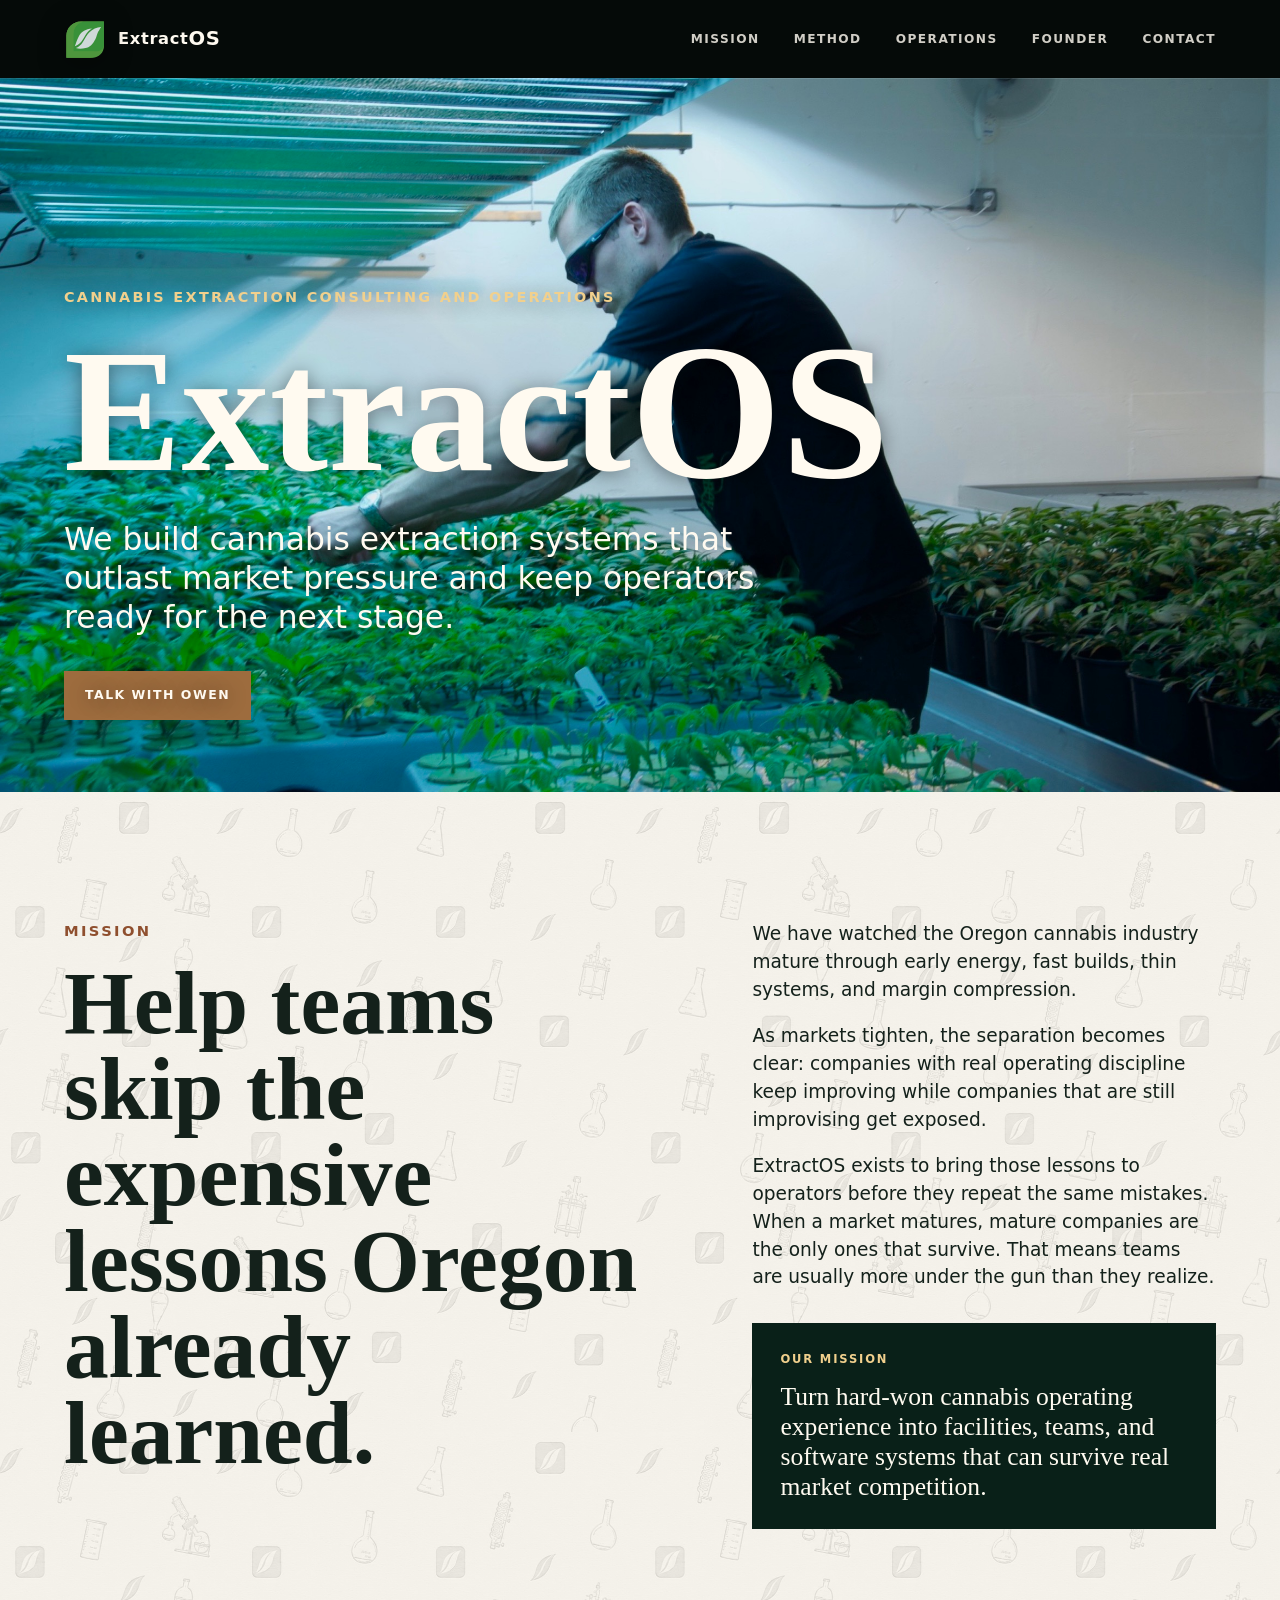
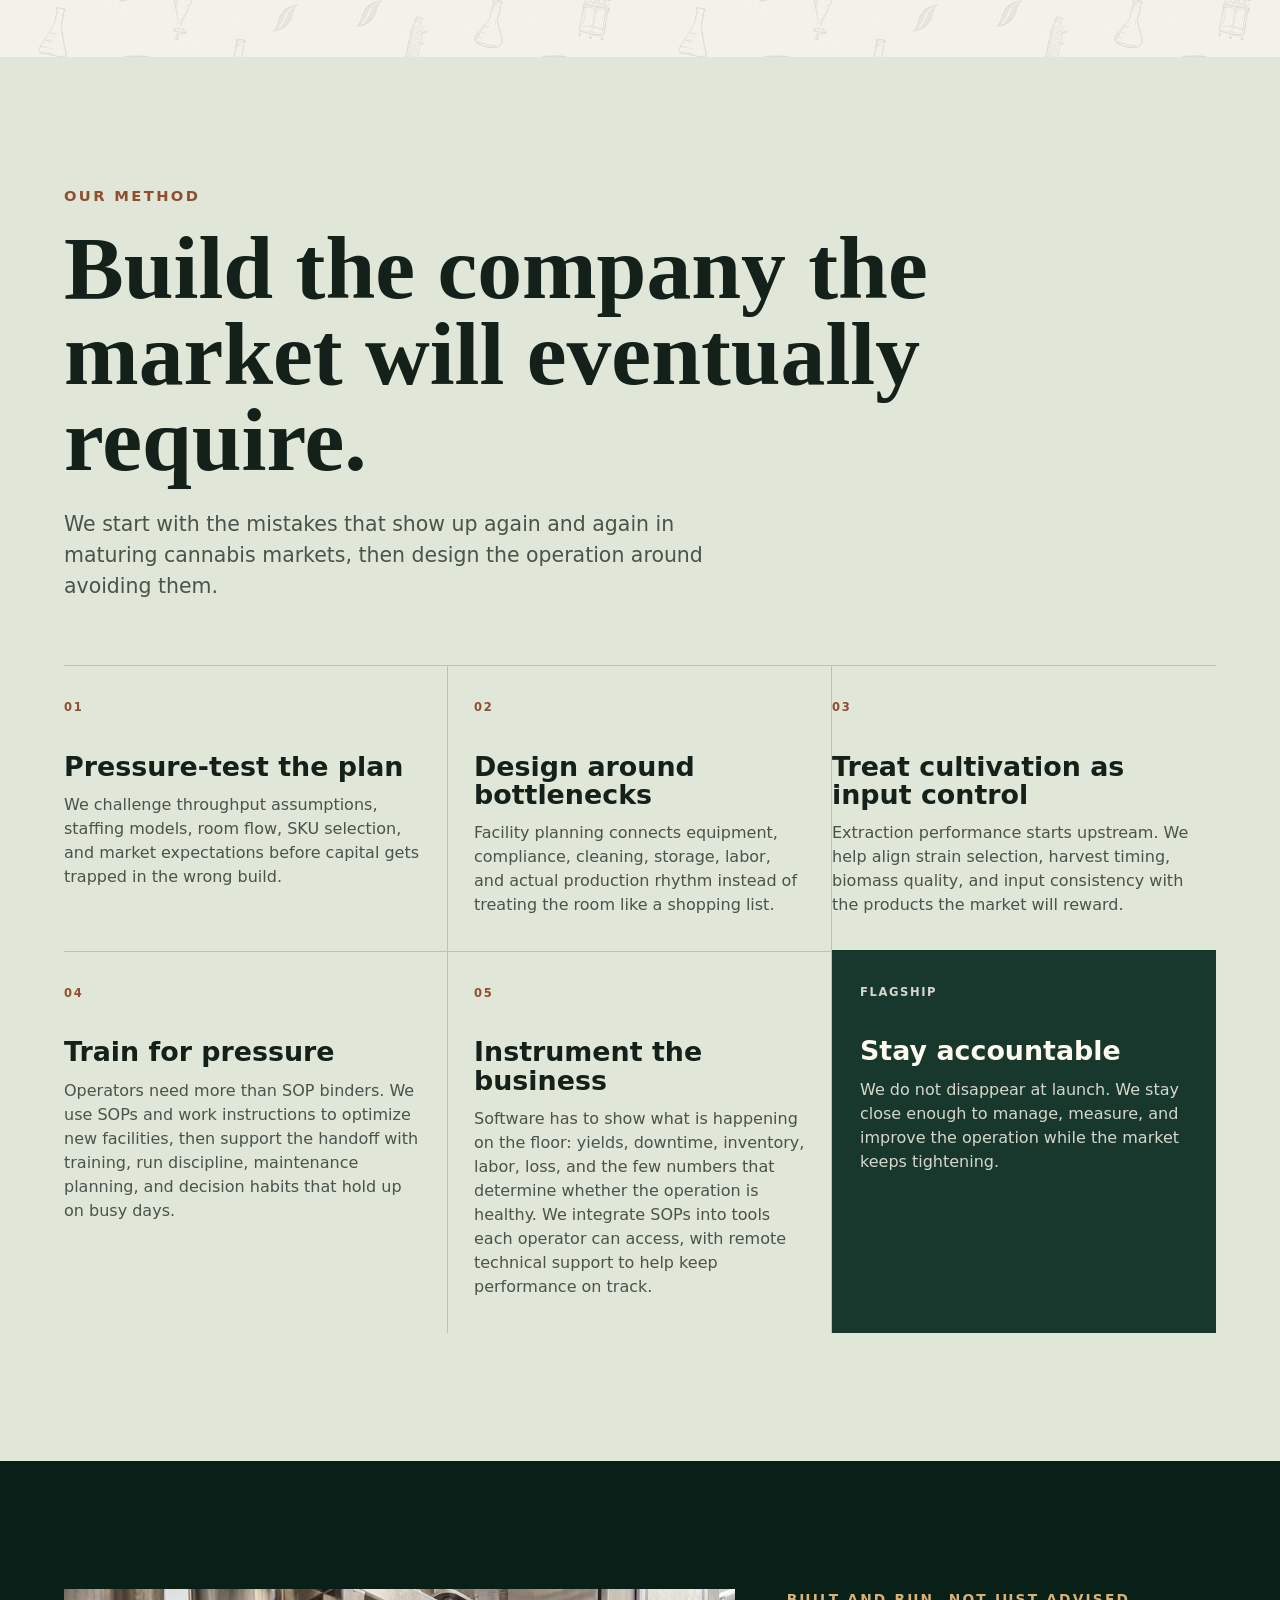
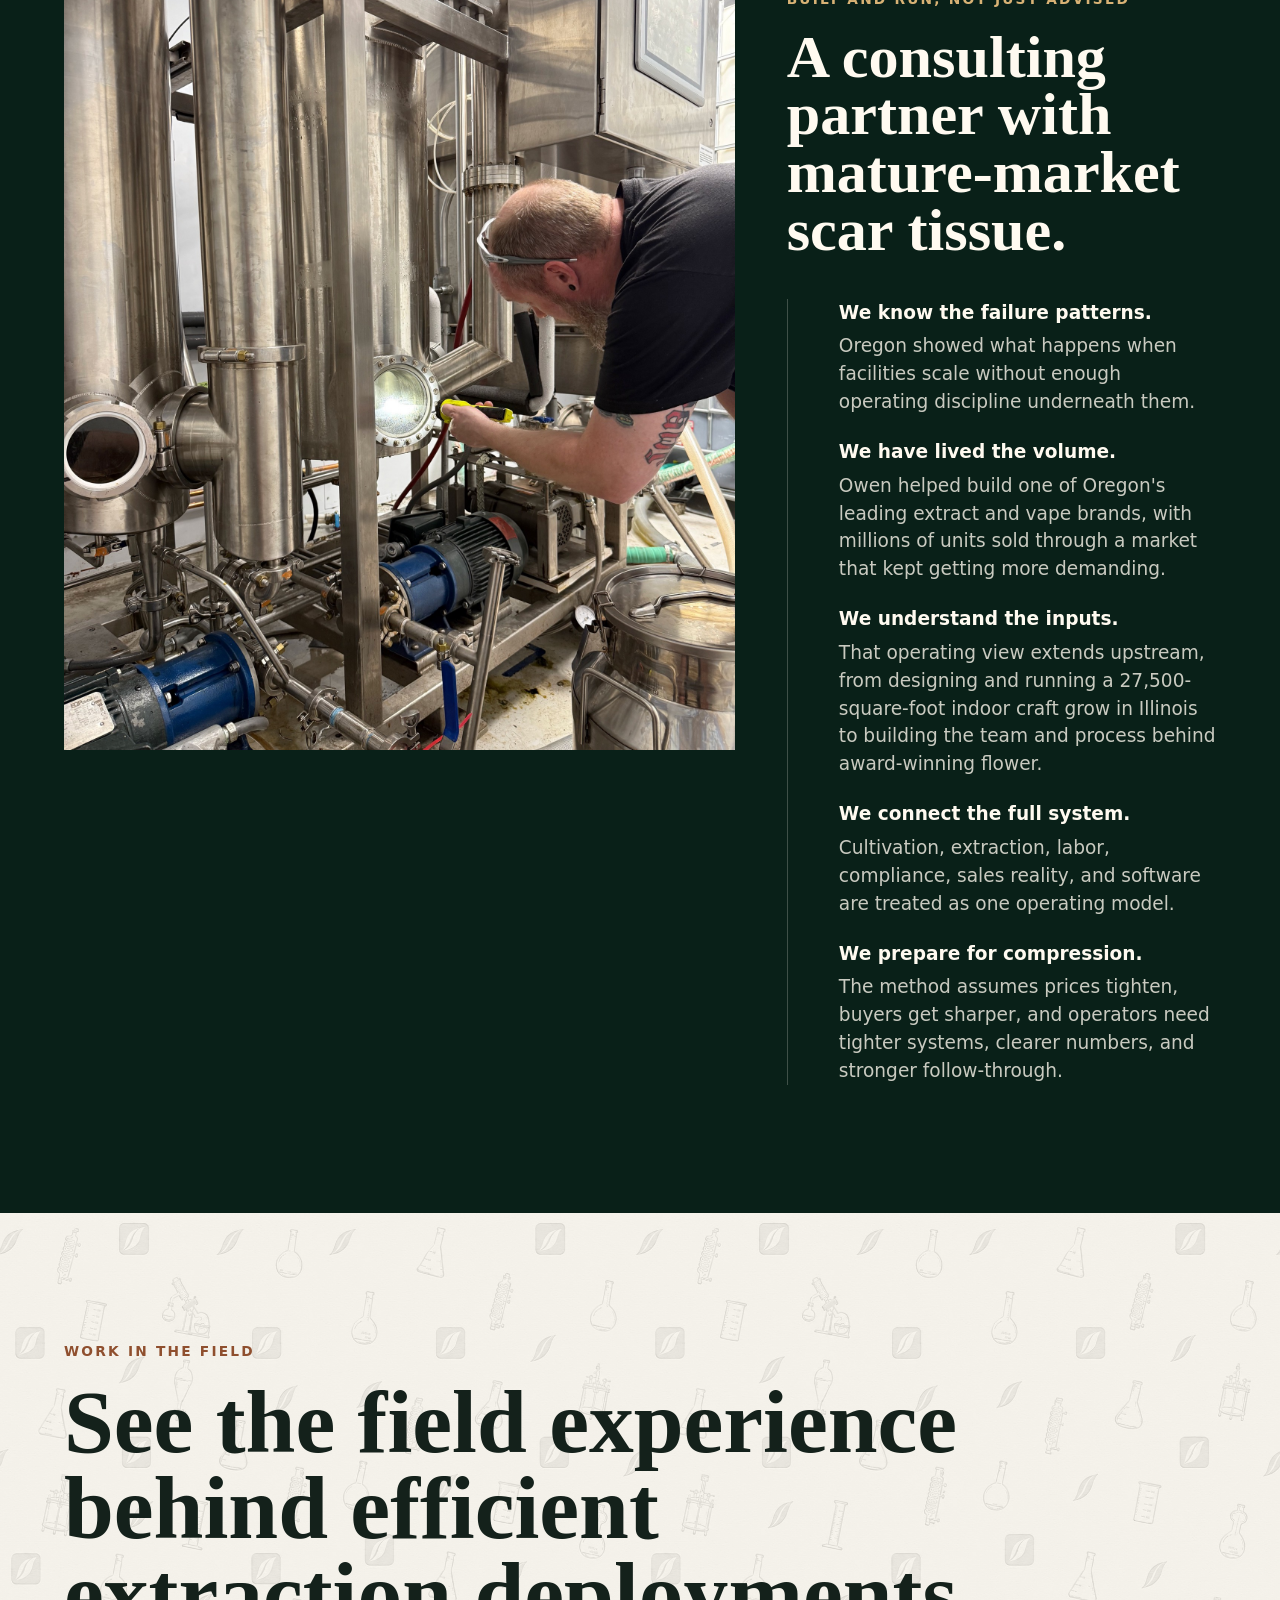
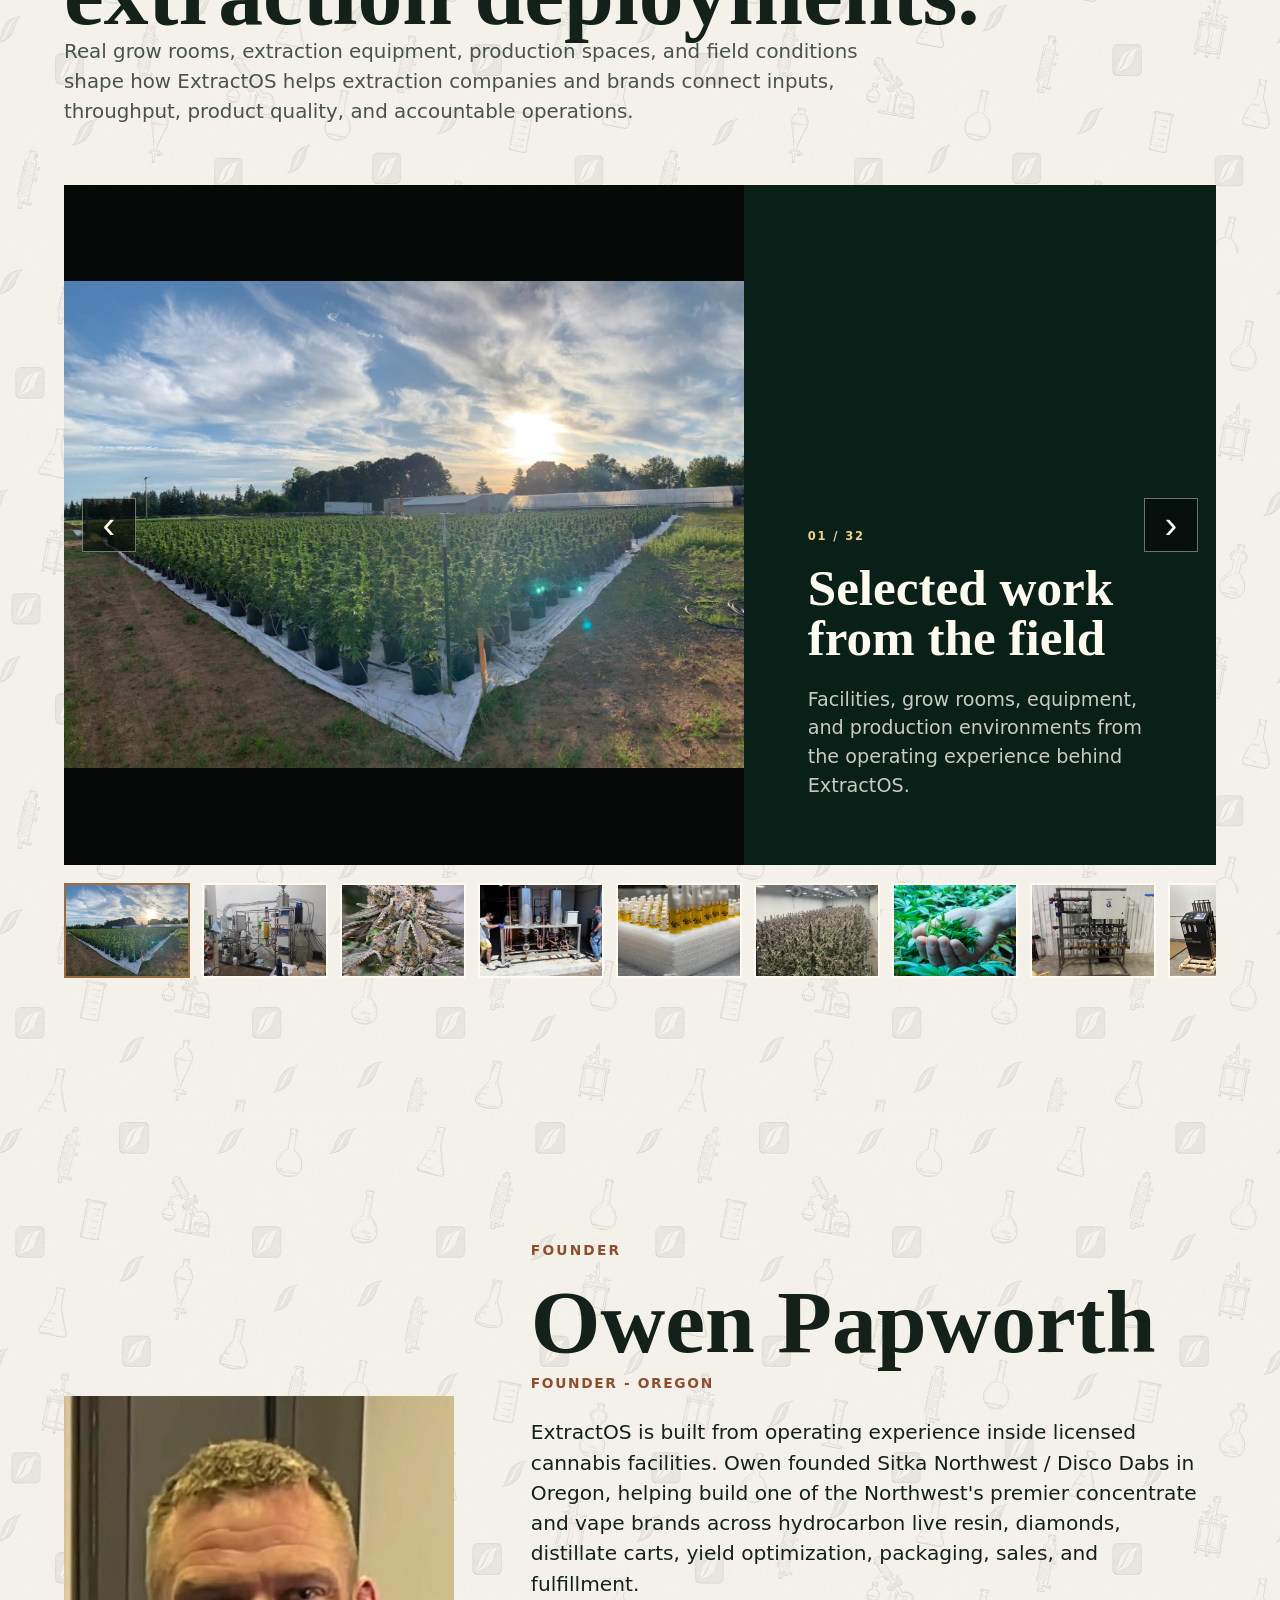
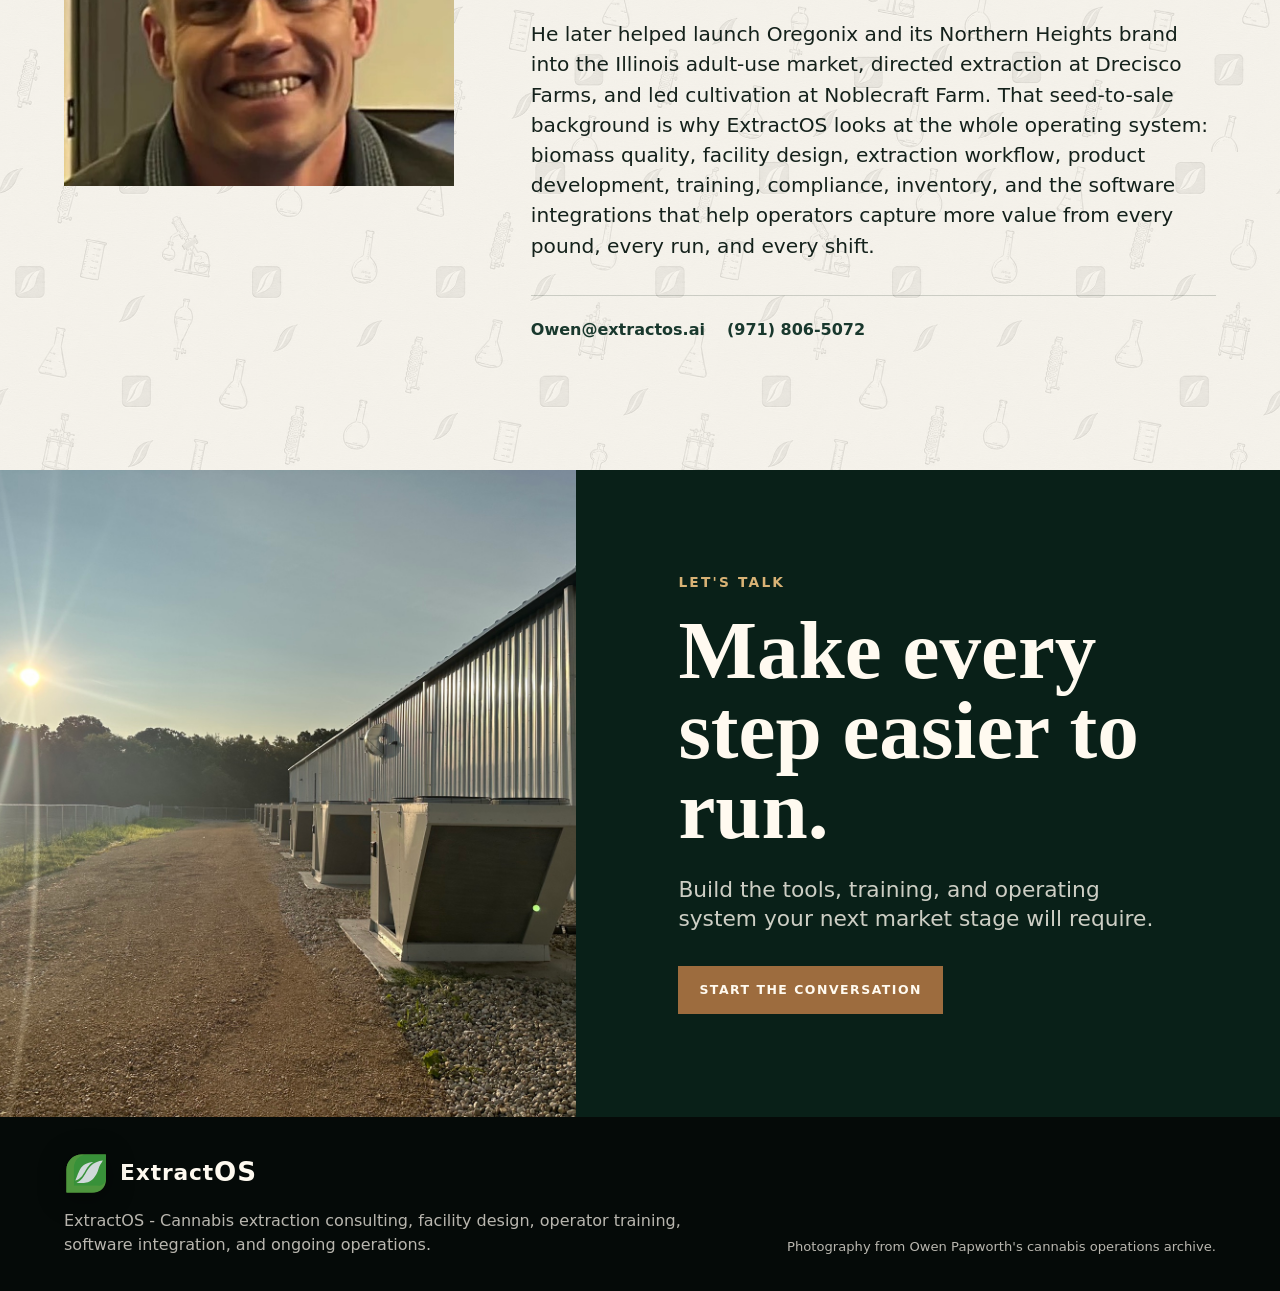
==== index.html @ b62d1cf5 "Refine training copy" ====
<!doctype html>
<html lang="en">
  <head>
    <meta charset="utf-8">
    <meta name="viewport" content="width=device-width, initial-scale=1">
    <title>ExtractOS | Cannabis Extraction Consulting and Operations</title>
    <meta
      name="description"
      content="ExtractOS helps cannabis operators avoid the expensive mistakes of maturing markets through extraction facility design, cultivation optimization, operator training, software integration, and ongoing operations."
    >
    <link rel="canonical" href="https://extractos.ai/">
    <link rel="stylesheet" href="styles.css?v=field-20260618-flow-12">
    <link rel="stylesheet" href="example-overrides.css?v=field-20260618-flow-12">
  </head>
  <body class="variant variant-operator layout-human">
    <header class="site-header" aria-label="Primary navigation">
      <a class="brand" href="#top" aria-label="ExtractOS home">
        <span class="brand-mark"><img src="assets/extractos-logo-mark.svg" alt=""></span>
        <span class="brand-name">Extract<span class="brand-os">OS</span></span>
      </a>
      <nav class="nav-links" aria-label="Page sections">
        <a href="#mission">Mission</a>
        <a href="#method">Method</a>
        <a href="#operations">Operations</a>
        <a href="#founder">Founder</a>
        <a href="#contact">Contact</a>
      </nav>
    </header>

    <main id="top">
      <section class="hero" aria-labelledby="hero-title">
        <div class="hero-media" style="background-image: url('assets/owen-selected/operator-canopy-check.jpg');" role="img" aria-label="Cannabis operator checking plants under indoor cultivation lights"></div>
        <div class="hero-shade"></div>
        <div class="hero-content">
          <p class="eyebrow">Cannabis extraction consulting and operations</p>
          <h1 id="hero-title">Extract<span class="hero-os">OS</span></h1>
          <p class="hero-line">We build cannabis extraction systems that outlast market pressure and keep operators ready for the next stage.</p>
          <div class="hero-actions" aria-label="Primary actions">
            <a class="button primary" href="mailto:Owen@extractos.ai">Talk with Owen</a>
          </div>
        </div>
      </section>

      <section id="mission" class="intro band cream" aria-labelledby="intro-title">
        <div class="section-inner split intro-grid">
          <div>
            <p class="eyebrow dark">Mission</p>
            <h2 id="intro-title">Help teams skip the expensive lessons Oregon already learned.</h2>
          </div>
          <div class="copy-column">
            <p>
              We have watched the Oregon cannabis industry mature through early energy, fast builds, thin systems, and margin compression.
            </p>
            <p>
              As markets tighten, the separation becomes clear: companies with real operating discipline keep improving while companies that are still improvising get exposed.
            </p>
            <p>
              ExtractOS exists to bring those lessons to operators before they repeat the same mistakes. When a market matures, mature companies are the only ones that survive. That means teams are usually more under the gun than they realize.
            </p>
            <div class="mission-statement">
              <span>Our mission</span>
              <p>Turn hard-won cannabis operating experience into facilities, teams, and software systems that can survive real market competition.</p>
            </div>
          </div>
        </div>
      </section>

      <section id="method" class="band sage" aria-labelledby="method-title">
        <div class="section-inner">
          <div class="section-heading">
            <p class="eyebrow dark">Our method</p>
            <h2 id="method-title">Build the company the market will eventually require.</h2>
            <p class="section-copy">We start with the mistakes that show up again and again in maturing cannabis markets, then design the operation around avoiding them.</p>
          </div>
          <div class="service-grid">
            <article class="service">
              <span>01</span>
              <h3>Pressure-test the plan</h3>
              <p>We challenge throughput assumptions, staffing models, room flow, SKU selection, and market expectations before capital gets trapped in the wrong build.</p>
            </article>
            <article class="service">
              <span>02</span>
              <h3>Design around bottlenecks</h3>
              <p>Facility planning connects equipment, compliance, cleaning, storage, labor, and actual production rhythm instead of treating the room like a shopping list.</p>
            </article>
            <article class="service">
              <span>03</span>
              <h3>Treat cultivation as input control</h3>
              <p>Extraction performance starts upstream. We help align strain selection, harvest timing, biomass quality, and input consistency with the products the market will reward.</p>
            </article>
            <article class="service">
              <span>04</span>
              <h3>Train for pressure</h3>
              <p>Operators need more than SOP binders. We use SOPs and work instructions to optimize new facilities, then support the handoff with training, run discipline, maintenance planning, and decision habits that hold up on busy days.</p>
            </article>
            <article class="service">
              <span>05</span>
              <h3>Instrument the business</h3>
              <p>Software has to show what is happening on the floor: yields, downtime, inventory, labor, loss, and the few numbers that determine whether the operation is healthy. We integrate SOPs into tools each operator can access, with remote technical support to help keep performance on track.</p>
            </article>
            <article class="service featured">
              <span>Flagship</span>
              <h3>Stay accountable</h3>
              <p>We do not disappear at launch. We stay close enough to manage, measure, and improve the operation while the market keeps tightening.</p>
            </article>
          </div>
        </div>
      </section>

      <section id="operations" class="proof-photo band dark" aria-labelledby="proof-title">
        <div class="section-inner proof-photo-grid">
          <div class="proof-photo-image">
            <img src="assets/owen-selected/operator-extraction-equipment-crop-bottom15.jpg" alt="Operator working on stainless extraction equipment in a cannabis facility">
          </div>
          <div class="proof-photo-copy">
            <p class="eyebrow">Built and run, not just advised</p>
            <h2 id="proof-title">A consulting partner with mature-market scar tissue.</h2>
            <div class="proof-list" aria-label="ExtractOS operating principles">
              <p><strong>We know the failure patterns.</strong> Oregon showed what happens when facilities scale without enough operating discipline underneath them.</p>
              <p><strong>We have lived the volume.</strong> Owen helped build one of Oregon's leading extract and vape brands, with millions of units sold through a market that kept getting more demanding.</p>
              <p><strong>We understand the inputs.</strong> That operating view extends upstream, from designing and running a 27,500-square-foot indoor craft grow in Illinois to building the team and process behind award-winning flower.</p>
              <p><strong>We connect the full system.</strong> Cultivation, extraction, labor, compliance, sales reality, and software are treated as one operating model.</p>
              <p><strong>We prepare for compression.</strong> The method assumes prices tighten, buyers get sharper, and operators need tighter systems, clearer numbers, and stronger follow-through.</p>
            </div>
          </div>
        </div>
      </section>

      <section id="work-in-the-field" class="field-gallery integrated-field-gallery band cream" aria-labelledby="work-preview-title">
        <div class="section-inner">
          <div class="field-gallery-heading">
            <p class="eyebrow dark">Work in the field</p>
            <h2 id="work-preview-title">See the field experience behind efficient extraction deployments.</h2>
            <p>
              Real grow rooms, extraction equipment, production spaces, and field conditions shape how ExtractOS helps extraction companies and brands connect inputs, throughput, product quality, and accountable operations.
            </p>
          </div>

          <div class="field-carousel" data-field-carousel>
            <div class="field-stage">
              <button class="gallery-arrow gallery-prev" type="button" aria-label="Previous image" data-field-prev>&lsaquo;</button>

              <figure class="field-slide is-active" data-field-slide>
                <img src="assets/work-in-field/field-02.jpg" alt="Selected ExtractOS field experience photo 02" data-field-image>
                <figcaption>
                  <span data-field-count>01 / 32</span>
                  <h3>Selected work from the field</h3>
                  <p>Facilities, grow rooms, equipment, and production environments from the operating experience behind ExtractOS.</p>
                </figcaption>
              </figure>

              <button class="gallery-arrow gallery-next" type="button" aria-label="Next image" data-field-next>&rsaquo;</button>
            </div>

            <div class="field-thumbs" aria-label="Choose field image" data-field-thumbs>
            </div>
          </div>
        </div>
      </section>

      <section id="founder" class="founder band cream" aria-labelledby="founder-title">
        <div class="section-inner founder-layout">
          <div class="founder-photo">
            <img src="assets/owen.jpg" alt="Owen Papworth, founder of ExtractOS">
          </div>
          <div class="founder-copy">
            <p class="eyebrow dark">Founder</p>
            <h2 id="founder-title">Owen Papworth</h2>
            <p class="role">Founder - Oregon</p>
            <p>
              ExtractOS is built from operating experience inside licensed cannabis facilities. Owen founded Sitka Northwest / Disco Dabs in Oregon, helping build one of the Northwest's premier concentrate and vape brands across hydrocarbon live resin, diamonds, distillate carts, yield optimization, packaging, sales, and fulfillment.
            </p>
            <p>
              He later helped launch Oregonix and its Northern Heights brand into the Illinois adult-use market, directed extraction at Drecisco Farms, and led cultivation at Noblecraft Farm. That seed-to-sale background is why ExtractOS looks at the whole operating system: biomass quality, facility design, extraction workflow, product development, training, compliance, inventory, and the software integrations that help operators capture more value from every pound, every run, and every shift.
            </p>
            <div class="contact-strip" id="contact" aria-label="Contact information">
              <a href="mailto:Owen@extractos.ai">Owen@extractos.ai</a>
              <a href="tel:+19718065072">(971) 806-5072</a>
            </div>
          </div>
        </div>
      </section>

      <section class="closing" aria-labelledby="closing-title">
        <div class="closing-photo">
          <img src="assets/work-in-field/field-18.jpg" alt="Selected ExtractOS field experience photo 18">
        </div>
        <div class="closing-copy">
          <p class="eyebrow">Let's talk</p>
          <h2 id="closing-title">Make every step easier to run.</h2>
          <p>Build the tools, training, and operating system your next market stage will require.</p>
          <a class="button primary" href="mailto:Owen@extractos.ai?subject=ExtractOS%20consultation">Start the conversation</a>
        </div>
      </section>
    </main>

    <footer class="site-footer">
      <div>
        <a class="footer-brand" href="#top" aria-label="ExtractOS home">
          <span class="footer-brand-mark"><img src="assets/extractos-logo-mark.svg" alt=""></span>
          <span class="footer-brand-name">Extract<span class="footer-brand-os">OS</span></span>
        </a>
        <p>ExtractOS - Cannabis extraction consulting, facility design, operator training, software integration, and ongoing operations.</p>
      </div>
      <p class="credits">Photography from Owen Papworth's cannabis operations archive.</p>
    </footer>

    <script>
      (() => {
        const carousel = document.querySelector("[data-field-carousel]");
        if (!carousel) return;

        const fieldOrder = [
          2,
          3,
          4,
          23,
          1,
          ...Array.from({ length: 32 }, (_, index) => index + 1).filter((imageNumber) => ![1, 2, 3, 4, 23].includes(imageNumber))
        ];
        const fieldImages = fieldOrder.map((imageNumber) => {
          const number = String(imageNumber).padStart(2, "0");
          return {
            src: `assets/work-in-field/field-${number}.jpg`,
            alt: `Selected ExtractOS field experience photo ${number}`
          };
        });

        const fieldImage = carousel.querySelector("[data-field-image]");
        const fieldCount = carousel.querySelector("[data-field-count]");
        const thumbsWrap = carousel.querySelector("[data-field-thumbs]");
        const prev = carousel.querySelector("[data-field-prev]");
        const next = carousel.querySelector("[data-field-next]");
        const reduceMotion = window.matchMedia("(prefers-reduced-motion: reduce)").matches;
        let active = 0;
        let timer = null;
        let touchStart = null;
        let thumbs = [];

        const renderThumbs = () => {
          thumbsWrap.innerHTML = "";
          fieldImages.forEach((image, index) => {
            const thumb = document.createElement("button");
            thumb.className = "field-thumb";
            thumb.type = "button";
            thumb.setAttribute("aria-label", `Show field image ${index + 1}`);
            thumb.setAttribute("data-field-thumb", "");

            const img = document.createElement("img");
            img.src = image.src;
            img.alt = "";
            img.loading = "lazy";
            thumb.appendChild(img);
            thumbsWrap.appendChild(thumb);
          });
          thumbs = Array.from(thumbsWrap.querySelectorAll("[data-field-thumb]"));
        };

        const show = (index) => {
          active = (index + fieldImages.length) % fieldImages.length;
          const image = fieldImages[active];
          fieldImage.src = image.src;
          fieldImage.alt = image.alt;
          fieldCount.textContent = `${String(active + 1).padStart(2, "0")} / ${fieldImages.length}`;

          thumbs.forEach((thumb, thumbIndex) => {
            thumb.classList.toggle("is-active", thumbIndex === active);
            thumb.setAttribute("aria-pressed", thumbIndex === active ? "true" : "false");
          });
          centerActiveThumb();
        };

        const stop = () => {
          if (timer) window.clearInterval(timer);
          timer = null;
        };

        const centerActiveThumb = () => {
          const thumb = thumbs[active];
          if (!thumb) return;
          thumbsWrap.scrollLeft = thumb.offsetLeft - ((thumbsWrap.clientWidth - thumb.clientWidth) / 2);
        };

        const start = () => {
          stop();
          if (!reduceMotion) {
            timer = window.setInterval(() => show(active + 1), 6000);
          }
        };

        prev.addEventListener("click", () => {
          show(active - 1);
          start();
        });

        next.addEventListener("click", () => {
          show(active + 1);
          start();
        });

        renderThumbs();

        thumbs.forEach((thumb, index) => {
          thumb.addEventListener("click", () => {
            show(index);
            start();
          });
        });

        carousel.addEventListener("mouseenter", stop);
        carousel.addEventListener("mouseleave", start);
        carousel.addEventListener("focusin", stop);
        carousel.addEventListener("focusout", start);

        carousel.addEventListener("touchstart", (event) => {
          touchStart = event.changedTouches[0].clientX;
        }, { passive: true });

        carousel.addEventListener("touchend", (event) => {
          if (touchStart === null) return;
          const delta = event.changedTouches[0].clientX - touchStart;
          if (Math.abs(delta) > 44) {
            show(active + (delta < 0 ? 1 : -1));
            start();
          }
          touchStart = null;
        }, { passive: true });

        show(0);
        start();
      })();
    </script>
  </body>
</html>
---- styles.css ----
:root {
  --ink: #14211b;
  --moss: #19382d;
  --evergreen: #092018;
  --sage: #d9e2d2;
  --cream: #f5f1e7;
  --paper: #fffaf0;
  --copper: #b77735;
  --clay: #8f4f2e;
  --line: rgba(20, 33, 27, 0.18);
  --white: #ffffff;
  --wallpaper: url("assets/extractos-wallpaper-pattern.jpg");
}

* {
  box-sizing: border-box;
}

html {
  scroll-behavior: smooth;
}

body {
  margin: 0;
  background: var(--cream);
  color: var(--ink);
  font-family: Inter, ui-sans-serif, system-ui, -apple-system, BlinkMacSystemFont, "Segoe UI", sans-serif;
  line-height: 1.5;
}

img {
  display: block;
  max-width: 100%;
}

a {
  color: inherit;
  text-decoration: none;
}

.site-header {
  align-items: center;
  background: #050a08;
  box-shadow: 0 1px 0 rgba(255, 250, 240, 0.1);
  color: var(--paper);
  display: flex;
  justify-content: space-between;
  left: 0;
  padding: 18px clamp(20px, 5vw, 64px);
  position: absolute;
  right: 0;
  text-shadow: none;
  top: 0;
  z-index: 10;
}

.brand {
  align-items: center;
  display: inline-flex;
  flex: 0 0 auto;
  gap: 12px;
}

.brand-mark {
  align-items: center;
  display: inline-flex;
  filter: drop-shadow(0 4px 14px rgba(0, 0, 0, 0.42));
  height: 42px;
  justify-content: center;
  width: 42px;
}

.brand-mark img {
  height: 100%;
  object-fit: contain;
  width: 100%;
}

.brand-name {
  color: var(--paper);
  font-size: clamp(1.02rem, 1.24vw, 1.18rem);
  font-weight: 850;
  letter-spacing: 0.04em;
  line-height: 1;
}

.brand-os {
  display: inline-block;
  font-size: 1.2em;
  line-height: 0.8;
  transform: translateY(0.035em);
}

.nav-links {
  align-items: center;
  display: flex;
  gap: clamp(14px, 3vw, 34px);
  font-size: 0.76rem;
  font-weight: 800;
  letter-spacing: 0.12em;
  text-transform: uppercase;
}

.nav-links a {
  color: rgba(255, 250, 240, 0.82);
}

.nav-links a:hover,
.nav-links a:focus-visible {
  color: #c6f6c8;
}

.hero {
  color: var(--paper);
  display: grid;
  min-height: 88svh;
  overflow: hidden;
  position: relative;
}

.hero-media,
.hero-shade,
.hero-content {
  grid-area: 1 / 1;
}

.hero-media {
  background-image: url("assets/cultivation-greenhouse-alt.jpg");
  background-position: center;
  background-size: cover;
  transform: scale(1.02);
}

.hero-shade {
  background:
    linear-gradient(90deg, rgba(5, 19, 14, 0.94) 0%, rgba(9, 32, 24, 0.74) 44%, rgba(9, 32, 24, 0.34) 100%),
    linear-gradient(0deg, rgba(5, 19, 14, 0.76) 0%, rgba(5, 19, 14, 0.1) 42%),
    rgba(5, 19, 14, 0.12);
}

.hero-content {
  align-self: end;
  max-width: 860px;
  padding: 140px clamp(20px, 5vw, 64px) 72px;
  position: relative;
  text-shadow: 0 2px 20px rgba(0, 0, 0, 0.46);
  width: 100%;
}

.eyebrow {
  color: #d8b275;
  font-size: 0.86rem;
  font-weight: 900;
  letter-spacing: 0.16em;
  margin: 0 0 18px;
  text-transform: uppercase;
}

.hero .eyebrow {
  color: #f1d08d;
  font-size: clamp(0.9rem, 1.05vw, 1rem);
}

.intro .eyebrow,
.section-heading .eyebrow {
  font-size: clamp(0.92rem, 1.1vw, 1.04rem);
}

.eyebrow.dark {
  color: var(--clay);
}

h1,
h2,
h3,
p {
  margin-top: 0;
}

h1,
h2 {
  font-family: Georgia, "Times New Roman", serif;
  font-weight: 700;
  line-height: 0.96;
}

h1 {
  font-size: clamp(4.2rem, 15vw, 11rem);
  margin-bottom: 24px;
}

#hero-title {
  white-space: nowrap;
}

.hero-os {
  display: inline-block;
  font-size: 1.1em;
  line-height: 0.78;
  transform: translateY(0.035em);
}

h2 {
  font-size: clamp(2.5rem, 7vw, 6.25rem);
  letter-spacing: 0;
  margin-bottom: 0;
}

h3 {
  font-size: clamp(1.28rem, 2.1vw, 1.7rem);
  line-height: 1.05;
  margin-bottom: 12px;
}

.hero-line {
  font-size: clamp(1.28rem, 2.45vw, 2.08rem);
  line-height: 1.25;
  margin-bottom: 34px;
  max-width: 840px;
}

.hero-actions {
  display: flex;
  flex-wrap: wrap;
  gap: 12px;
}

.button {
  align-items: center;
  border: 1px solid transparent;
  display: inline-flex;
  font-size: 0.78rem;
  font-weight: 900;
  justify-content: center;
  letter-spacing: 0.12em;
  min-height: 48px;
  padding: 14px 20px;
  text-transform: uppercase;
}

.button.primary {
  background: var(--copper);
  color: #fffaf0;
}

.button.secondary {
  border-color: rgba(255, 250, 240, 0.48);
  color: var(--paper);
}

.button:hover,
.button:focus-visible {
  filter: brightness(1.06);
  transform: translateY(-1px);
}

.text-link {
  border-bottom: 2px solid var(--copper);
  color: var(--moss);
  display: inline-flex;
  font-size: 0.76rem;
  font-weight: 900;
  letter-spacing: 0.12em;
  margin-top: 8px;
  padding-bottom: 5px;
  text-transform: uppercase;
}

.text-link:hover,
.text-link:focus-visible {
  color: var(--clay);
}

.band {
  padding: clamp(70px, 10vw, 132px) clamp(20px, 5vw, 64px);
}

.cream {
  background-color: var(--cream);
  background-image:
    linear-gradient(rgba(245, 241, 231, 0.72), rgba(245, 241, 231, 0.72)),
    var(--wallpaper);
  background-position: center top;
  background-repeat: repeat;
  background-size: auto, 640px 640px;
}

.sage {
  background: var(--sage);
}

.band.dark {
  background: var(--evergreen);
  color: var(--paper);
}

.section-inner {
  margin: 0 auto;
  max-width: 1220px;
}

.split {
  display: grid;
  gap: clamp(30px, 6vw, 80px);
  grid-template-columns: minmax(0, 0.95fr) minmax(300px, 0.72fr);
}

.intro-grid h2 {
  max-width: 820px;
}

.copy-column {
  align-self: end;
  font-size: clamp(1.05rem, 1.45vw, 1.25rem);
  max-width: 560px;
}

.copy-column p:last-child {
  margin-bottom: 0;
}

.mission-statement {
  background: var(--evergreen);
  color: var(--paper);
  margin-top: 32px;
  padding: 28px;
}

.mission-statement span {
  color: #f1d08d;
  display: block;
  font-size: 0.72rem;
  font-weight: 900;
  letter-spacing: 0.16em;
  margin-bottom: 14px;
  text-transform: uppercase;
}

.mission-statement p {
  font-family: Georgia, "Times New Roman", serif;
  font-size: clamp(1.34rem, 2vw, 1.7rem);
  line-height: 1.16;
  margin: 0;
}

.section-heading {
  margin-bottom: clamp(34px, 5vw, 64px);
  max-width: 980px;
}

.section-copy {
  color: rgba(20, 33, 27, 0.74);
  font-size: clamp(1.05rem, 1.6vw, 1.28rem);
  margin: 26px 0 0;
  max-width: 690px;
}

.service-grid {
  display: grid;
  grid-template-columns: repeat(3, minmax(0, 1fr));
}

.service {
  border-top: 1px solid var(--line);
  min-height: 260px;
  padding: 28px 26px 34px 0;
}

.service:not(:nth-child(3n)) {
  border-right: 1px solid var(--line);
  padding-left: 26px;
}

.service:nth-child(3n + 1) {
  padding-left: 0;
}

.service span {
  color: var(--clay);
  display: inline-block;
  font-size: 0.72rem;
  font-weight: 900;
  letter-spacing: 0.14em;
  margin-bottom: 36px;
  text-transform: uppercase;
}

.service p {
  color: rgba(20, 33, 27, 0.74);
  margin-bottom: 0;
}

.service.featured {
  background: var(--moss);
  color: var(--paper);
  margin-top: -1px;
  padding: 28px 28px 34px;
}

.service.featured p,
.service.featured span {
  color: rgba(255, 250, 240, 0.82);
}

.photo-band {
  background: var(--paper);
  display: grid;
  grid-template-columns: minmax(0, 0.82fr) minmax(0, 1fr);
  min-height: 720px;
}

.photo-panel img,
.closing img {
  height: 100%;
  object-fit: cover;
  width: 100%;
}

.text-panel {
  align-self: center;
  max-width: 760px;
  padding: clamp(52px, 8vw, 120px);
}

.text-panel h2 {
  font-size: clamp(2.35rem, 5.4vw, 5.2rem);
  margin-bottom: 28px;
}

.text-panel p {
  font-size: clamp(1.02rem, 1.5vw, 1.22rem);
  max-width: 620px;
}

.proof-grid {
  display: grid;
  gap: clamp(34px, 7vw, 90px);
  grid-template-columns: minmax(0, 1fr) minmax(320px, 0.78fr);
}

.proof-grid h2 {
  font-size: clamp(2.5rem, 6vw, 5.8rem);
}

.proof-list {
  border-left: 1px solid rgba(255, 250, 240, 0.22);
  display: grid;
  gap: 28px;
  padding-left: clamp(24px, 4vw, 52px);
}

.proof-list p {
  color: rgba(255, 250, 240, 0.78);
  font-size: clamp(1.02rem, 1.45vw, 1.2rem);
  margin-bottom: 0;
}

.proof-list strong {
  color: var(--paper);
  display: block;
  margin-bottom: 6px;
}

.proof-photo-grid {
  align-items: start;
  display: grid;
  gap: clamp(30px, 4vw, 54px);
  grid-template-columns: minmax(520px, 1.22fr) minmax(360px, 0.78fr);
}

.proof-photo .section-inner {
  max-width: 1600px;
}

.proof-photo-image {
  align-self: start;
  aspect-ratio: 15 / 17;
  background: transparent;
  justify-self: stretch;
  overflow: hidden;
  width: 100%;
}

.proof-photo-image img {
  height: 100%;
  object-fit: cover;
  object-position: center;
  width: 100%;
}

.proof-photo-copy h2 {
  font-size: clamp(2.45rem, 4.7vw, 4.95rem);
  margin-bottom: clamp(26px, 3.5vw, 40px);
}

.proof-photo-copy .proof-list {
  border-left: 1px solid rgba(255, 250, 240, 0.22);
  gap: 22px;
  padding-left: clamp(24px, 4vw, 52px);
}

.work-preview {
  background: var(--paper);
}

.work-preview-grid {
  align-items: center;
  display: grid;
  gap: clamp(34px, 6vw, 86px);
  grid-template-columns: minmax(0, 0.8fr) minmax(340px, 1fr);
}

.work-preview-copy {
  max-width: 680px;
}

.work-preview-copy h2 {
  font-size: clamp(2.4rem, 5.6vw, 5.4rem);
  margin-bottom: 26px;
}

.work-preview-copy p:not(.eyebrow) {
  color: rgba(20, 33, 27, 0.76);
  font-size: clamp(1.04rem, 1.55vw, 1.24rem);
  margin-bottom: 22px;
  max-width: 590px;
}

.work-preview-media {
  display: grid;
  gap: 12px;
}

.work-preview-media:hover .work-preview-main,
.work-preview-media:focus-visible .work-preview-main {
  filter: saturate(1.04) contrast(1.04);
}

.work-preview-main {
  aspect-ratio: 16 / 10;
  background: var(--evergreen);
  object-fit: cover;
  width: 100%;
}

.work-preview-strip {
  display: grid;
  gap: 12px;
  grid-template-columns: repeat(3, minmax(0, 1fr));
}

.work-preview-strip img {
  aspect-ratio: 4 / 3;
  background: var(--evergreen);
  height: auto;
  object-fit: cover;
  width: 100%;
}

.founder-layout {
  align-items: center;
  display: grid;
  gap: clamp(34px, 6vw, 78px);
  grid-template-columns: minmax(220px, 390px) minmax(0, 1fr);
}

.founder-photo {
  aspect-ratio: 1;
  background: var(--moss);
  overflow: hidden;
}

.founder-photo img {
  height: 100%;
  object-fit: cover;
  width: 100%;
}

.founder-copy {
  max-width: 760px;
}

.founder-copy h2 {
  margin-bottom: 8px;
}

.founder-copy p:not(.eyebrow):not(.role) {
  font-size: clamp(1.05rem, 1.6vw, 1.26rem);
  max-width: 680px;
}

.role {
  color: var(--clay);
  font-size: 0.86rem;
  font-weight: 900;
  letter-spacing: 0.12em;
  margin-bottom: 24px;
  text-transform: uppercase;
}

.contact-strip {
  border-top: 1px solid var(--line);
  display: flex;
  flex-wrap: wrap;
  gap: 14px 22px;
  margin-top: 34px;
  padding-top: 22px;
}

.contact-strip a {
  color: var(--moss);
  font-weight: 850;
}

.closing {
  background: var(--evergreen);
  color: var(--paper);
  display: grid;
  grid-template-columns: minmax(0, 0.9fr) minmax(0, 1.1fr);
  min-height: 620px;
}

.closing-copy {
  align-self: center;
  padding: clamp(52px, 8vw, 118px);
}

.closing-copy h2 {
  font-size: clamp(2.5rem, 6.5vw, 6rem);
  margin-bottom: 24px;
  max-width: 820px;
}

.closing-copy p:not(.eyebrow) {
  color: rgba(255, 250, 240, 0.8);
  font-size: clamp(1.08rem, 1.7vw, 1.36rem);
  line-height: 1.36;
  margin-bottom: 32px;
  max-width: 620px;
}

.field-hero {
  color: var(--paper);
  display: grid;
  min-height: 82svh;
  overflow: hidden;
  position: relative;
}

.field-hero-media,
.field-hero-shade,
.field-hero-content {
  grid-area: 1 / 1;
}

.field-hero-media {
  background-position: center 52%;
  background-size: cover;
}

.field-hero-shade {
  background:
    linear-gradient(90deg, rgba(5, 19, 14, 0.94) 0%, rgba(9, 32, 24, 0.72) 50%, rgba(9, 32, 24, 0.22) 100%),
    linear-gradient(0deg, rgba(5, 19, 14, 0.76) 0%, rgba(5, 19, 14, 0.06) 48%);
}

.field-hero-content {
  align-self: end;
  max-width: 980px;
  padding: 150px clamp(20px, 5vw, 64px) 72px;
  position: relative;
  text-shadow: 0 2px 20px rgba(0, 0, 0, 0.46);
}

.field-hero-content h1 {
  font-size: clamp(4rem, 11vw, 9.6rem);
  max-width: 980px;
}

.field-hero-content p:not(.eyebrow) {
  font-size: clamp(1.1rem, 2vw, 1.7rem);
  line-height: 1.3;
  margin-bottom: 32px;
  max-width: 760px;
}

.field-gallery-heading {
  margin-bottom: clamp(32px, 5vw, 58px);
  max-width: 940px;
}

.field-gallery-heading p:not(.eyebrow) {
  color: rgba(20, 33, 27, 0.76);
  font-size: clamp(1.04rem, 1.55vw, 1.24rem);
  margin-bottom: 0;
  max-width: 820px;
}

.field-carousel {
  display: grid;
  gap: 18px;
}

.field-stage {
  background: var(--evergreen);
  display: grid;
  overflow: hidden;
  position: relative;
}

.field-slide {
  display: grid;
  grid-area: 1 / 1;
  grid-template-columns: minmax(0, 1.18fr) minmax(330px, 0.82fr);
  margin: 0;
}

.field-slide img {
  background: #050a08;
  height: min(680px, 76svh);
  object-fit: contain;
  width: 100%;
}

.field-slide figcaption {
  align-self: end;
  color: var(--paper);
  padding: clamp(34px, 5vw, 72px);
}

.field-slide figcaption span {
  color: #f1d08d;
  display: block;
  font-size: 0.72rem;
  font-weight: 900;
  letter-spacing: 0.16em;
  margin-bottom: 18px;
  text-transform: uppercase;
}

.field-slide h3 {
  font-family: Georgia, "Times New Roman", serif;
  font-size: clamp(2rem, 4vw, 4rem);
  line-height: 0.98;
  margin-bottom: 22px;
}

.field-slide p {
  color: rgba(255, 250, 240, 0.78);
  font-size: clamp(1rem, 1.5vw, 1.2rem);
  margin-bottom: 0;
}

.gallery-arrow {
  align-items: center;
  align-self: center;
  background: rgba(5, 10, 8, 0.66);
  border: 1px solid rgba(255, 250, 240, 0.42);
  color: var(--paper);
  cursor: pointer;
  display: inline-flex;
  font-size: 2.4rem;
  font-weight: 400;
  height: 54px;
  justify-content: center;
  line-height: 1;
  position: absolute;
  text-shadow: 0 2px 12px rgba(0, 0, 0, 0.38);
  top: 50%;
  transform: translateY(-50%);
  width: 54px;
  z-index: 5;
}

.gallery-arrow:hover,
.gallery-arrow:focus-visible {
  background: rgba(157, 108, 62, 0.9);
}

.gallery-prev {
  left: 18px;
}

.gallery-next {
  right: 18px;
}

.field-thumbs {
  display: flex;
  gap: 12px;
  overflow-x: auto;
  padding-bottom: 6px;
  scrollbar-color: var(--copper) rgba(20, 33, 27, 0.16);
}

.field-thumb {
  background: var(--paper);
  border: 2px solid transparent;
  cursor: pointer;
  flex: 0 0 126px;
  padding: 0;
}

.field-thumb.is-active,
.field-thumb:focus-visible {
  border-color: var(--copper);
}

.field-thumb img {
  aspect-ratio: 4 / 3;
  height: auto;
  object-fit: cover;
  width: 100%;
}

.site-footer {
  align-items: end;
  background: #050a08;
  color: rgba(255, 250, 240, 0.72);
  display: flex;
  gap: 32px;
  justify-content: space-between;
  padding: 34px clamp(20px, 5vw, 64px);
}

.site-footer div {
  display: grid;
  gap: 14px;
  max-width: 680px;
}

.footer-brand {
  align-items: center;
  color: var(--paper);
  display: inline-flex;
  gap: 12px;
  max-width: 100%;
  text-decoration: none;
  width: max-content;
}

.footer-brand-mark {
  align-items: center;
  display: inline-flex;
  flex: 0 0 44px;
  filter: drop-shadow(0 4px 14px rgba(0, 0, 0, 0.42));
  height: 44px;
  justify-content: center;
  width: 44px;
}

.footer-brand-mark img {
  height: 100%;
  object-fit: contain;
  width: 100%;
}

.footer-brand-name {
  color: var(--paper);
  font-size: clamp(1.16rem, 1.7vw, 1.42rem);
  font-weight: 850;
  letter-spacing: 0.04em;
  line-height: 1;
}

.footer-brand-os {
  display: inline-block;
  font-size: 1.2em;
  line-height: 0.8;
  transform: translateY(0.035em);
}

.site-footer p {
  margin: 0;
}

.credits {
  font-size: 0.82rem;
  text-align: right;
}

.credits a {
  color: var(--paper);
  font-weight: 850;
}

@media (max-width: 900px) {
  .site-header {
    align-items: flex-start;
    gap: 18px;
  }

  .nav-links {
    flex-wrap: wrap;
    justify-content: flex-end;
    max-width: 460px;
  }

  .split,
  .proof-grid,
  .proof-photo-grid,
  .work-preview-grid,
  .founder-layout,
  .photo-band,
  .closing {
    grid-template-columns: 1fr;
  }

  .service-grid {
    grid-template-columns: repeat(2, minmax(0, 1fr));
  }

  .service,
  .service:nth-child(3n + 1),
  .service:not(:nth-child(3n)) {
    border-right: 0;
    padding-left: 0;
    padding-right: 22px;
  }

  .service:nth-child(odd) {
    border-right: 1px solid var(--line);
    padding-left: 0;
  }

  .service:nth-child(even) {
    padding-left: 22px;
  }

  .photo-panel {
    aspect-ratio: 16 / 10;
  }

  .closing img {
    aspect-ratio: 16 / 10;
    max-height: 430px;
  }

  .field-slide {
    grid-template-columns: 1fr;
  }

  .field-slide img {
    height: 480px;
  }

  .field-stage {
    min-height: auto;
  }

  .site-footer {
    align-items: start;
    flex-direction: column;
  }

  .credits {
    text-align: left;
  }
}

@media (max-width: 640px) {
  body {
    font-size: 15px;
    overflow-x: hidden;
  }

  .site-header {
    position: absolute;
    padding: 16px 18px;
  }

  .brand-mark {
    height: 36px;
    width: 36px;
  }

  .brand-name {
    font-size: 0.98rem;
  }

  .nav-links {
    display: none;
  }

  .hero {
    min-height: 760px;
  }

  .field-hero {
    min-height: 720px;
  }

  .hero-media {
    transform: none;
  }

  .field-hero-media {
    background-position: center;
    transform: none;
  }

  .hero-shade {
    background:
      linear-gradient(180deg, rgba(4, 15, 13, 0.1) 0%, rgba(4, 15, 13, 0.42) 35%, rgba(4, 15, 13, 0.92) 100%),
      linear-gradient(90deg, rgba(4, 15, 13, 0.54) 0%, rgba(4, 15, 13, 0.22) 100%);
  }

  .hero-content {
    align-self: end;
    max-width: 100%;
    overflow: hidden;
    padding: 250px 18px 34px;
  }

  .field-hero-content {
    align-self: end;
    padding: 220px 18px 38px;
  }

  h1 {
    font-size: clamp(3rem, 15vw, 3.85rem);
    line-height: 0.92;
    margin-bottom: 18px;
    white-space: nowrap;
  }

  .field-hero-content h1 {
    font-size: clamp(2.8rem, 14vw, 3.7rem);
    white-space: normal;
  }

  .eyebrow {
    font-size: 0.74rem;
    letter-spacing: 0.13em;
    line-height: 1.55;
    margin-bottom: 13px;
  }

  .hero .eyebrow,
  .intro .eyebrow,
  .section-heading .eyebrow {
    font-size: 0.76rem;
  }

  .hero-line {
    font-size: clamp(1.08rem, 5vw, 1.28rem);
    line-height: 1.32;
    margin-bottom: 24px;
    max-width: 100%;
  }

  .hero-actions {
    gap: 10px;
  }

  h2,
  .text-panel h2,
  .proof-grid h2,
  .closing-copy h2 {
    font-size: clamp(1.95rem, 9.2vw, 2.62rem);
    line-height: 1.02;
  }

  .button {
    font-size: 0.72rem;
    min-height: 46px;
    padding: 13px 16px;
    width: 100%;
  }

  .text-link {
    margin-top: 4px;
  }

  .band {
    padding: 48px 18px;
  }

  .split {
    gap: 24px;
  }

  .copy-column {
    font-size: 1rem;
  }

  .mission-statement {
    margin-top: 22px;
    padding: 22px 20px;
  }

  .mission-statement p {
    font-size: 1.32rem;
    line-height: 1.22;
  }

  .section-heading {
    margin-bottom: 22px;
  }

  .section-copy {
    font-size: 1rem;
    line-height: 1.55;
    margin-top: 18px;
  }

  .service-grid {
    grid-template-columns: 1fr;
  }

  .service,
  .service:nth-child(odd),
  .service:nth-child(even) {
    border-right: 0;
    min-height: auto;
    padding: 22px 0 24px;
  }

  .service span {
    margin-bottom: 14px;
  }

  .service h3 {
    font-size: 1.36rem;
  }

  .service p {
    line-height: 1.55;
  }

  .service.featured {
    margin-top: 0;
    padding: 24px 20px 26px;
  }

  .field-gallery-heading {
    margin-bottom: 24px;
  }

  .field-slide img {
    height: 330px;
  }

  .field-slide figcaption {
    padding: 28px 20px 34px;
  }

  .field-slide h3 {
    font-size: clamp(1.75rem, 8vw, 2.35rem);
    line-height: 1.02;
  }

  .gallery-arrow {
    height: 44px;
    top: 145px;
    width: 44px;
  }

  .gallery-prev {
    left: 10px;
  }

  .gallery-next {
    right: 10px;
  }

  .field-thumbs {
    gap: 8px;
  }

  .field-thumb {
    flex-basis: 88px;
  }

  .photo-panel,
  .closing-photo {
    aspect-ratio: 4 / 3;
  }

  .text-panel,
  .closing-copy {
    padding: 42px 18px 50px;
  }

  .text-panel p,
  .proof-list p,
  .founder-copy p:not(.eyebrow):not(.role) {
    font-size: 1rem;
    line-height: 1.58;
  }

  .proof-list {
    border-left: 0;
    border-top: 1px solid rgba(255, 250, 240, 0.22);
    gap: 20px;
    padding-left: 0;
    padding-top: 24px;
  }

  .proof-photo-grid {
    gap: 28px;
  }

  .proof-photo-image {
    aspect-ratio: 15 / 17;
  }

  .proof-photo-copy .proof-list {
    border-left: 0;
    border-top: 1px solid rgba(255, 250, 240, 0.22);
    padding-left: 0;
    padding-top: 24px;
  }

  .closing-copy p:not(.eyebrow) {
    font-size: 1rem;
    line-height: 1.52;
    margin-bottom: 24px;
  }

  .work-preview-grid {
    gap: 28px;
  }

  .work-preview-copy h2 {
    font-size: clamp(1.95rem, 9.2vw, 2.62rem);
    line-height: 1.02;
    margin-bottom: 18px;
  }

  .work-preview-copy p:not(.eyebrow) {
    font-size: 1rem;
    line-height: 1.58;
  }

  .work-preview-strip {
    gap: 8px;
  }

  .founder-layout {
    gap: 26px;
  }

  .founder-photo {
    aspect-ratio: 1;
    justify-self: center;
    max-width: 300px;
    width: 100%;
  }

  .role {
    margin-bottom: 18px;
  }

  .contact-strip {
    display: grid;
    gap: 10px;
    margin-top: 26px;
    padding-top: 18px;
  }

  .closing {
    min-height: auto;
  }

  .closing img {
    aspect-ratio: 4 / 3;
    max-height: none;
  }

  .site-footer {
    gap: 20px;
    padding: 30px 18px;
  }

  .footer-brand-mark {
    flex-basis: 38px;
    height: 38px;
    width: 38px;
  }

  .footer-brand-name {
    font-size: 1.08rem;
  }
}

@media (max-width: 380px) {
  .hero {
    min-height: 730px;
  }

  .field-hero {
    min-height: 700px;
  }

  .hero-content {
    padding-top: 230px;
  }

  .field-hero-content {
    padding-top: 210px;
  }

  h1 {
    font-size: clamp(2.72rem, 14.5vw, 3.32rem);
  }

  h2,
  .text-panel h2,
  .proof-grid h2,
  .closing-copy h2 {
    font-size: clamp(1.82rem, 8.8vw, 2.32rem);
  }
}
---- example-overrides.css ----
body.variant .hero-media {
  background-position: var(--hero-focus, center);
}

body.variant .photo-panel img {
  object-position: var(--operation-focus, center);
}

body.variant .closing img {
  object-position: var(--closing-focus, center);
}

.photo-panel,
.founder-photo,
.closing-photo,
.example-card a {
  position: relative;
}

.photo-ref {
  align-items: center;
  background: rgba(5, 10, 8, 0.84);
  border: 1px solid rgba(255, 250, 240, 0.62);
  color: #fffaf0;
  display: inline-flex;
  font-family: Inter, ui-sans-serif, system-ui, -apple-system, BlinkMacSystemFont, "Segoe UI", sans-serif;
  font-size: 0.72rem;
  font-weight: 950;
  justify-content: center;
  left: 14px;
  letter-spacing: 0.08em;
  line-height: 1;
  min-height: 30px;
  min-width: 78px;
  padding: 8px 10px;
  position: absolute;
  text-shadow: none;
  text-transform: uppercase;
  top: 14px;
  z-index: 8;
}

.hero-photo-ref {
  grid-area: 1 / 1;
  justify-self: end;
  left: auto;
  margin: 92px clamp(20px, 5vw, 64px) 0 0;
  right: auto;
  top: 0;
}

.closing-photo {
  min-height: 100%;
}

.closing-photo img {
  height: 100%;
  object-fit: cover;
  width: 100%;
}

body.variant-cultivation {
  --copper: #aa7138;
  --sage: #dce4d2;
  --cream: #f4efe2;
  --hero-focus: center 58%;
  --operation-focus: center;
  --closing-focus: center;
}

body.variant-cultivation .hero-shade {
  background:
    linear-gradient(90deg, rgba(3, 12, 8, 0.98) 0%, rgba(8, 27, 18, 0.88) 58%, rgba(8, 27, 18, 0.48) 100%),
    linear-gradient(0deg, rgba(3, 12, 8, 0.9) 0%, rgba(3, 12, 8, 0.26) 58%);
}

body.variant-operator {
  --copper: #9d6c3e;
  --sage: #e0e6d8;
  --cream: #f6f0e4;
  --hero-focus: center;
  --operation-focus: center 24%;
  --closing-focus: center 52%;
}

body.variant-operator .hero-shade {
  background:
    linear-gradient(90deg, rgba(4, 15, 13, 0.94) 0%, rgba(12, 31, 28, 0.76) 48%, rgba(12, 31, 28, 0.26) 100%),
    linear-gradient(0deg, rgba(4, 15, 13, 0.76) 0%, rgba(4, 15, 13, 0.08) 42%);
}

body.variant-extraction {
  --copper: #b07334;
  --sage: #d8e0dc;
  --cream: #f3efe5;
  --hero-focus: center 60%;
  --operation-focus: center;
  --closing-focus: center 58%;
}

body.variant-extraction .hero-shade {
  background:
    linear-gradient(90deg, rgba(3, 11, 10, 0.94) 0%, rgba(9, 26, 23, 0.76) 45%, rgba(9, 26, 23, 0.34) 100%),
    linear-gradient(0deg, rgba(3, 11, 10, 0.82) 0%, rgba(3, 11, 10, 0.14) 45%);
}

body.variant-natural {
  --copper: #ad7a3f;
  --sage: #e2e5d4;
  --cream: #f6f1e5;
  --hero-focus: center 54%;
  --operation-focus: center;
  --closing-focus: center;
}

body.variant-natural .hero-shade {
  background:
    linear-gradient(90deg, rgba(3, 12, 8, 0.96) 0%, rgba(9, 29, 18, 0.84) 58%, rgba(9, 29, 18, 0.44) 100%),
    linear-gradient(0deg, rgba(3, 12, 8, 0.88) 0%, rgba(3, 12, 8, 0.22) 58%);
}

body.variant-pressure {
  --copper: #b16d35;
  --sage: #d5ddd4;
  --cream: #f1ece2;
  --moss: #182721;
  --hero-focus: center 48%;
  --operation-focus: center;
  --closing-focus: center;
}

body.variant-pressure .hero-shade {
  background:
    linear-gradient(90deg, rgba(2, 8, 7, 0.98) 0%, rgba(8, 19, 17, 0.86) 50%, rgba(8, 19, 17, 0.48) 100%),
    linear-gradient(0deg, rgba(2, 8, 7, 0.86) 0%, rgba(2, 8, 7, 0.16) 48%);
}

body.variant-team {
  --copper: #a8753d;
  --sage: #dfe5d7;
  --cream: #f4efe4;
  --hero-focus: center 42%;
  --operation-focus: center;
  --closing-focus: center;
}

body.variant-team .hero-shade {
  background:
    linear-gradient(90deg, rgba(4, 17, 12, 0.94) 0%, rgba(13, 37, 25, 0.72) 52%, rgba(13, 37, 25, 0.28) 100%),
    linear-gradient(0deg, rgba(4, 17, 12, 0.78) 0%, rgba(4, 17, 12, 0.1) 48%);
}

body.variant-field {
  --copper: #9f7440;
  --sage: #e3e3d0;
  --cream: #f7f0e2;
  --moss: #1b3125;
  --hero-focus: center;
  --operation-focus: center 38%;
  --closing-focus: center;
}

body.variant-field .hero-shade {
  background:
    linear-gradient(90deg, rgba(5, 18, 12, 0.95) 0%, rgba(24, 47, 28, 0.78) 55%, rgba(24, 47, 28, 0.34) 100%),
    linear-gradient(0deg, rgba(5, 18, 12, 0.82) 0%, rgba(5, 18, 12, 0.18) 52%);
}

body.variant-lab {
  --copper: #aa6f33;
  --sage: #dce2de;
  --cream: #f4f0e7;
  --moss: #162621;
  --hero-focus: center;
  --operation-focus: center;
  --closing-focus: center;
}

body.variant-lab .hero-shade {
  background:
    linear-gradient(90deg, rgba(2, 8, 7, 0.98) 0%, rgba(12, 25, 22, 0.84) 56%, rgba(12, 25, 22, 0.42) 100%),
    linear-gradient(0deg, rgba(2, 8, 7, 0.86) 0%, rgba(2, 8, 7, 0.12) 46%);
}

body.variant-input {
  --copper: #a86f38;
  --sage: #dde5d5;
  --cream: #f6f0e5;
  --hero-focus: center;
  --operation-focus: center 60%;
  --closing-focus: center;
}

body.variant-input .hero-shade {
  background:
    linear-gradient(90deg, rgba(3, 13, 9, 0.97) 0%, rgba(13, 37, 25, 0.84) 54%, rgba(13, 37, 25, 0.38) 100%),
    linear-gradient(0deg, rgba(3, 13, 9, 0.82) 0%, rgba(3, 13, 9, 0.12) 46%);
}

body.variant-premium {
  --copper: #a26d36;
  --sage: #e1e5d6;
  --cream: #f5f0e4;
  --paper: #fffaf1;
  --hero-focus: center 52%;
  --operation-focus: center 56%;
  --closing-focus: center;
}

body.variant-premium .hero-shade {
  background:
    linear-gradient(90deg, rgba(4, 15, 10, 0.96) 0%, rgba(14, 38, 25, 0.76) 52%, rgba(14, 38, 25, 0.3) 100%),
    linear-gradient(0deg, rgba(4, 15, 10, 0.8) 0%, rgba(4, 15, 10, 0.1) 48%);
}

body.layout-poster .hero-content {
  align-self: center;
  padding-bottom: 52px;
  padding-top: 168px;
}

body.layout-poster h1 {
  max-width: 780px;
}

body.layout-fieldnote .mission-statement {
  background: #243128;
}

body.layout-wide-open .hero-media,
body.layout-airy .hero-media {
  filter: saturate(0.94) contrast(1.04);
}

body.layout-precise .service-grid {
  grid-template-columns: repeat(2, minmax(0, 1fr));
}

body.layout-precise .service {
  min-height: 220px;
}

body.layout-precise .service:not(:nth-child(3n)) {
  border-right: 0;
}

body.layout-precise .service:nth-child(odd) {
  border-right: 1px solid var(--line);
  padding-left: 0;
}

body.layout-precise .service:nth-child(even) {
  padding-left: 26px;
}

body.layout-detail .photo-band {
  grid-template-columns: minmax(0, 1fr) minmax(0, 0.9fr);
}

body.layout-editorial .mission-statement {
  background: transparent;
  border-left: 4px solid var(--copper);
  color: var(--ink);
  padding: 6px 0 6px 28px;
}

body.layout-editorial .mission-statement span {
  color: var(--clay);
}

body.layout-editorial .mission-statement p {
  color: var(--ink);
}

.examples-home {
  background: var(--cream);
}

.example-index {
  min-height: 100svh;
}

.example-index-hero {
  padding: clamp(60px, 9vw, 118px) clamp(20px, 5vw, 64px) clamp(34px, 5vw, 58px);
}

.example-index-hero > div {
  max-width: 1040px;
}

.example-index-hero h1 {
  color: var(--ink);
  font-size: clamp(3rem, 10vw, 8rem);
  margin-bottom: 26px;
}

.example-index-hero p:not(.eyebrow) {
  color: rgba(20, 33, 27, 0.76);
  font-size: clamp(1.05rem, 1.8vw, 1.42rem);
  max-width: 760px;
}

.example-card-grid {
  display: grid;
  gap: 1px;
  grid-template-columns: repeat(5, minmax(0, 1fr));
  padding: 0 clamp(20px, 5vw, 64px) clamp(60px, 9vw, 116px);
}

.example-card {
  background: var(--paper);
  border: 1px solid var(--line);
}

.example-card a {
  display: grid;
  min-height: 100%;
}

.example-card .photo-ref {
  left: 16px;
  top: 16px;
}

.example-card img {
  aspect-ratio: 4 / 3;
  height: auto;
  object-fit: cover;
  width: 100%;
}

.example-card span {
  color: var(--clay);
  display: block;
  font-size: 0.72rem;
  font-weight: 900;
  letter-spacing: 0.16em;
  padding: 24px 24px 0;
  text-transform: uppercase;
}

.example-card span.photo-ref {
  color: #fffaf0;
  display: inline-flex;
  padding: 8px 10px;
}

.example-card h2 {
  font-size: clamp(2rem, 4vw, 3.8rem);
  line-height: 0.98;
  padding: 8px 24px 0;
}

.example-card p {
  color: rgba(20, 33, 27, 0.74);
  font-size: 1rem;
  margin-bottom: 0;
  padding: 18px 24px 28px;
}

@media (max-width: 1180px) {
  .example-card-grid {
    grid-template-columns: repeat(3, minmax(0, 1fr));
  }
}

@media (max-width: 900px) {
  body.layout-precise .service-grid,
  body.layout-detail .photo-band {
    grid-template-columns: 1fr;
  }

  body.layout-precise .service:nth-child(odd),
  body.layout-precise .service:nth-child(even) {
    border-right: 0;
    padding-left: 0;
  }

  .example-card-grid {
    grid-template-columns: repeat(2, minmax(0, 1fr));
  }
}

@media (max-width: 640px) {
  body.variant .hero-media {
    background-position: center top;
  }

  body.variant .hero-shade {
    background:
      linear-gradient(180deg, rgba(4, 15, 13, 0.06) 0%, rgba(4, 15, 13, 0.36) 35%, rgba(4, 15, 13, 0.94) 100%),
      linear-gradient(90deg, rgba(4, 15, 13, 0.5) 0%, rgba(4, 15, 13, 0.18) 100%);
  }

  .photo-ref {
    font-size: 0.68rem;
    min-height: 28px;
    min-width: 72px;
    padding: 7px 9px;
  }

  .hero-photo-ref {
    margin-right: 20px;
    margin-top: 76px;
  }

  .example-card-grid {
    grid-template-columns: 1fr;
  }

  .example-index-hero h1 {
    white-space: normal;
  }
}
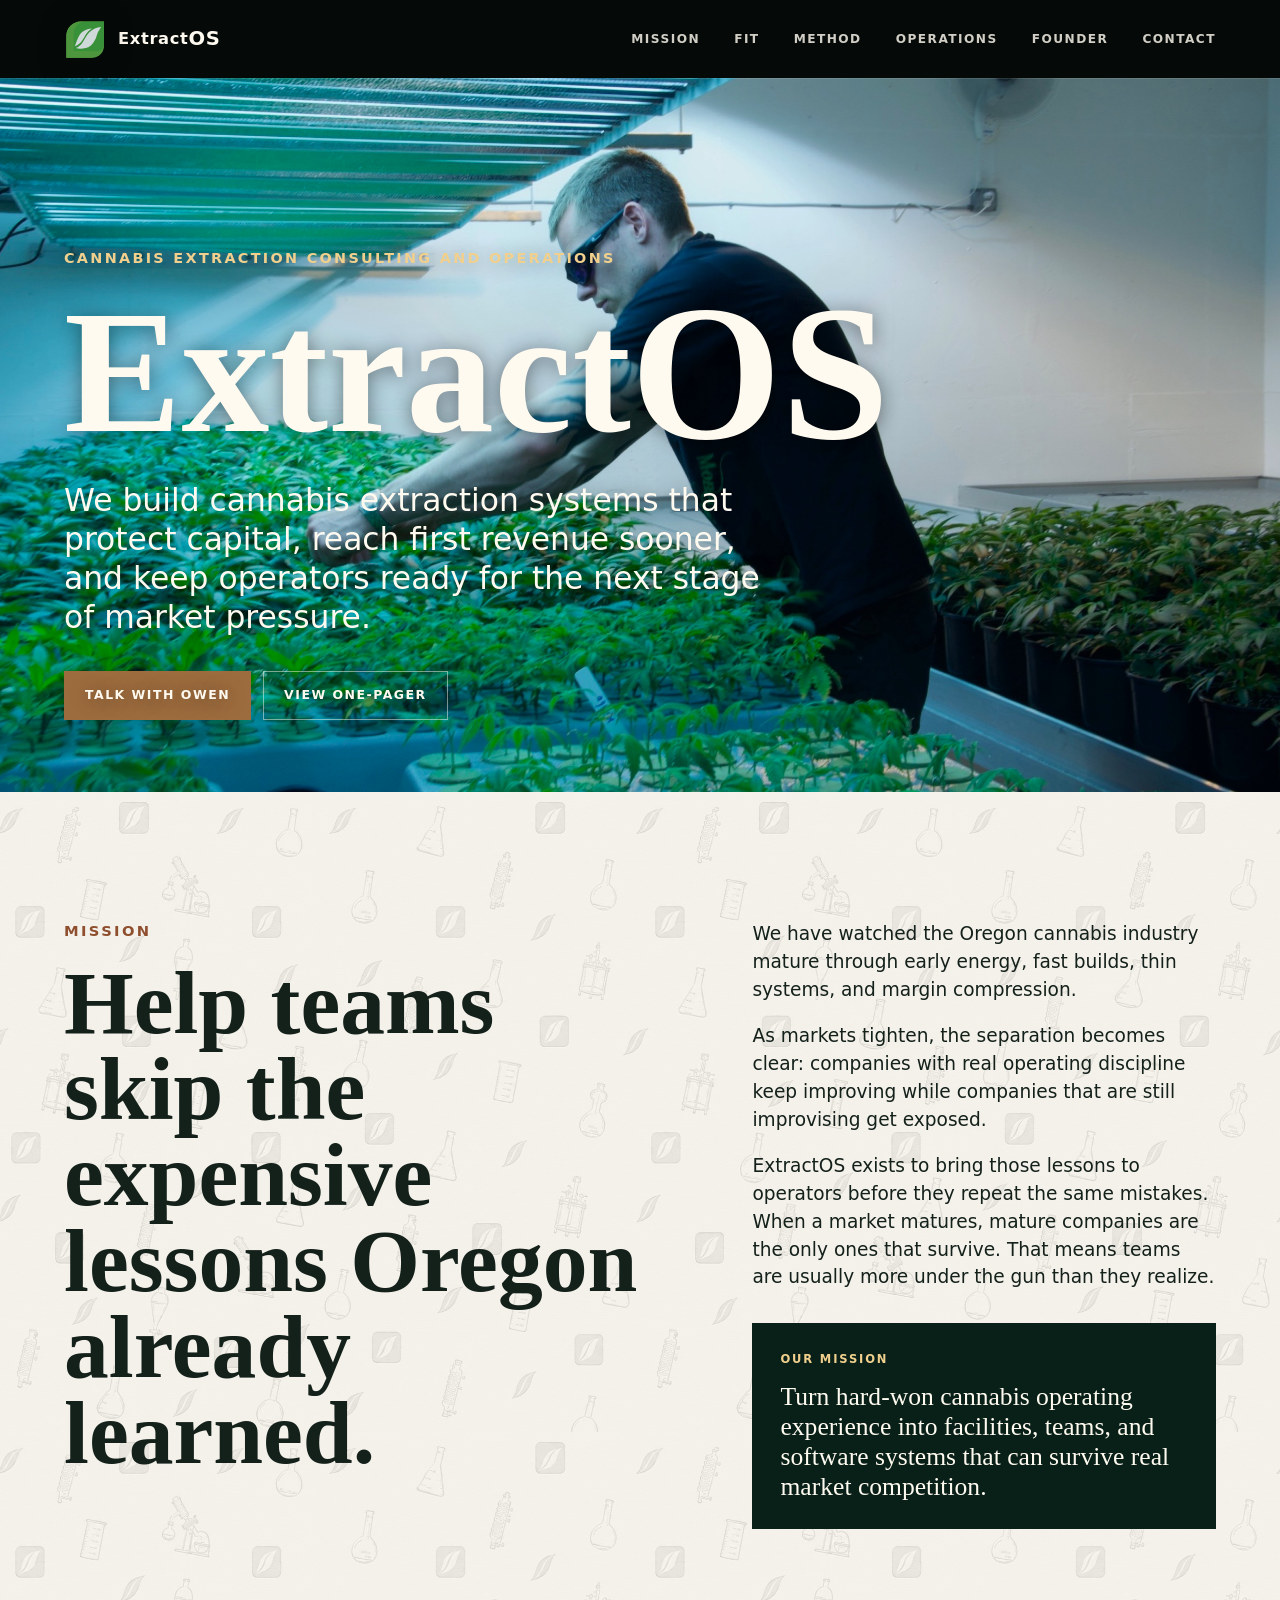
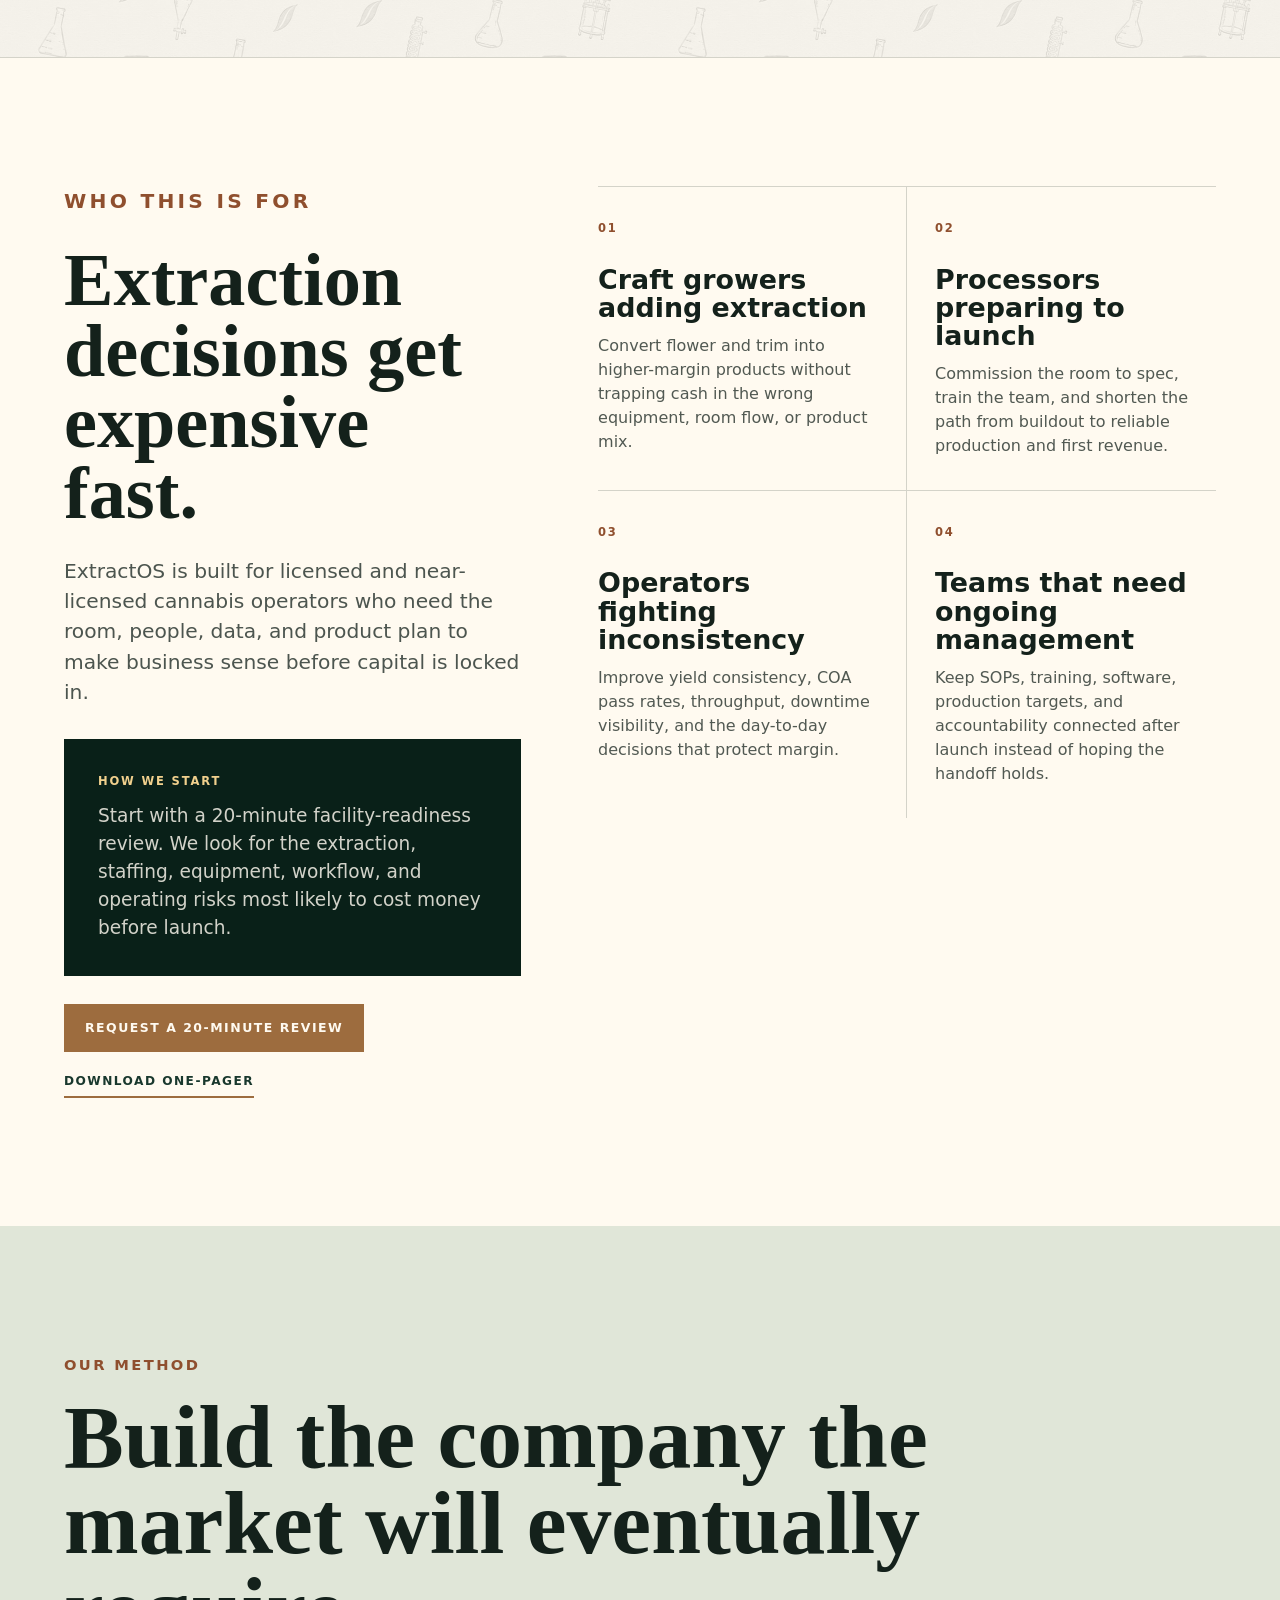
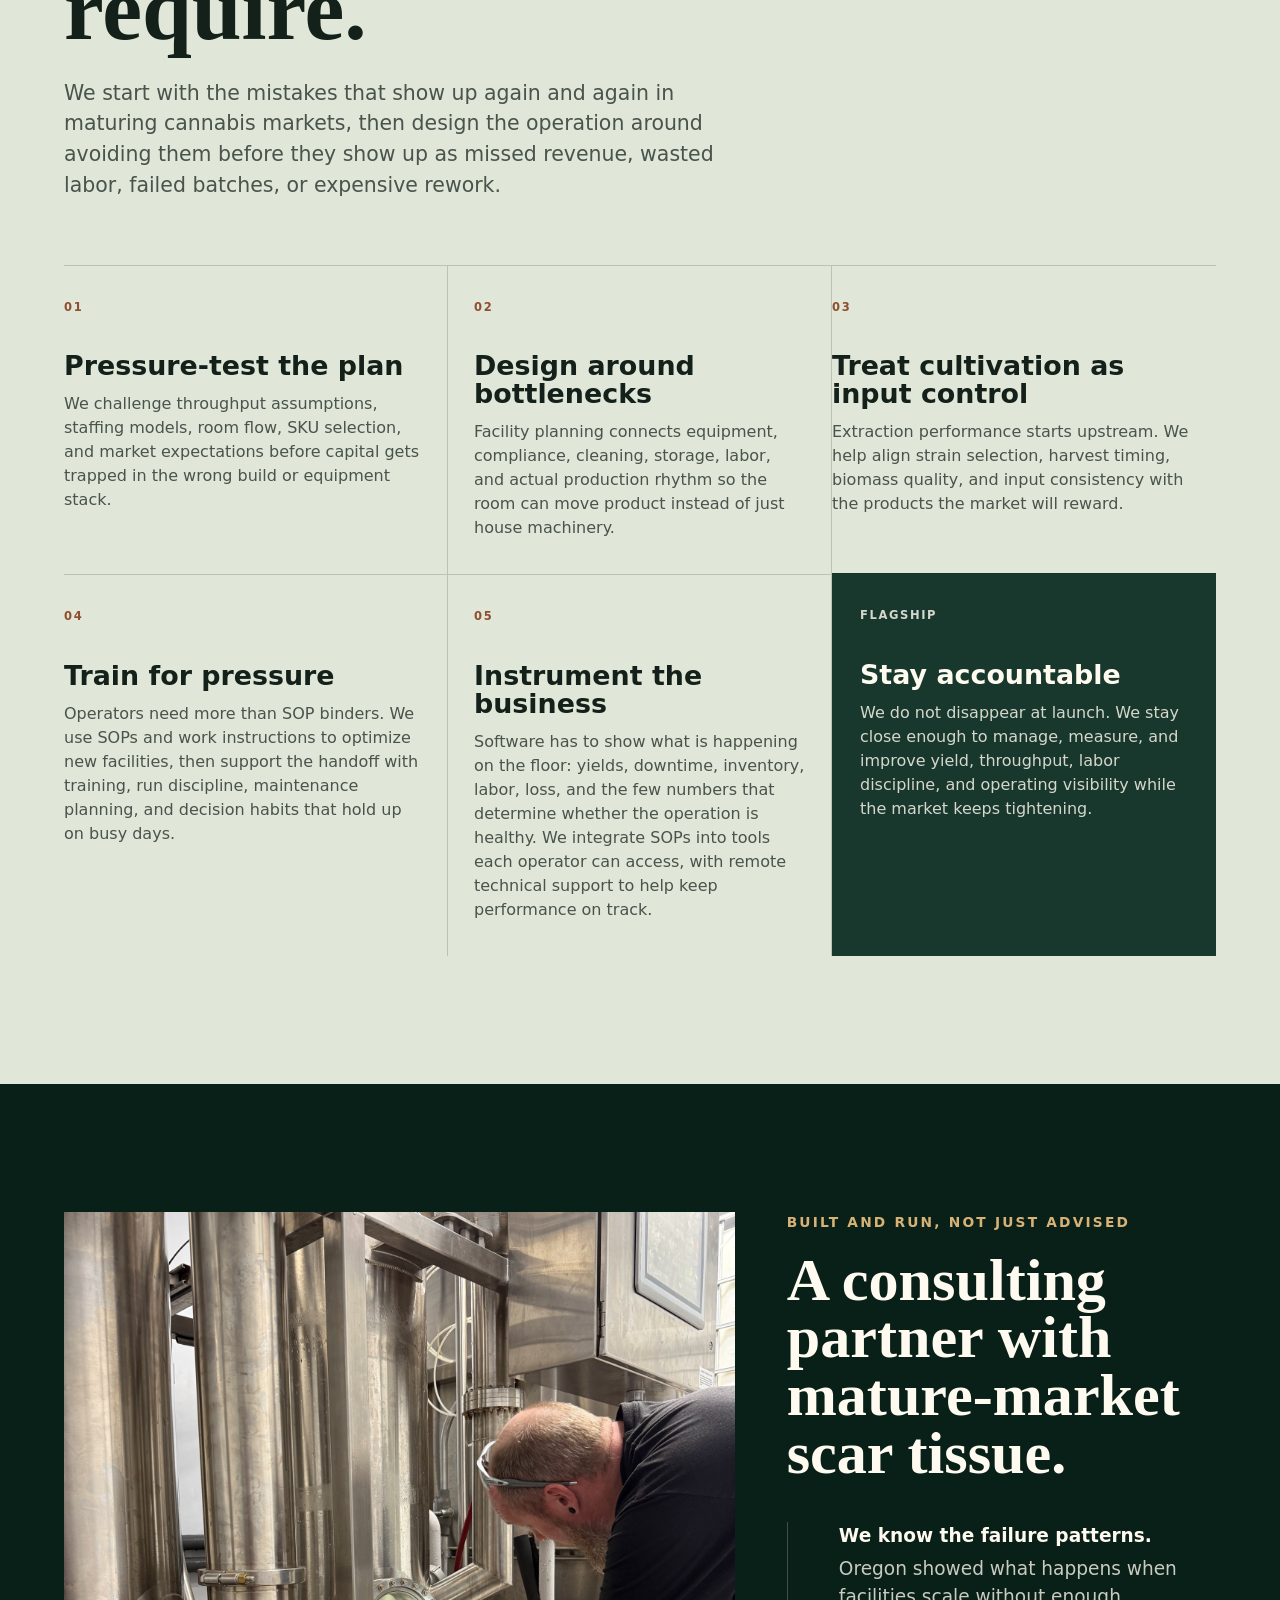
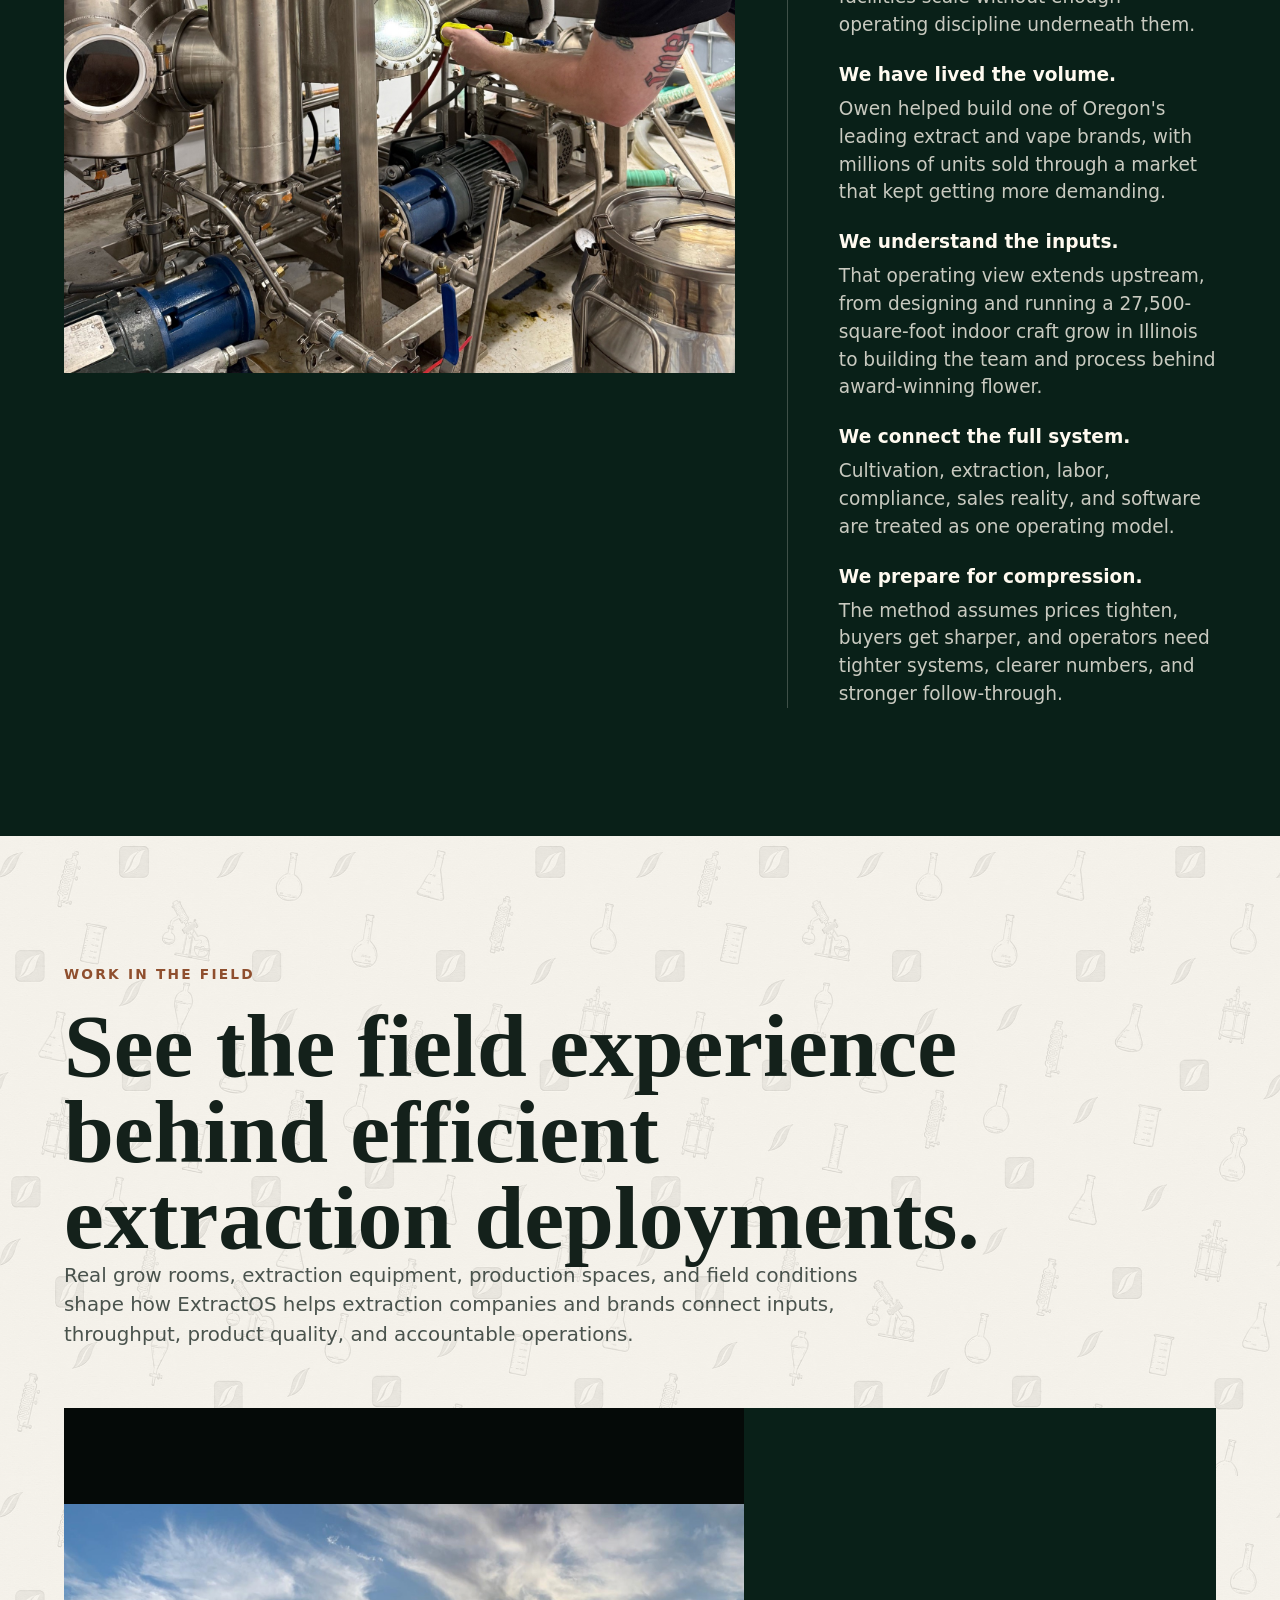
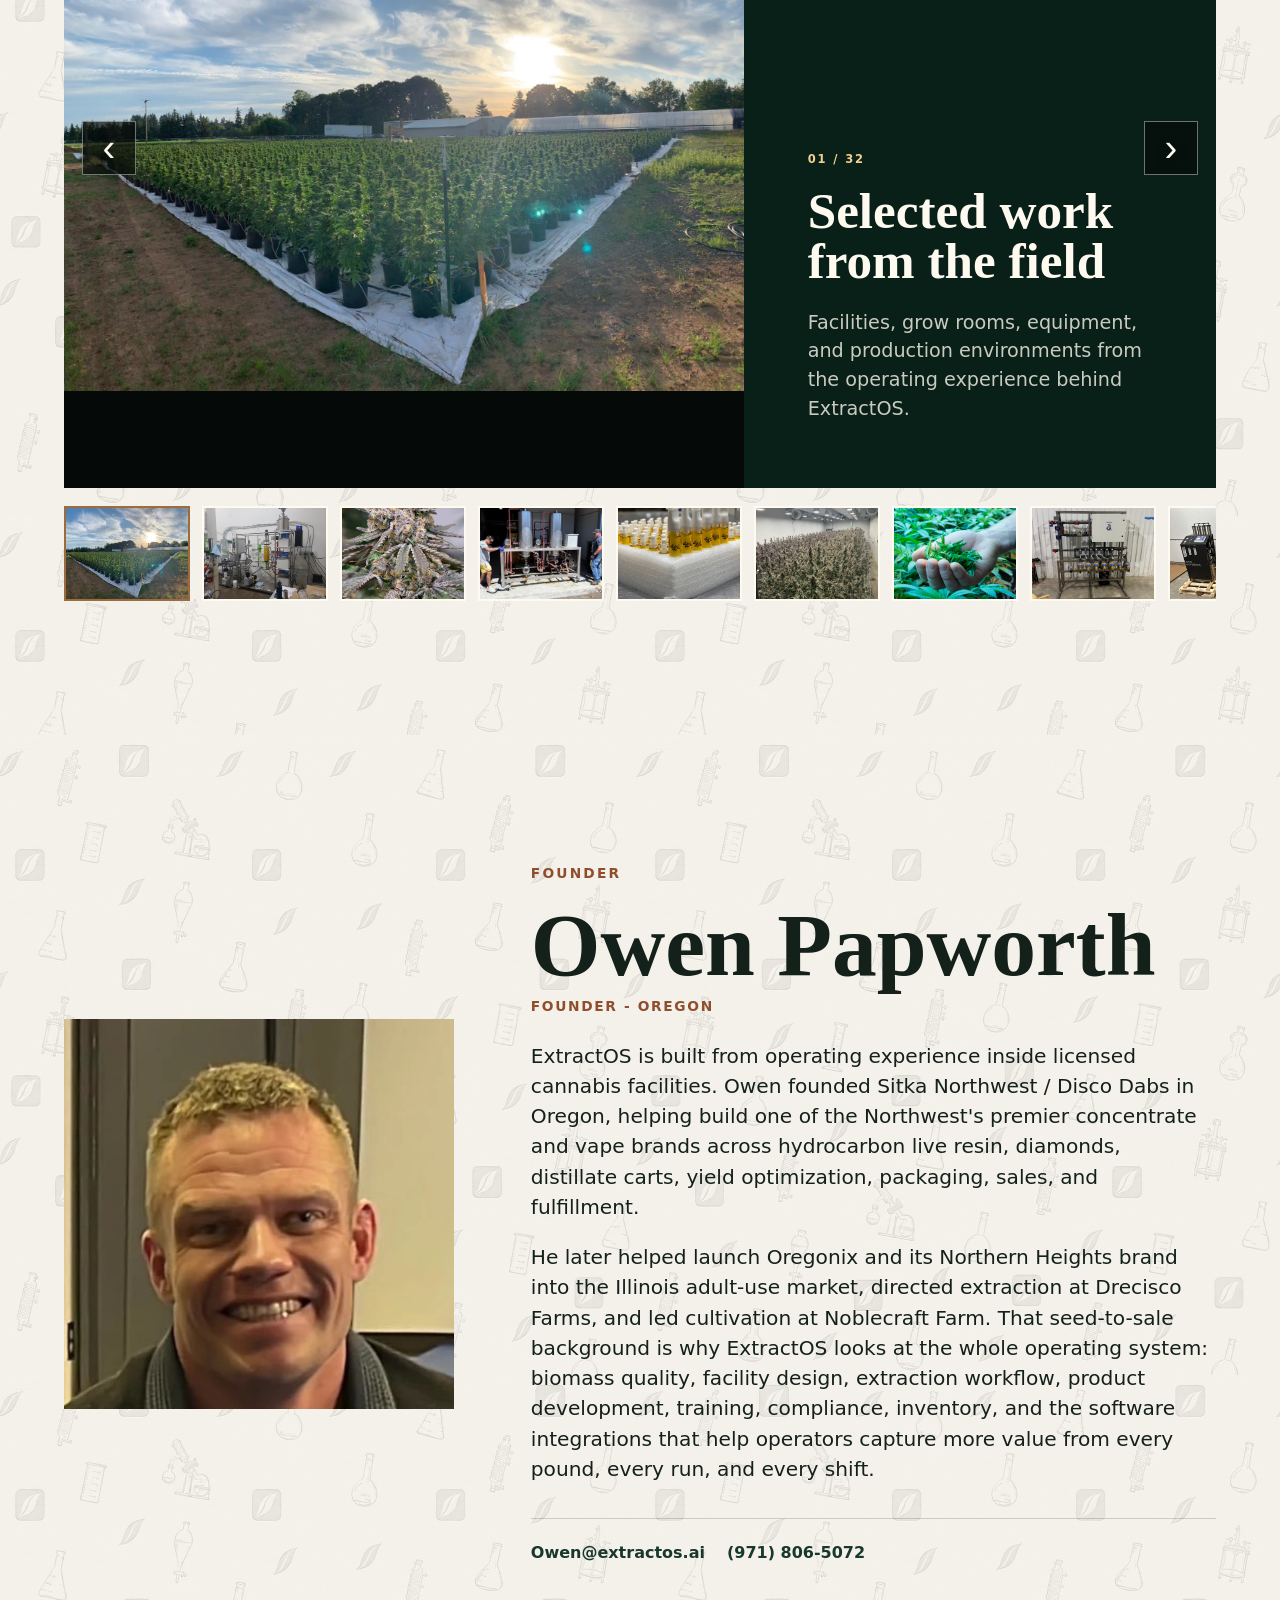
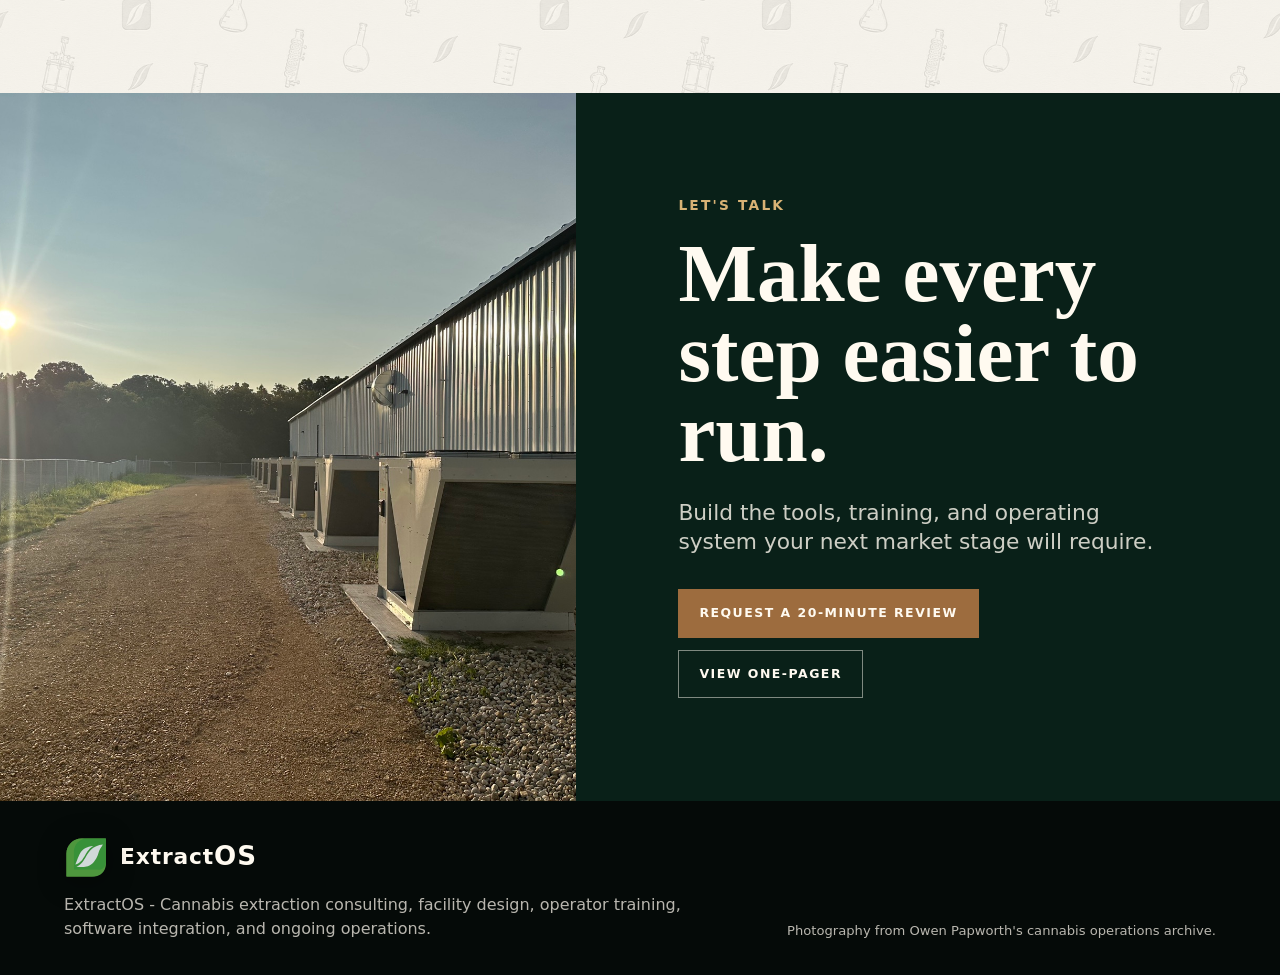
==== commit 6bf4e8f0: "Improve ExtractOS conversion path" ====
--- a/index.html
+++ b/index.html
@@ -8,9 +8,48 @@
       name="description"
       content="ExtractOS helps cannabis operators avoid the expensive mistakes of maturing markets through extraction facility design, cultivation optimization, operator training, software integration, and ongoing operations."
     >
+    <meta name="theme-color" content="#092018">
+    <meta property="og:type" content="website">
+    <meta property="og:url" content="https://extractos.ai/">
+    <meta property="og:title" content="ExtractOS | Cannabis Extraction Consulting and Operations">
+    <meta
+      property="og:description"
+      content="Cannabis extraction consulting, facility design, operator training, software integration, and ongoing operations from operators who have built and run licensed facilities."
+    >
+    <meta property="og:image" content="https://extractos.ai/assets/owen-selected/operator-canopy-check.jpg">
+    <meta name="twitter:card" content="summary_large_image">
+    <link rel="icon" href="assets/extractos-logo-mark.svg" type="image/svg+xml">
     <link rel="canonical" href="https://extractos.ai/">
-    <link rel="stylesheet" href="styles.css?v=field-20260618-flow-12">
-    <link rel="stylesheet" href="example-overrides.css?v=field-20260618-flow-12">
+    <link rel="stylesheet" href="styles.css?v=field-20260619-fit-1">
+    <link rel="stylesheet" href="example-overrides.css?v=field-20260619-fit-1">
+    <script type="application/ld+json">
+      {
+        "@context": "https://schema.org",
+        "@type": "ProfessionalService",
+        "name": "ExtractOS",
+        "url": "https://extractos.ai/",
+        "description": "Cannabis extraction consulting, facility design, operator training, software integration, and ongoing operations.",
+        "logo": "https://extractos.ai/assets/extractos-logo-mark.svg",
+        "image": "https://extractos.ai/assets/owen-selected/operator-canopy-check.jpg",
+        "email": "Owen@extractos.ai",
+        "telephone": "+1-971-806-5072",
+        "founder": {
+          "@type": "Person",
+          "name": "Owen Papworth"
+        },
+        "areaServed": {
+          "@type": "Country",
+          "name": "United States"
+        },
+        "serviceType": [
+          "Cannabis extraction consulting",
+          "Extraction facility design",
+          "Operator training",
+          "Cannabis operations management",
+          "Facility software integration"
+        ]
+      }
+    </script>
   </head>
   <body class="variant variant-operator layout-human">
     <header class="site-header" aria-label="Primary navigation">
@@ -20,6 +59,7 @@
       </a>
       <nav class="nav-links" aria-label="Page sections">
         <a href="#mission">Mission</a>
+        <a href="#fit">Fit</a>
         <a href="#method">Method</a>
         <a href="#operations">Operations</a>
         <a href="#founder">Founder</a>
@@ -34,9 +74,10 @@
         <div class="hero-content">
           <p class="eyebrow">Cannabis extraction consulting and operations</p>
           <h1 id="hero-title">Extract<span class="hero-os">OS</span></h1>
-          <p class="hero-line">We build cannabis extraction systems that outlast market pressure and keep operators ready for the next stage.</p>
+          <p class="hero-line">We build cannabis extraction systems that protect capital, reach first revenue sooner, and keep operators ready for the next stage of market pressure.</p>
           <div class="hero-actions" aria-label="Primary actions">
-            <a class="button primary" href="mailto:Owen@extractos.ai">Talk with Owen</a>
+            <a class="button primary" href="mailto:Owen@extractos.ai?subject=ExtractOS%20consultation">Talk with Owen</a>
+            <a class="button secondary" href="assets/ExtractOS_One_Pager.pdf" target="_blank" rel="noopener">View one-pager</a>
           </div>
         </div>
       </section>
@@ -65,23 +106,65 @@
         </div>
       </section>
 
+      <section id="fit" class="fit band paper" aria-labelledby="fit-title">
+        <div class="section-inner fit-layout">
+          <div class="fit-copy">
+            <p class="eyebrow dark">Who this is for</p>
+            <h2 id="fit-title">Extraction decisions get expensive fast.</h2>
+            <p>
+              ExtractOS is built for licensed and near-licensed cannabis operators who need the room, people, data, and product plan to make business sense before capital is locked in.
+            </p>
+            <div class="start-note">
+              <span>How we start</span>
+              <p>Start with a 20-minute facility-readiness review. We look for the extraction, staffing, equipment, workflow, and operating risks most likely to cost money before launch.</p>
+            </div>
+            <div class="fit-actions" aria-label="Fit section actions">
+              <a class="button primary" href="mailto:Owen@extractos.ai?subject=20-minute%20ExtractOS%20facility-readiness%20review&amp;body=Owen%2C%0A%0AI%27d%20like%20to%20schedule%20a%2020-minute%20ExtractOS%20facility-readiness%20review.%0A%0ACompany%3A%20%0AState%20%2F%20license%20type%3A%20%0AWhat%20we%27re%20building%20or%20fixing%3A%20%0A%0AThanks%2C%0A">Request a 20-minute review</a>
+              <a class="text-link" href="assets/ExtractOS_One_Pager.pdf" target="_blank" rel="noopener">Download one-pager</a>
+            </div>
+          </div>
+          <div class="fit-list" aria-label="Good-fit cannabis operators">
+            <article>
+              <span>01</span>
+              <h3>Craft growers adding extraction</h3>
+              <p>Convert flower and trim into higher-margin products without trapping cash in the wrong equipment, room flow, or product mix.</p>
+            </article>
+            <article>
+              <span>02</span>
+              <h3>Processors preparing to launch</h3>
+              <p>Commission the room to spec, train the team, and shorten the path from buildout to reliable production and first revenue.</p>
+            </article>
+            <article>
+              <span>03</span>
+              <h3>Operators fighting inconsistency</h3>
+              <p>Improve yield consistency, COA pass rates, throughput, downtime visibility, and the day-to-day decisions that protect margin.</p>
+            </article>
+            <article>
+              <span>04</span>
+              <h3>Teams that need ongoing management</h3>
+              <p>Keep SOPs, training, software, production targets, and accountability connected after launch instead of hoping the handoff holds.</p>
+            </article>
+          </div>
+        </div>
+      </section>
+
       <section id="method" class="band sage" aria-labelledby="method-title">
         <div class="section-inner">
           <div class="section-heading">
             <p class="eyebrow dark">Our method</p>
             <h2 id="method-title">Build the company the market will eventually require.</h2>
-            <p class="section-copy">We start with the mistakes that show up again and again in maturing cannabis markets, then design the operation around avoiding them.</p>
+            <p class="section-copy">We start with the mistakes that show up again and again in maturing cannabis markets, then design the operation around avoiding them before they show up as missed revenue, wasted labor, failed batches, or expensive rework.</p>
           </div>
           <div class="service-grid">
             <article class="service">
               <span>01</span>
               <h3>Pressure-test the plan</h3>
-              <p>We challenge throughput assumptions, staffing models, room flow, SKU selection, and market expectations before capital gets trapped in the wrong build.</p>
+              <p>We challenge throughput assumptions, staffing models, room flow, SKU selection, and market expectations before capital gets trapped in the wrong build or equipment stack.</p>
             </article>
             <article class="service">
               <span>02</span>
               <h3>Design around bottlenecks</h3>
-              <p>Facility planning connects equipment, compliance, cleaning, storage, labor, and actual production rhythm instead of treating the room like a shopping list.</p>
+              <p>Facility planning connects equipment, compliance, cleaning, storage, labor, and actual production rhythm so the room can move product instead of just house machinery.</p>
             </article>
             <article class="service">
               <span>03</span>
@@ -101,7 +184,7 @@
             <article class="service featured">
               <span>Flagship</span>
               <h3>Stay accountable</h3>
-              <p>We do not disappear at launch. We stay close enough to manage, measure, and improve the operation while the market keeps tightening.</p>
+              <p>We do not disappear at launch. We stay close enough to manage, measure, and improve yield, throughput, labor discipline, and operating visibility while the market keeps tightening.</p>
             </article>
           </div>
         </div>
@@ -189,7 +272,10 @@
           <p class="eyebrow">Let's talk</p>
           <h2 id="closing-title">Make every step easier to run.</h2>
           <p>Build the tools, training, and operating system your next market stage will require.</p>
-          <a class="button primary" href="mailto:Owen@extractos.ai?subject=ExtractOS%20consultation">Start the conversation</a>
+          <div class="closing-actions" aria-label="Closing actions">
+            <a class="button primary" href="mailto:Owen@extractos.ai?subject=20-minute%20ExtractOS%20facility-readiness%20review&amp;body=Owen%2C%0A%0AI%27d%20like%20to%20schedule%20a%2020-minute%20ExtractOS%20facility-readiness%20review.%0A%0ACompany%3A%20%0AState%20%2F%20license%20type%3A%20%0AWhat%20we%27re%20building%20or%20fixing%3A%20%0A%0AThanks%2C%0A">Request a 20-minute review</a>
+            <a class="button secondary" href="assets/ExtractOS_One_Pager.pdf" target="_blank" rel="noopener">View one-pager</a>
+          </div>
         </div>
       </section>
     </main>
--- a/styles.css
+++ b/styles.css
@@ -289,6 +289,10 @@
   background: var(--sage);
 }
 
+.paper {
+  background: var(--paper);
+}
+
 .band.dark {
   background: var(--evergreen);
   color: var(--paper);
@@ -353,6 +357,99 @@
   font-size: clamp(1.05rem, 1.6vw, 1.28rem);
   margin: 26px 0 0;
   max-width: 690px;
+}
+
+.fit {
+  border-top: 1px solid var(--line);
+}
+
+.fit-layout {
+  align-items: start;
+  display: grid;
+  gap: clamp(34px, 6vw, 84px);
+  grid-template-columns: minmax(320px, 0.74fr) minmax(0, 1fr);
+}
+
+.fit-copy {
+  max-width: 640px;
+}
+
+.fit-copy h2 {
+  font-size: clamp(2.45rem, 5.8vw, 5.6rem);
+  margin-bottom: 26px;
+}
+
+.fit-copy > p {
+  color: rgba(20, 33, 27, 0.76);
+  font-size: clamp(1.06rem, 1.58vw, 1.28rem);
+  margin-bottom: 28px;
+}
+
+.start-note {
+  background: var(--evergreen);
+  color: var(--paper);
+  margin: 32px 0 0;
+  padding: clamp(24px, 3.5vw, 34px);
+}
+
+.start-note span {
+  color: #f1d08d;
+  display: block;
+  font-size: 0.72rem;
+  font-weight: 900;
+  letter-spacing: 0.16em;
+  margin-bottom: 12px;
+  text-transform: uppercase;
+}
+
+.start-note p {
+  color: rgba(255, 250, 240, 0.82);
+  font-size: clamp(1.02rem, 1.45vw, 1.18rem);
+  margin: 0;
+}
+
+.fit-actions,
+.closing-actions {
+  align-items: center;
+  display: flex;
+  flex-wrap: wrap;
+  gap: 12px 16px;
+  margin-top: 28px;
+}
+
+.fit-list {
+  display: grid;
+  grid-template-columns: repeat(2, minmax(0, 1fr));
+}
+
+.fit-list article {
+  border-top: 1px solid var(--line);
+  min-height: 260px;
+  padding: 28px 28px 32px 0;
+}
+
+.fit-list article:nth-child(odd) {
+  border-right: 1px solid var(--line);
+  padding-right: 28px;
+}
+
+.fit-list article:nth-child(even) {
+  padding-left: 28px;
+}
+
+.fit-list span {
+  color: var(--clay);
+  display: inline-block;
+  font-size: 0.72rem;
+  font-weight: 900;
+  letter-spacing: 0.14em;
+  margin-bottom: 28px;
+  text-transform: uppercase;
+}
+
+.fit-list p {
+  color: rgba(20, 33, 27, 0.74);
+  margin-bottom: 0;
 }
 
 .service-grid {
@@ -897,6 +994,7 @@
   }
 
   .split,
+  .fit-layout,
   .proof-grid,
   .proof-photo-grid,
   .work-preview-grid,
@@ -1054,6 +1152,7 @@
   }
 
   h2,
+  .fit-copy h2,
   .text-panel h2,
   .proof-grid h2,
   .closing-copy h2 {
@@ -1092,6 +1191,41 @@
   .mission-statement p {
     font-size: 1.32rem;
     line-height: 1.22;
+  }
+
+  .fit-copy > p,
+  .start-note p,
+  .fit-list p {
+    font-size: 1rem;
+    line-height: 1.58;
+  }
+
+  .start-note {
+    margin-top: 22px;
+    padding: 22px 20px;
+  }
+
+  .fit-actions,
+  .closing-actions {
+    align-items: stretch;
+    display: grid;
+    gap: 10px;
+  }
+
+  .fit-list {
+    grid-template-columns: 1fr;
+  }
+
+  .fit-list article,
+  .fit-list article:nth-child(odd),
+  .fit-list article:nth-child(even) {
+    border-right: 0;
+    min-height: auto;
+    padding: 22px 0 24px;
+  }
+
+  .fit-list span {
+    margin-bottom: 14px;
   }
 
   .section-heading {
@@ -1306,6 +1440,7 @@
   }
 
   h2,
+  .fit-copy h2,
   .text-panel h2,
   .proof-grid h2,
   .closing-copy h2 {
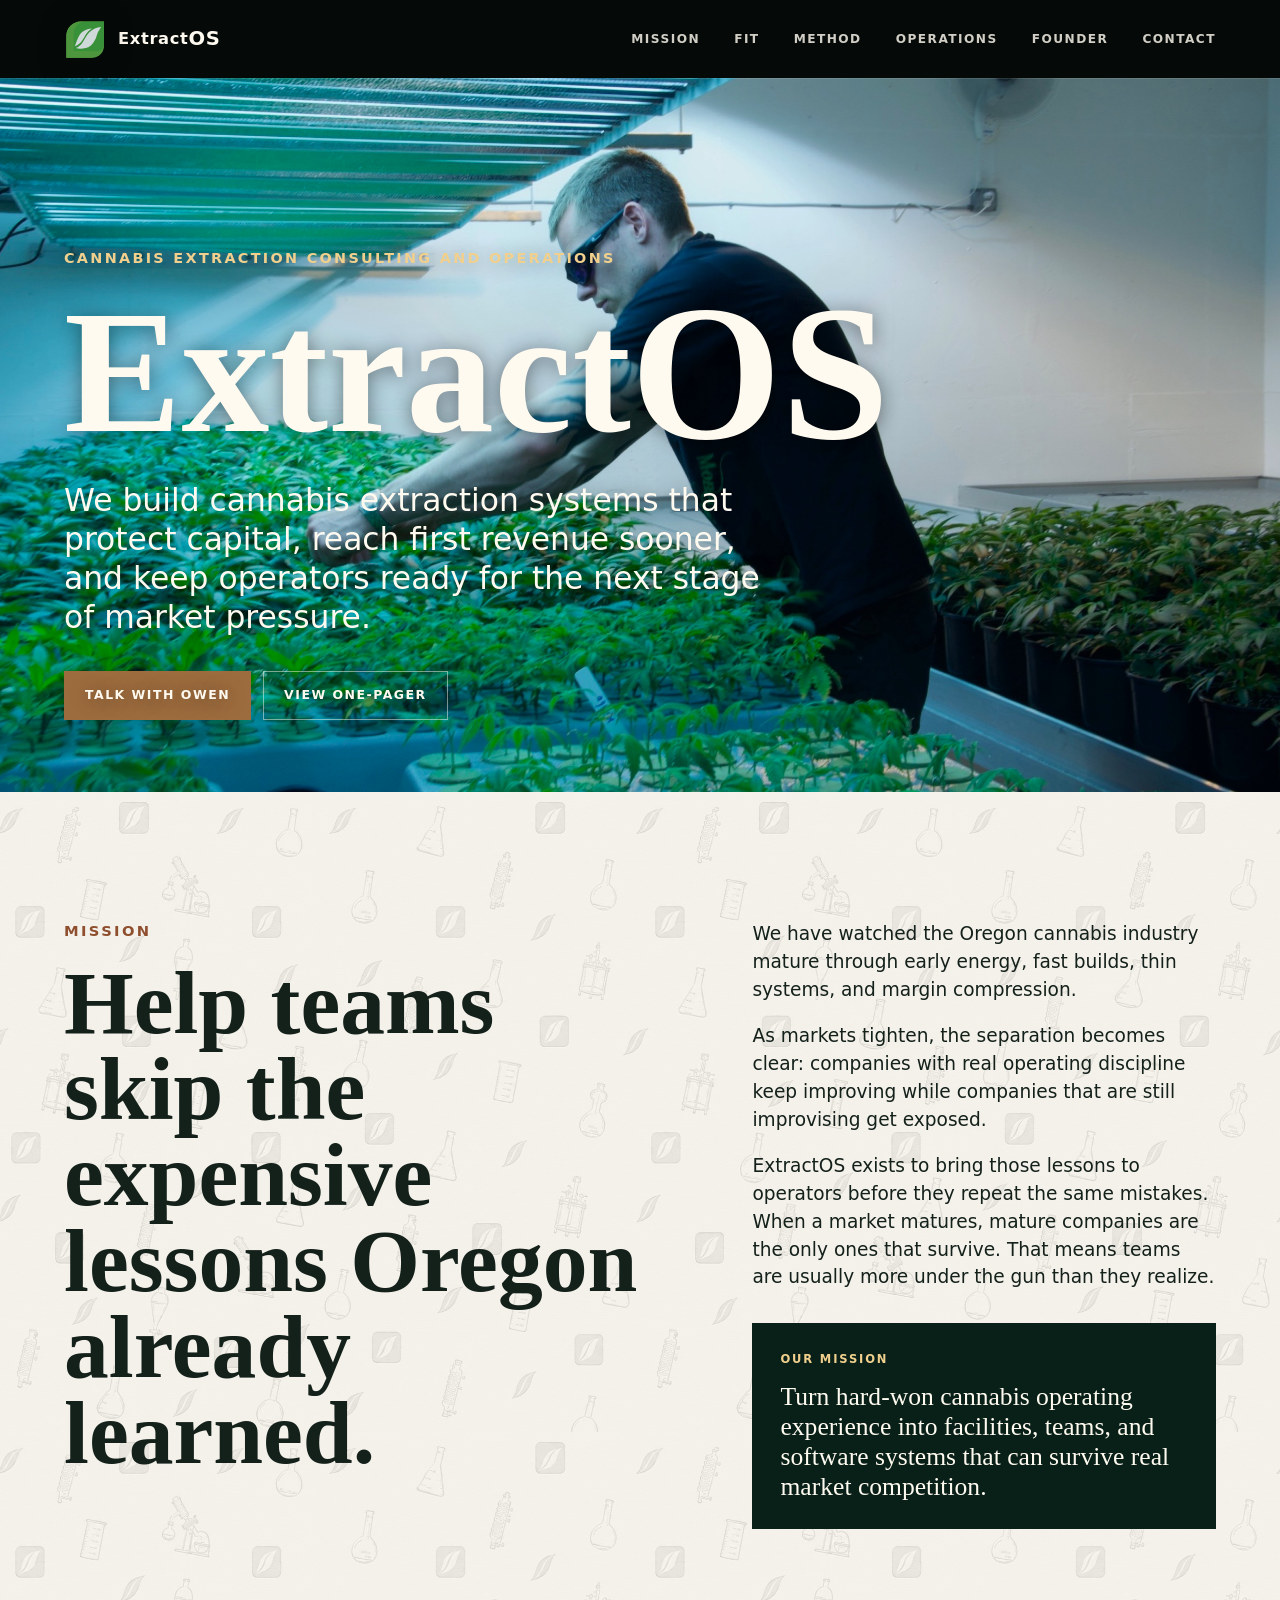
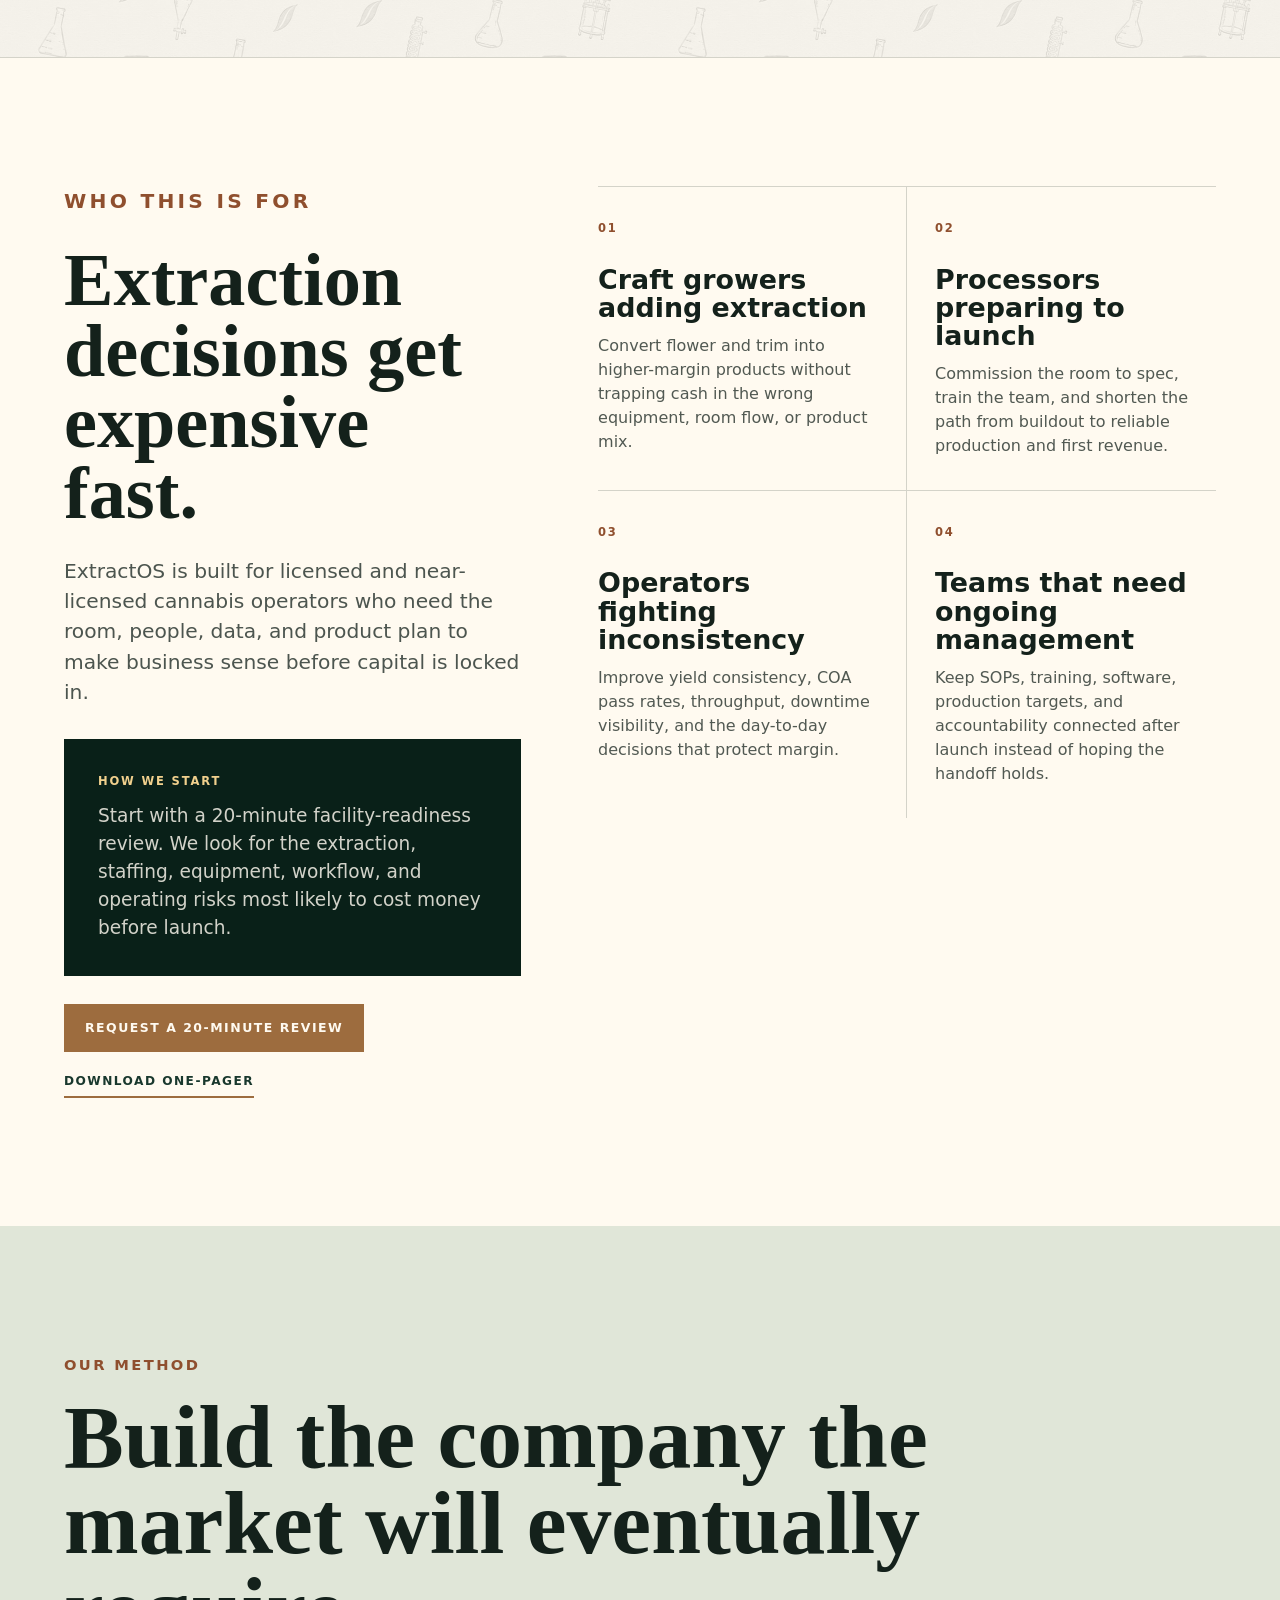
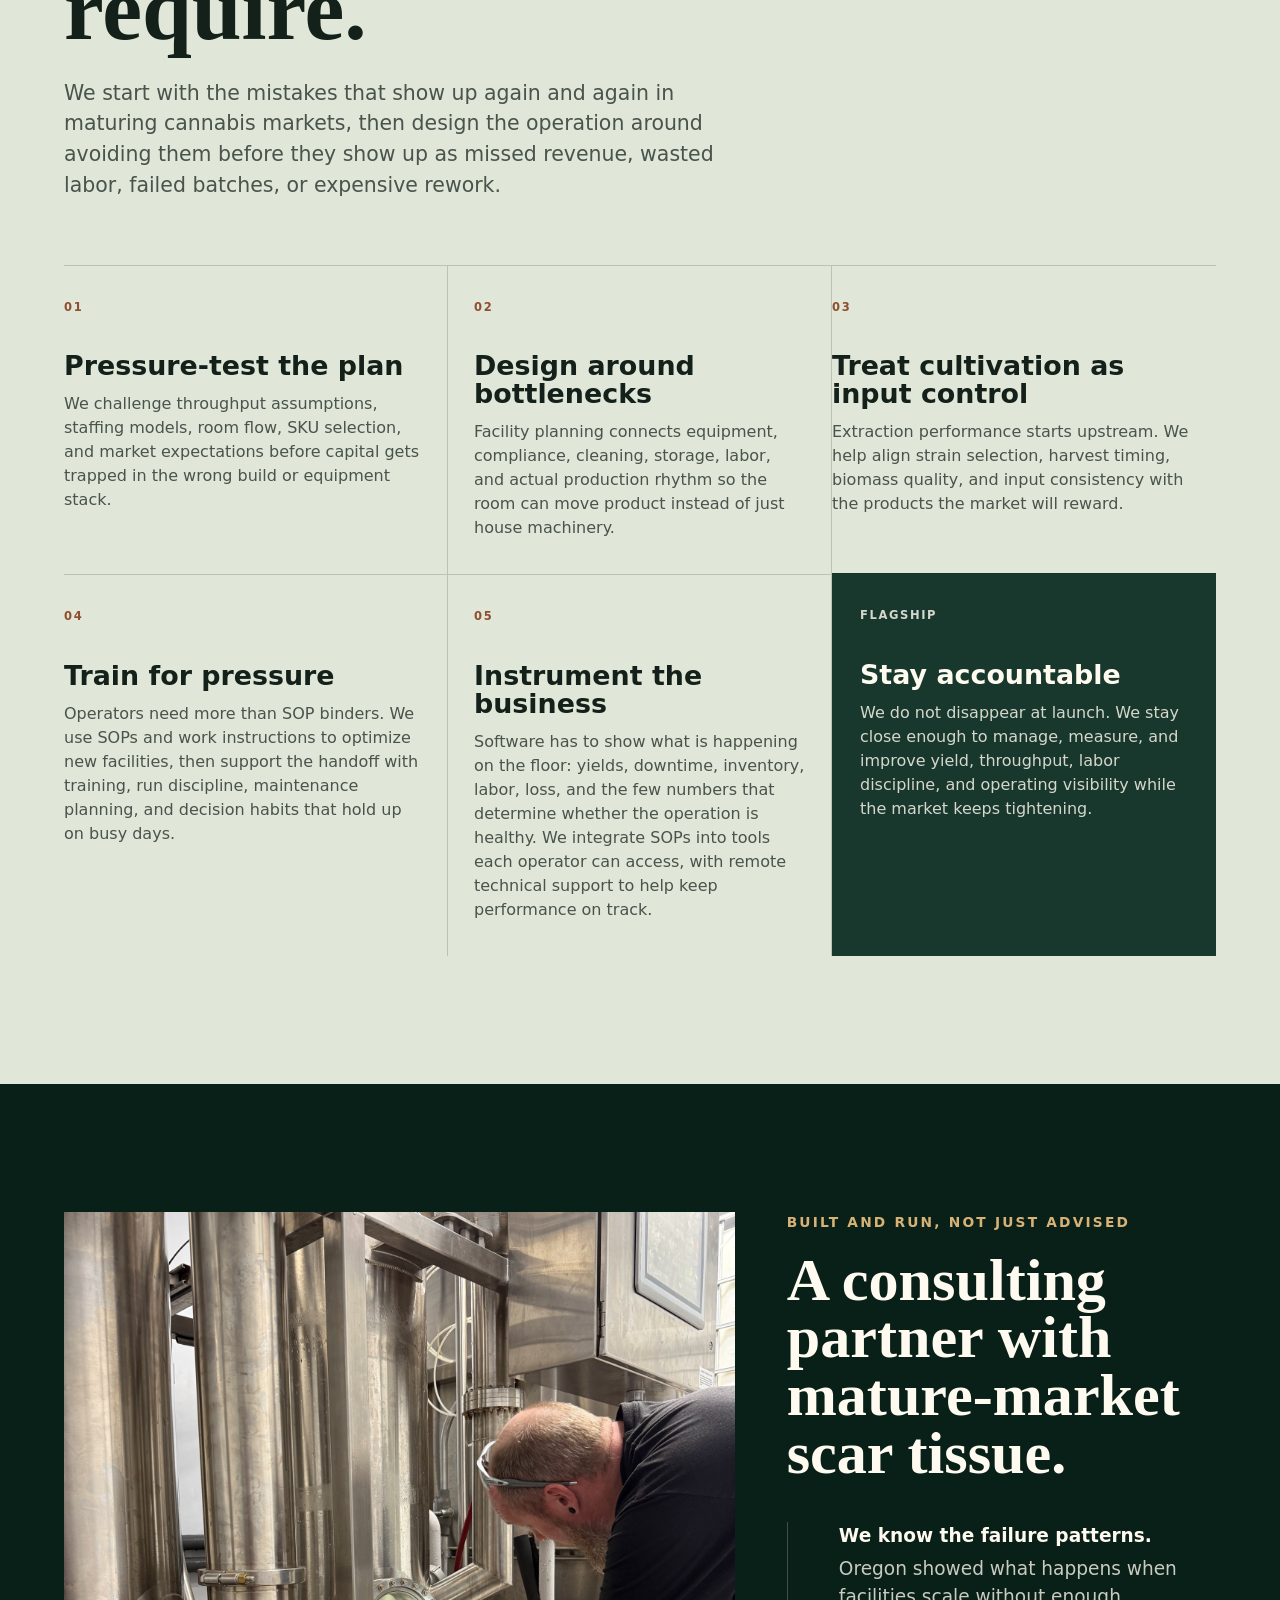
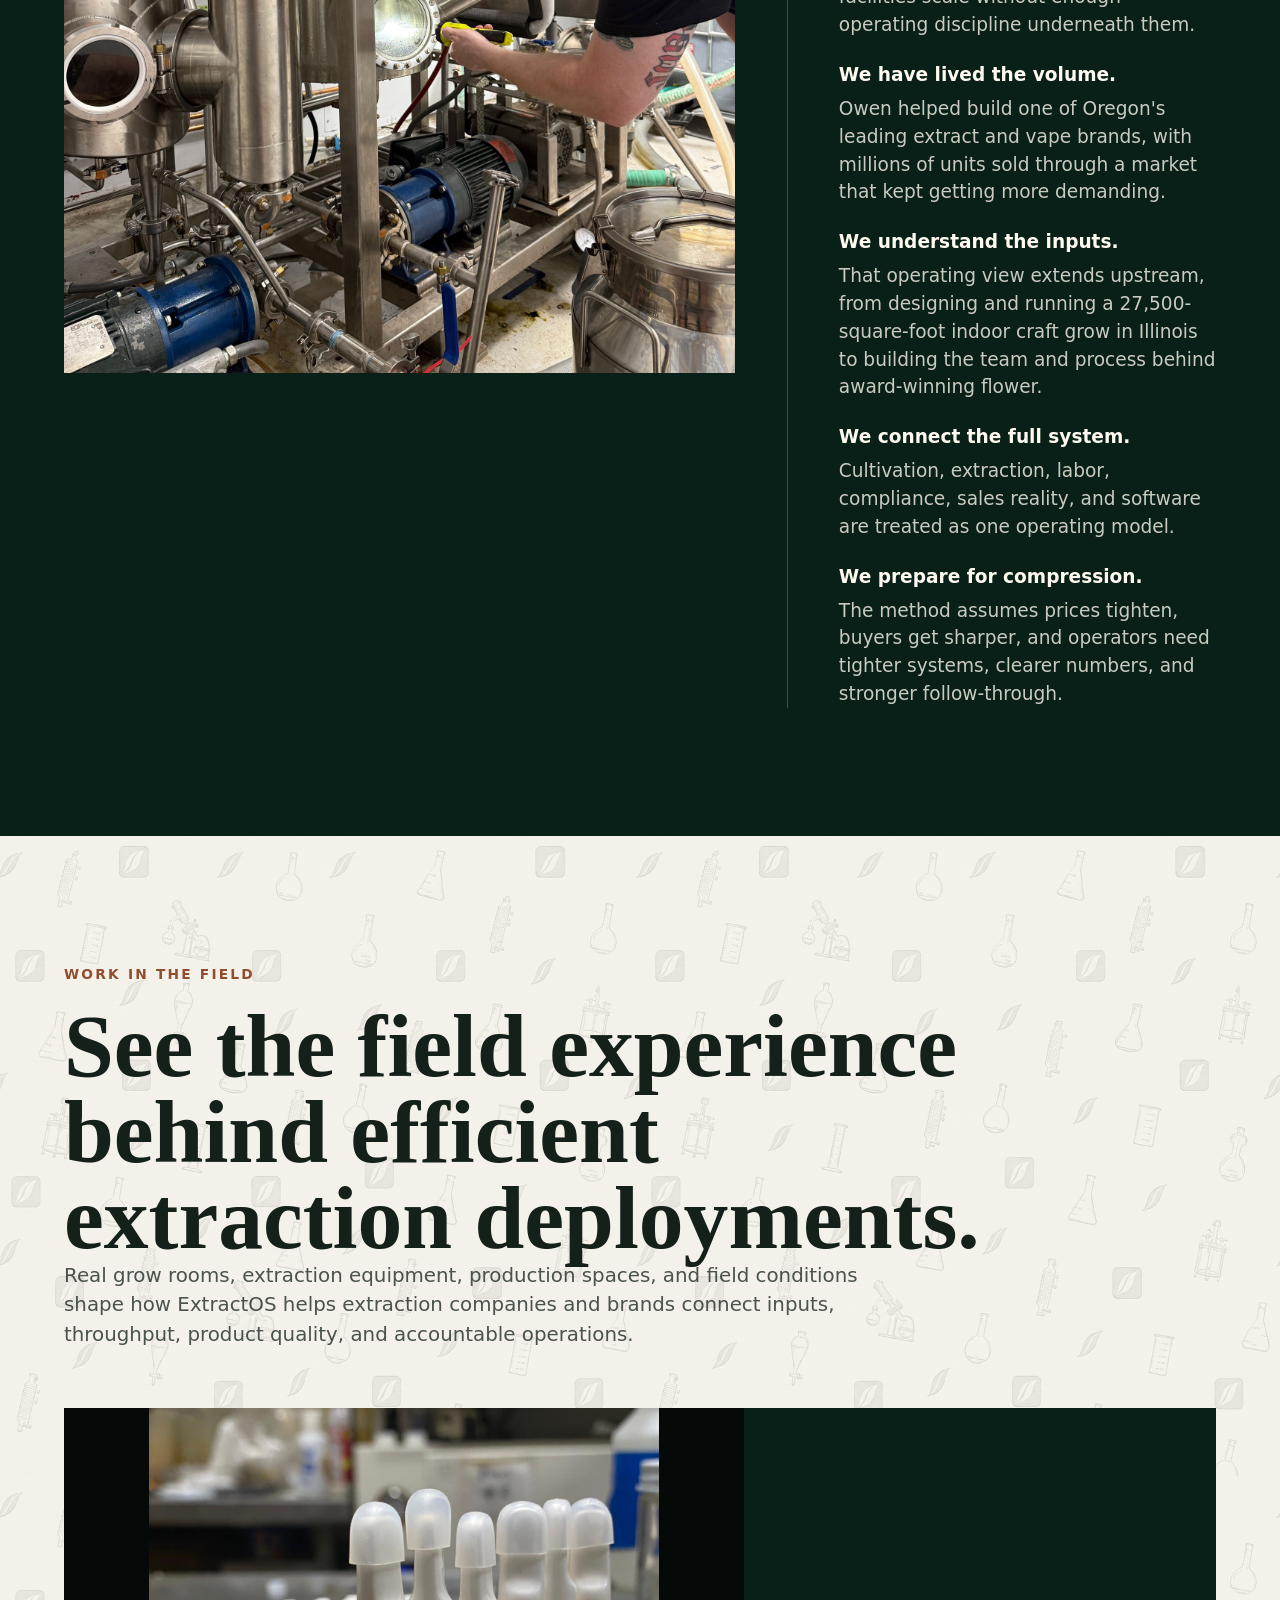
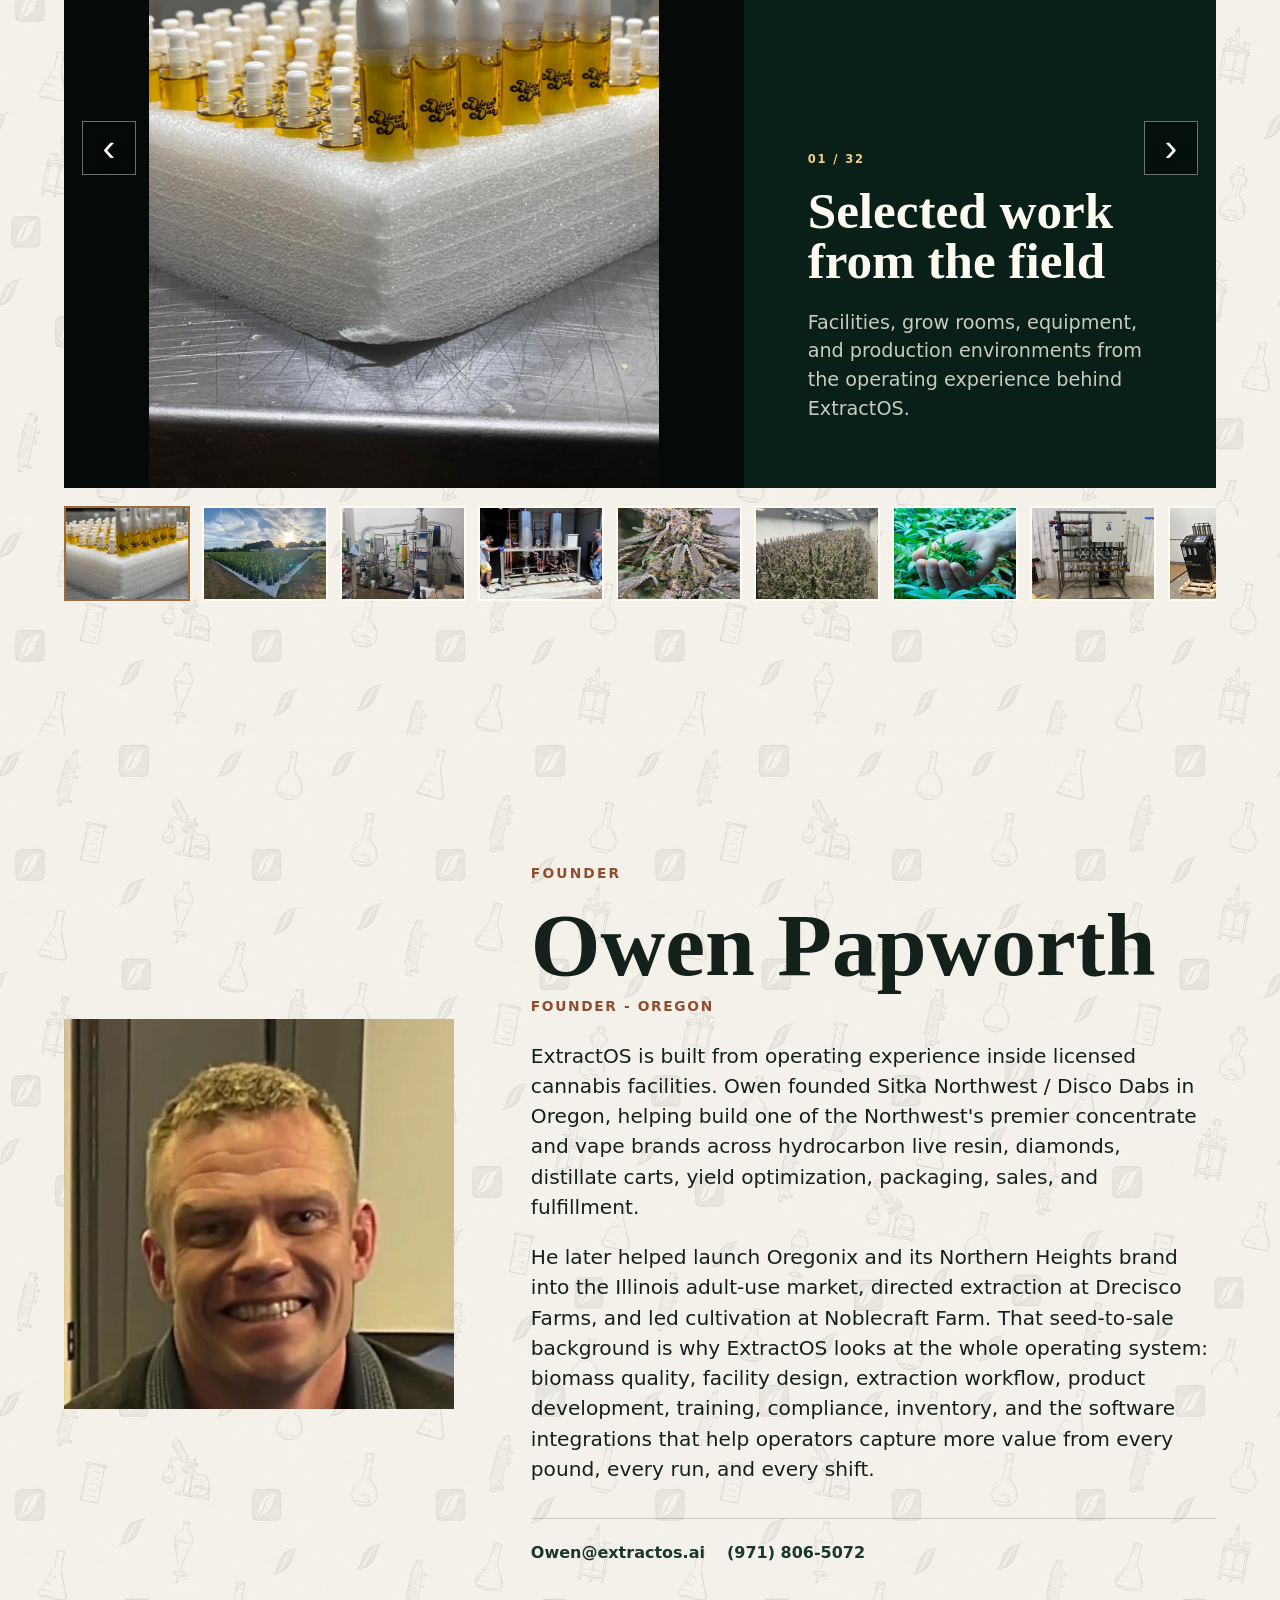
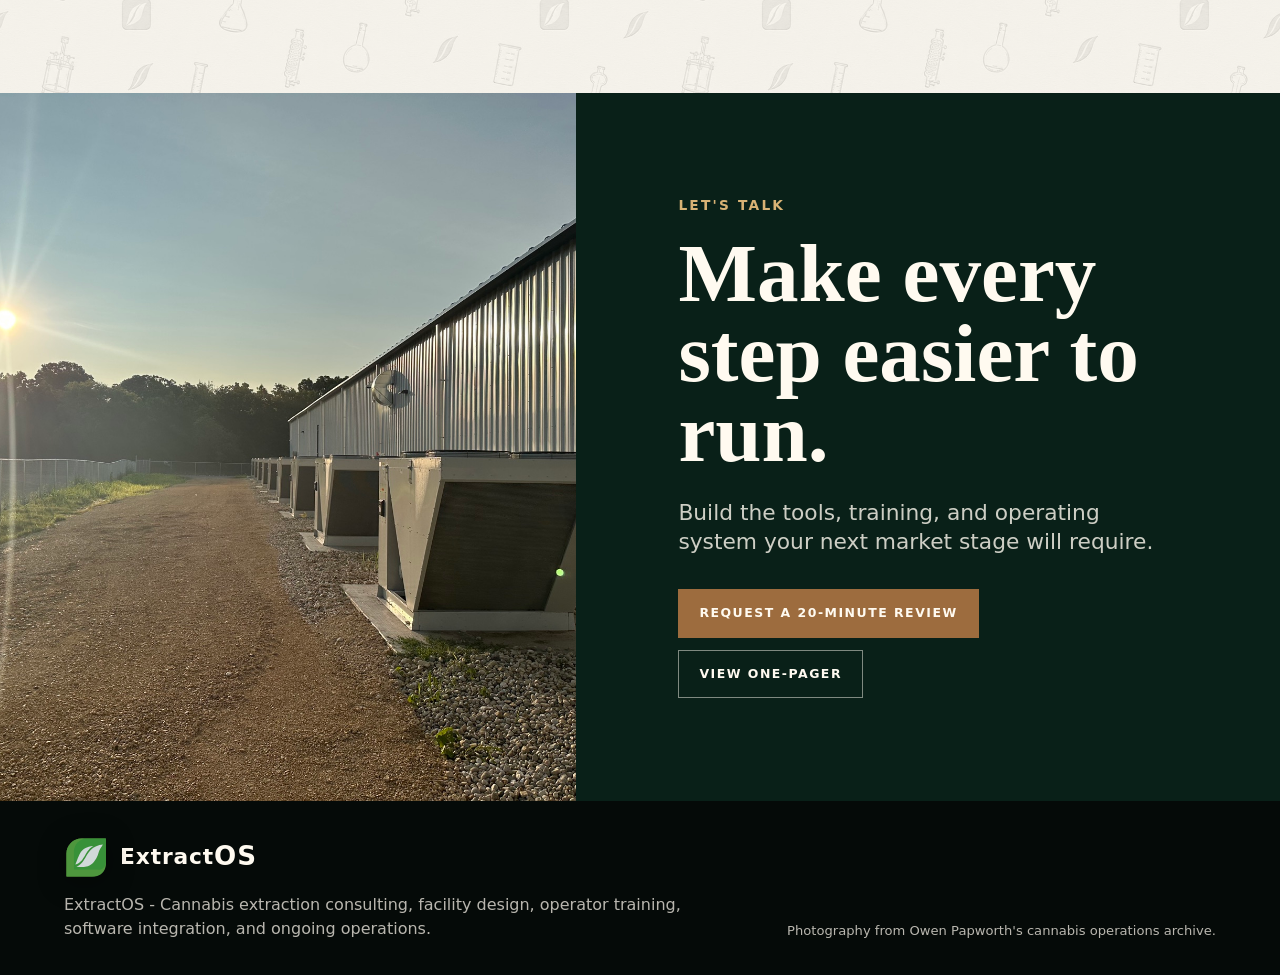
==== commit 5f6cb9a3: "Make field gallery manual only" ====
--- a/index.html
+++ b/index.html
@@ -224,7 +224,7 @@
               <button class="gallery-arrow gallery-prev" type="button" aria-label="Previous image" data-field-prev>&lsaquo;</button>
 
               <figure class="field-slide is-active" data-field-slide>
-                <img src="assets/work-in-field/field-02.jpg" alt="Selected ExtractOS field experience photo 02" data-field-image>
+                <img src="assets/work-in-field/field-01.jpg" alt="Selected ExtractOS field experience photo 01" data-field-image>
                 <figcaption>
                   <span data-field-count>01 / 32</span>
                   <h3>Selected work from the field</h3>
@@ -297,12 +297,11 @@
         if (!carousel) return;
 
         const fieldOrder = [
+          1,
           2,
           3,
-          4,
           23,
-          1,
-          ...Array.from({ length: 32 }, (_, index) => index + 1).filter((imageNumber) => ![1, 2, 3, 4, 23].includes(imageNumber))
+          ...Array.from({ length: 32 }, (_, index) => index + 1).filter((imageNumber) => ![1, 2, 3, 23].includes(imageNumber))
         ];
         const fieldImages = fieldOrder.map((imageNumber) => {
           const number = String(imageNumber).padStart(2, "0");
@@ -317,9 +316,7 @@
         const thumbsWrap = carousel.querySelector("[data-field-thumbs]");
         const prev = carousel.querySelector("[data-field-prev]");
         const next = carousel.querySelector("[data-field-next]");
-        const reduceMotion = window.matchMedia("(prefers-reduced-motion: reduce)").matches;
         let active = 0;
-        let timer = null;
         let touchStart = null;
         let thumbs = [];
 
@@ -356,32 +353,18 @@
           centerActiveThumb();
         };
 
-        const stop = () => {
-          if (timer) window.clearInterval(timer);
-          timer = null;
-        };
-
         const centerActiveThumb = () => {
           const thumb = thumbs[active];
           if (!thumb) return;
           thumbsWrap.scrollLeft = thumb.offsetLeft - ((thumbsWrap.clientWidth - thumb.clientWidth) / 2);
         };
 
-        const start = () => {
-          stop();
-          if (!reduceMotion) {
-            timer = window.setInterval(() => show(active + 1), 6000);
-          }
-        };
-
         prev.addEventListener("click", () => {
           show(active - 1);
-          start();
         });
 
         next.addEventListener("click", () => {
           show(active + 1);
-          start();
         });
 
         renderThumbs();
@@ -389,14 +372,8 @@
         thumbs.forEach((thumb, index) => {
           thumb.addEventListener("click", () => {
             show(index);
-            start();
           });
         });
-
-        carousel.addEventListener("mouseenter", stop);
-        carousel.addEventListener("mouseleave", start);
-        carousel.addEventListener("focusin", stop);
-        carousel.addEventListener("focusout", start);
 
         carousel.addEventListener("touchstart", (event) => {
           touchStart = event.changedTouches[0].clientX;
@@ -407,13 +384,11 @@
           const delta = event.changedTouches[0].clientX - touchStart;
           if (Math.abs(delta) > 44) {
             show(active + (delta < 0 ? 1 : -1));
-            start();
           }
           touchStart = null;
         }, { passive: true });
 
         show(0);
-        start();
       })();
     </script>
   </body>
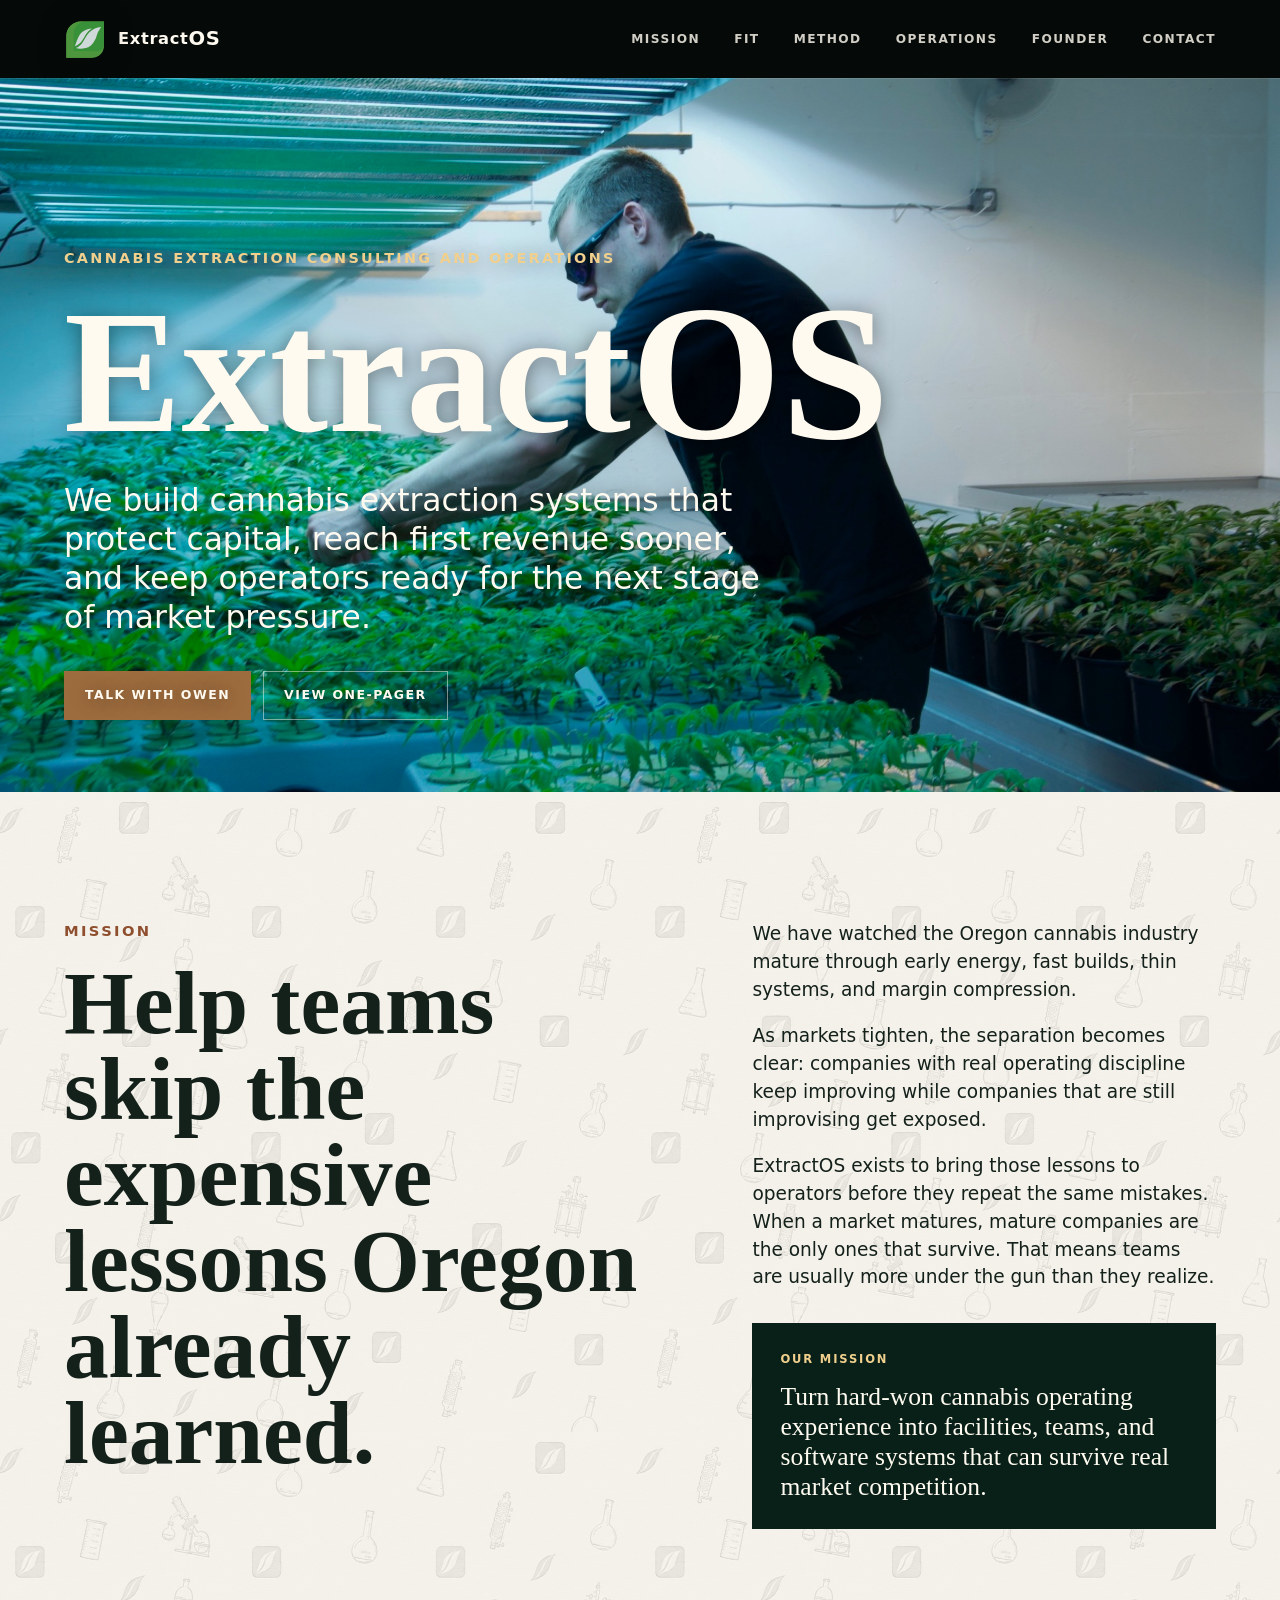
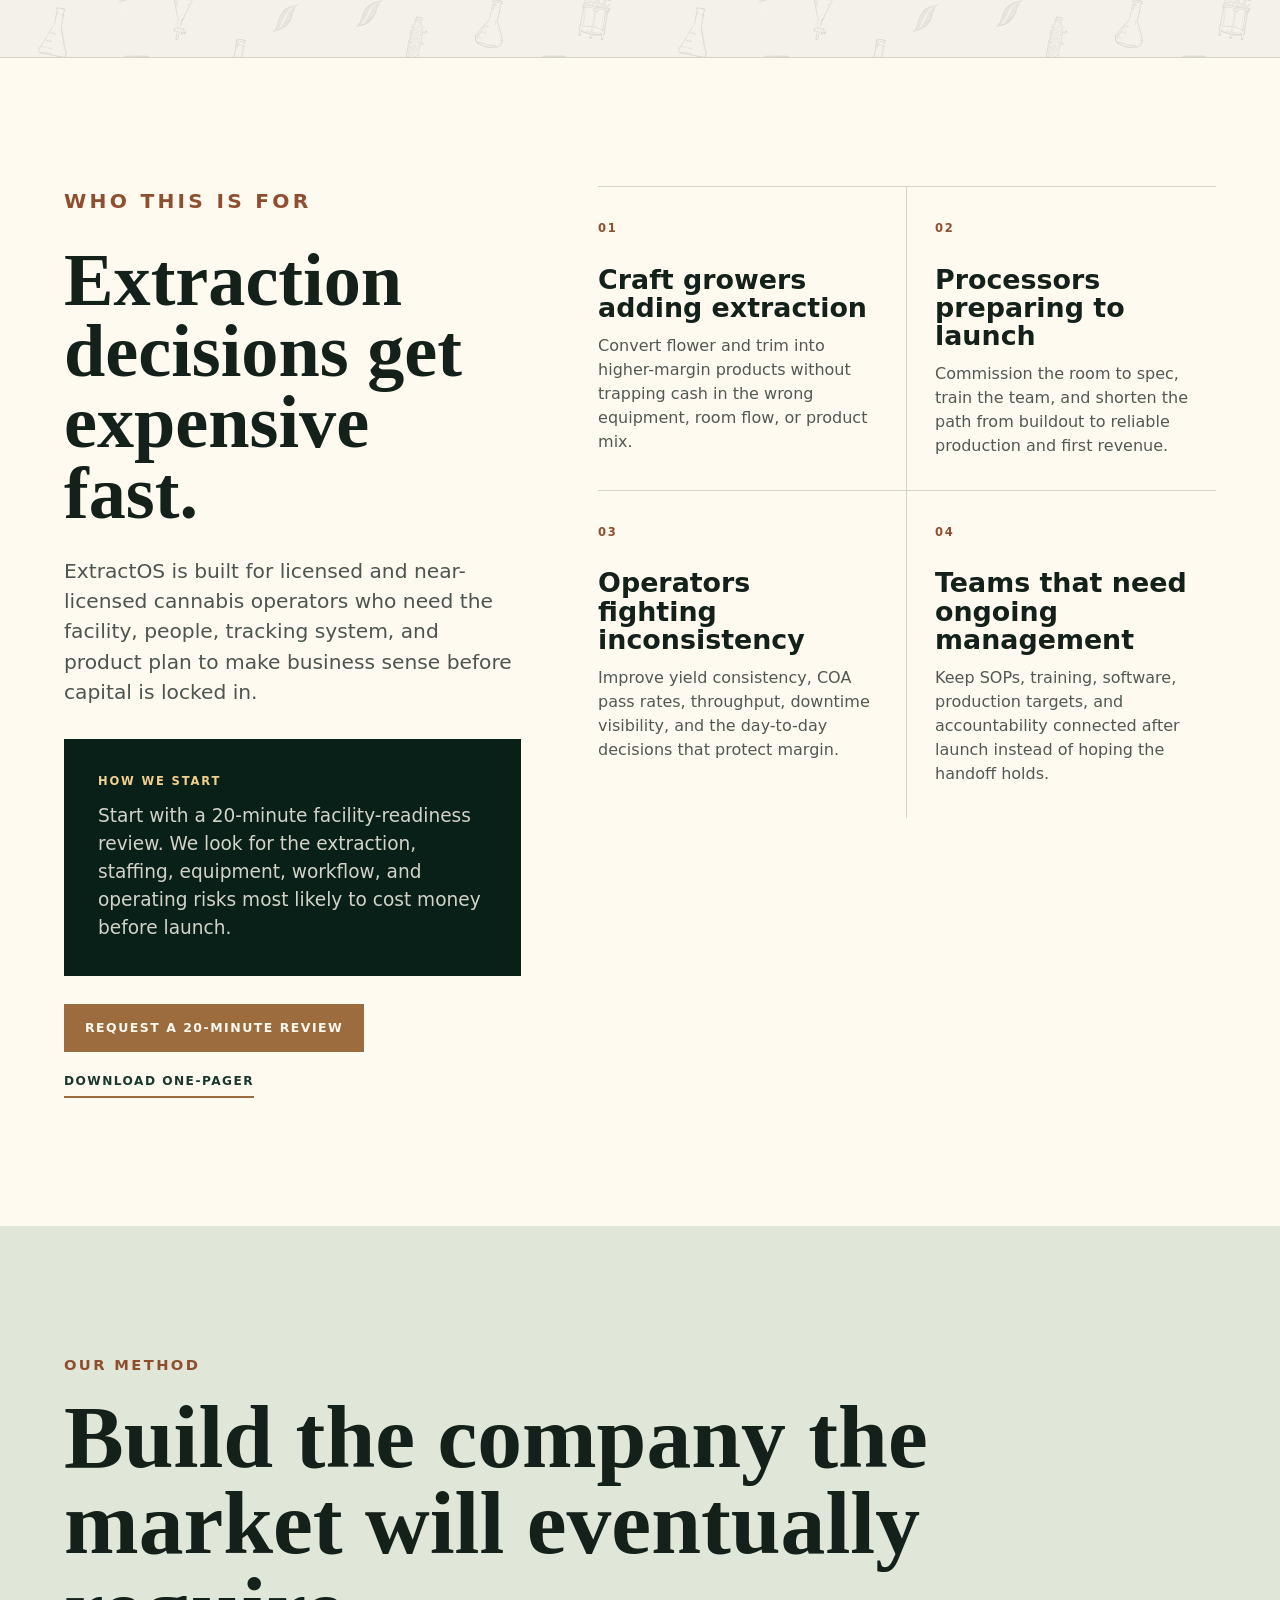
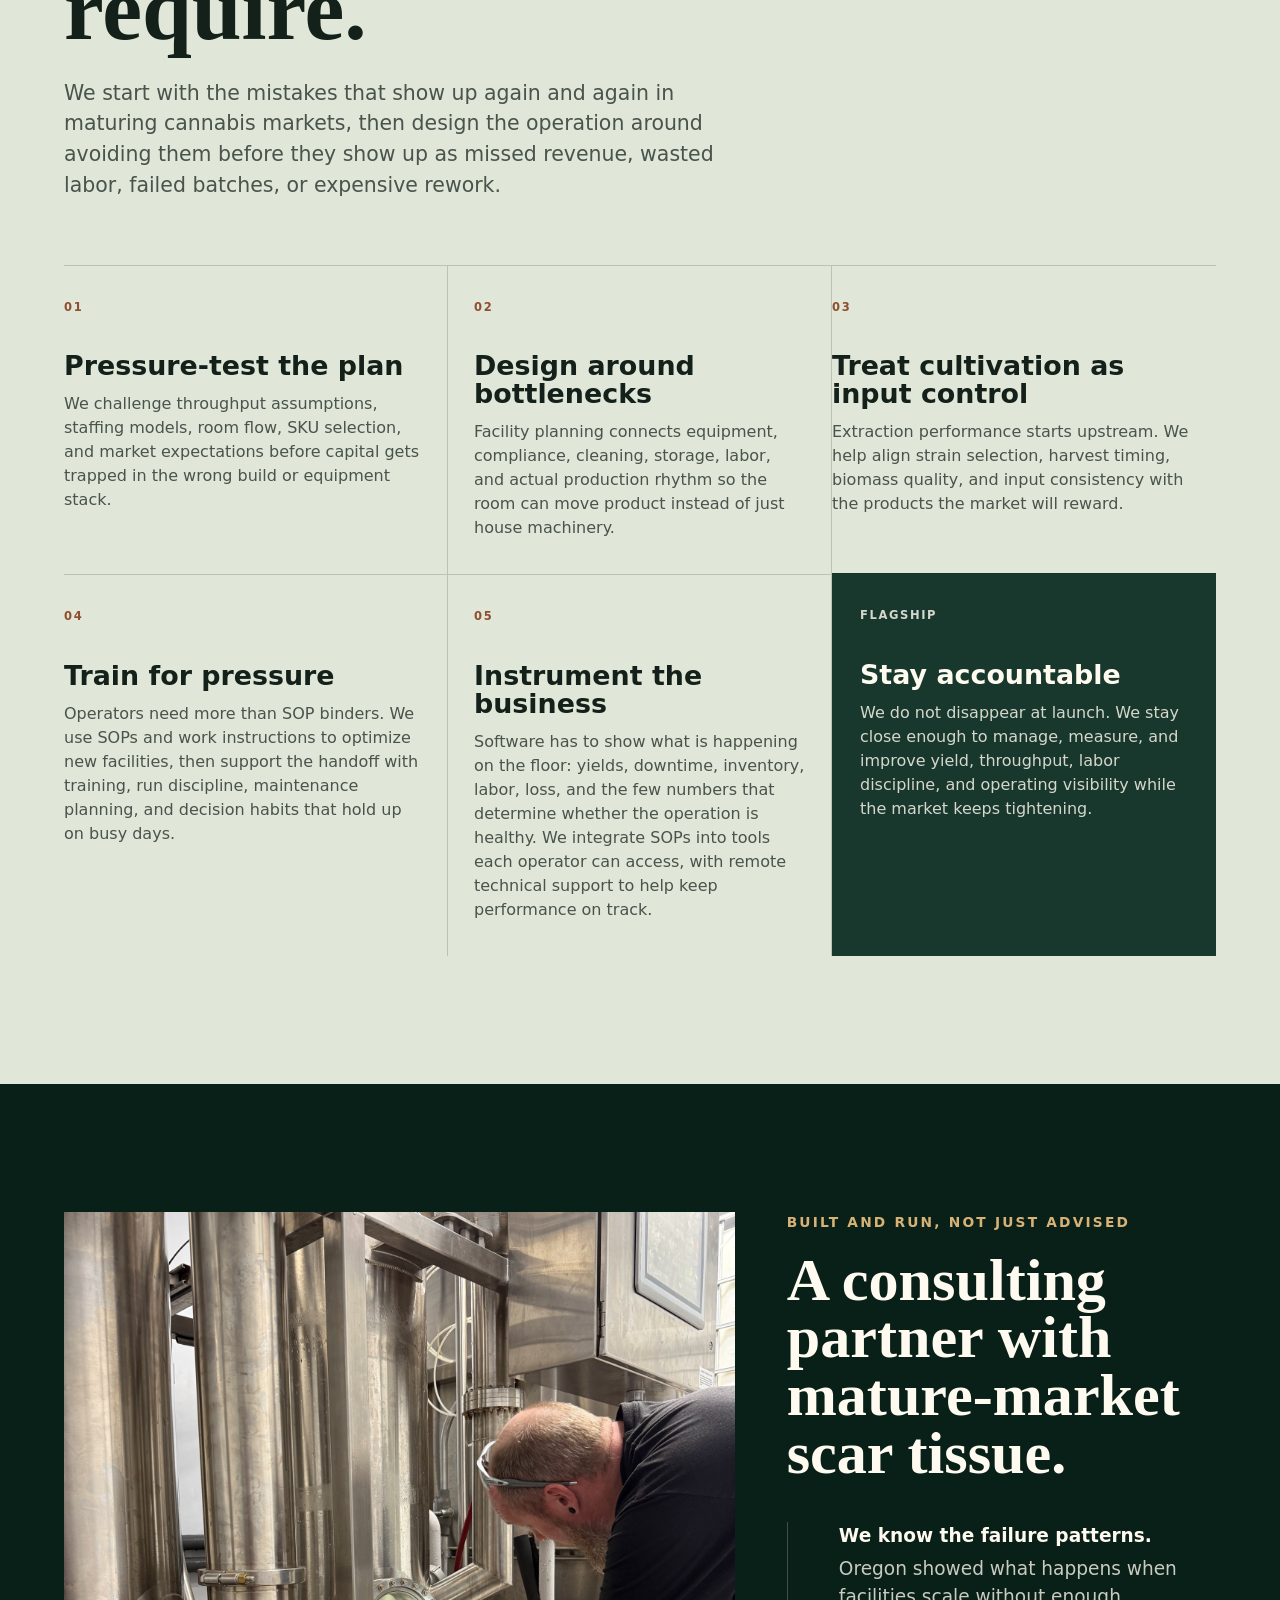
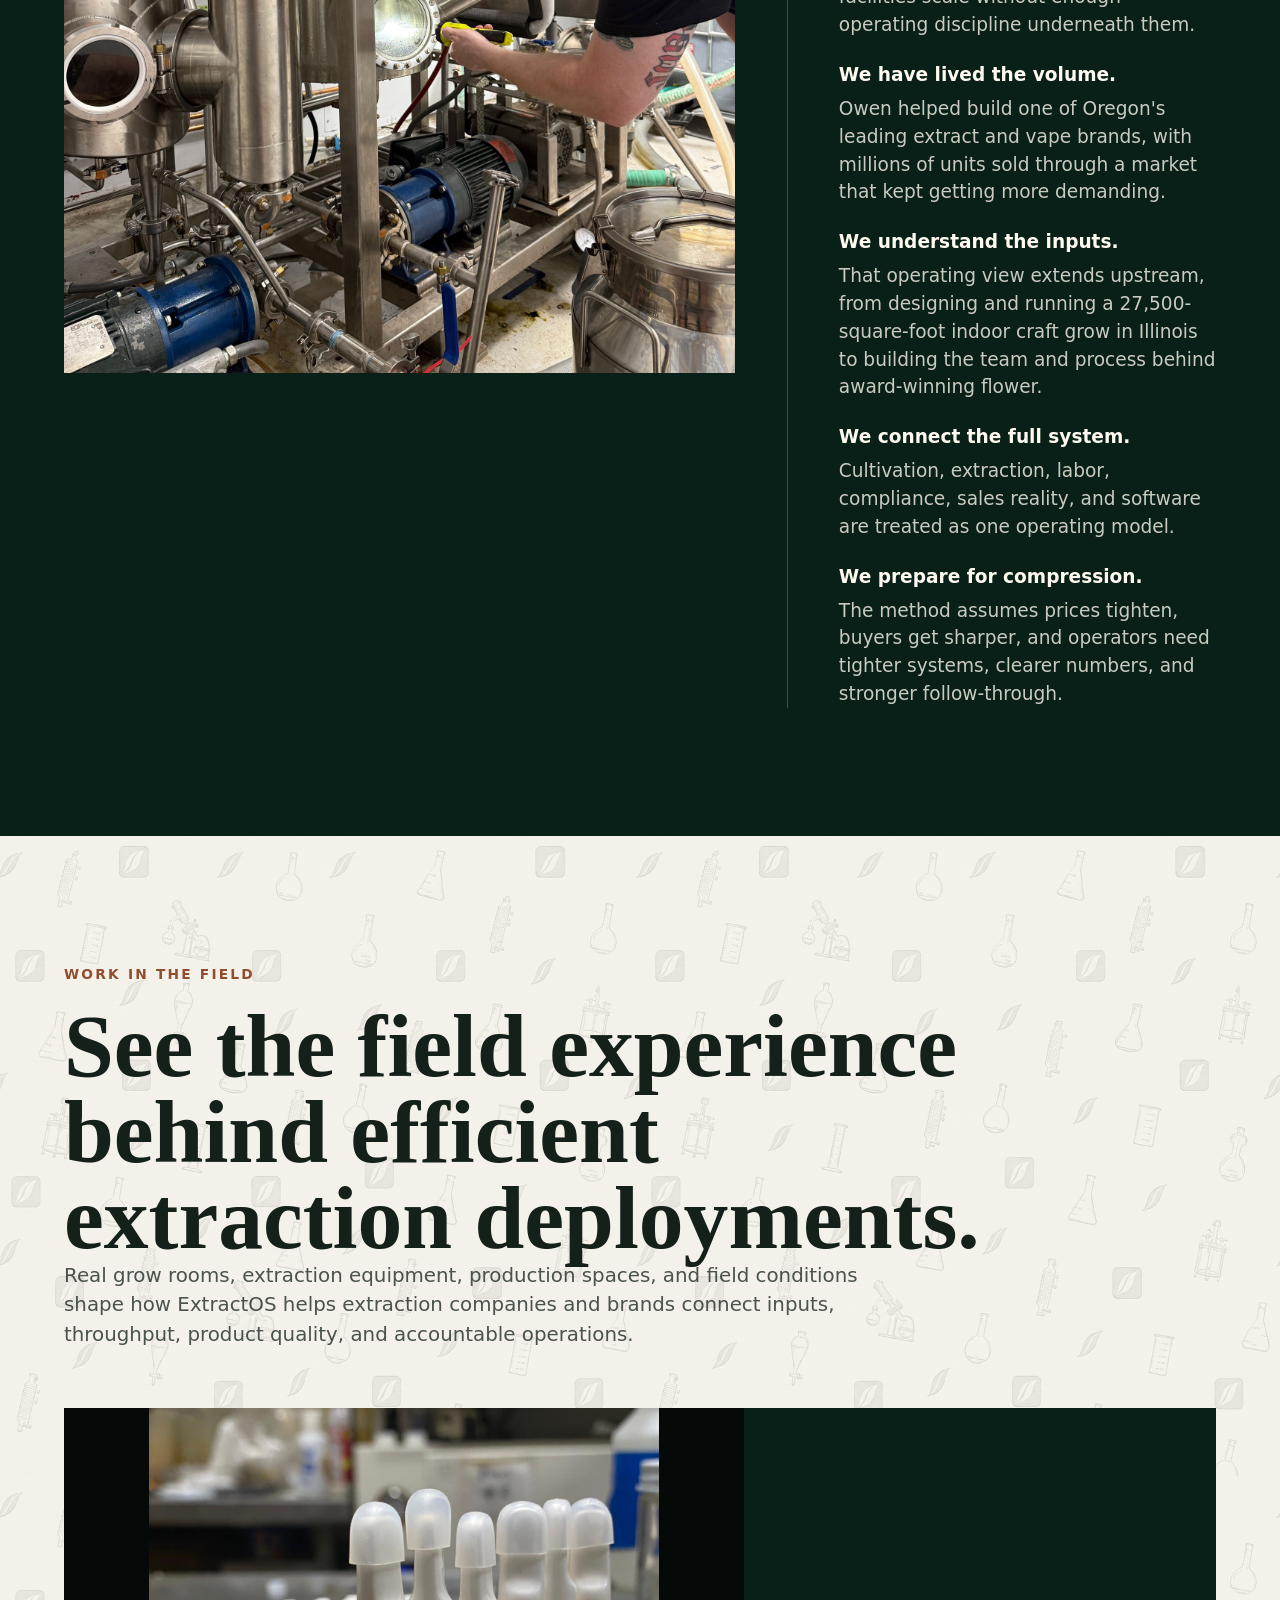
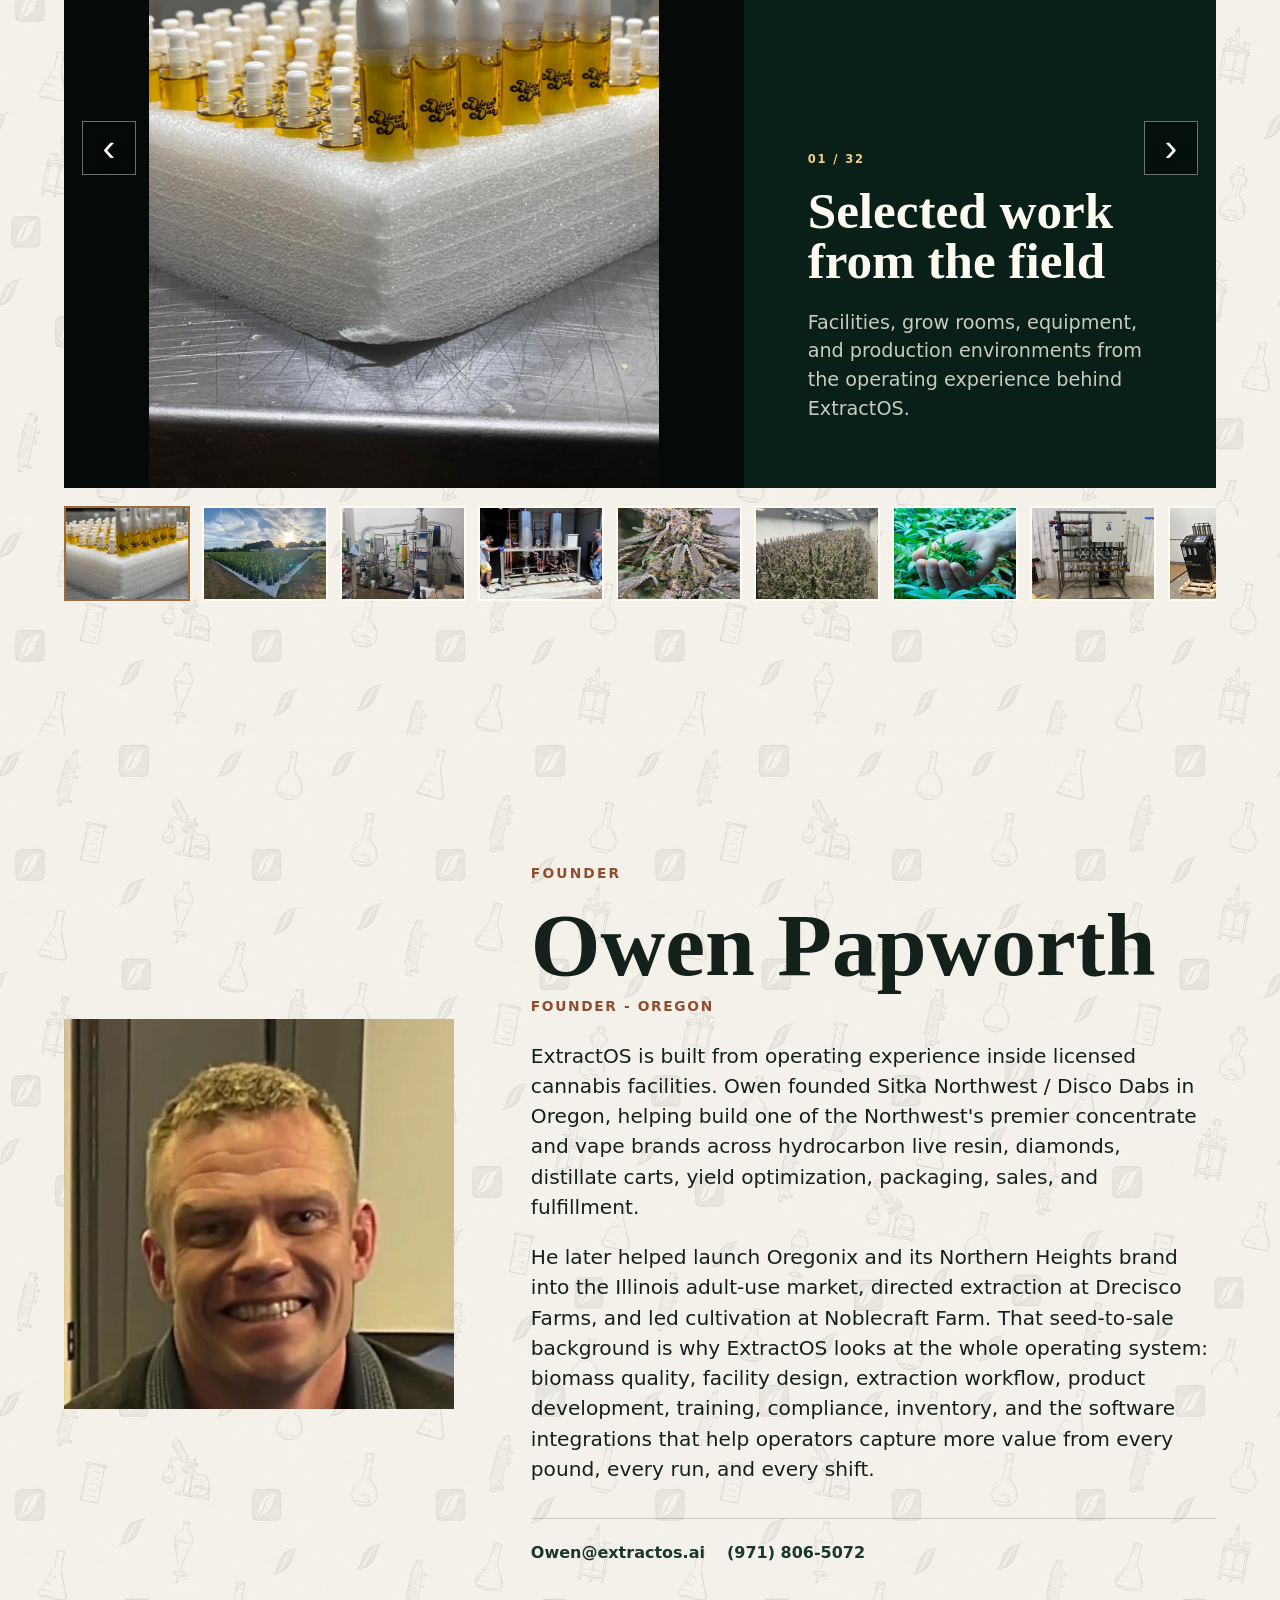
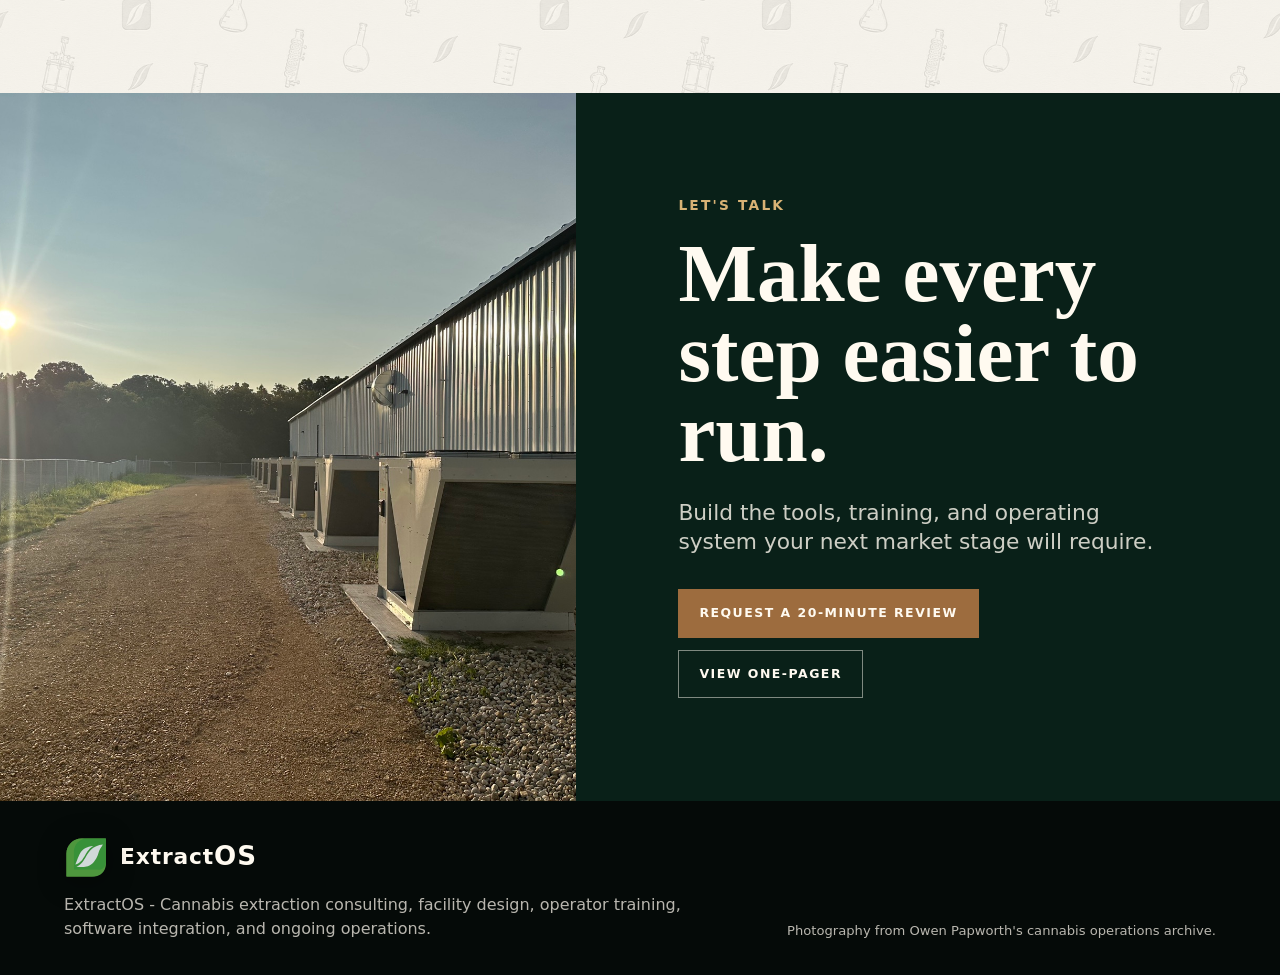
==== commit de53ad65: "Refine operator fit copy" ====
--- a/index.html
+++ b/index.html
@@ -112,7 +112,7 @@
             <p class="eyebrow dark">Who this is for</p>
             <h2 id="fit-title">Extraction decisions get expensive fast.</h2>
             <p>
-              ExtractOS is built for licensed and near-licensed cannabis operators who need the room, people, data, and product plan to make business sense before capital is locked in.
+              ExtractOS is built for licensed and near-licensed cannabis operators who need the facility, people, tracking system, and product plan to make business sense before capital is locked in.
             </p>
             <div class="start-note">
               <span>How we start</span>
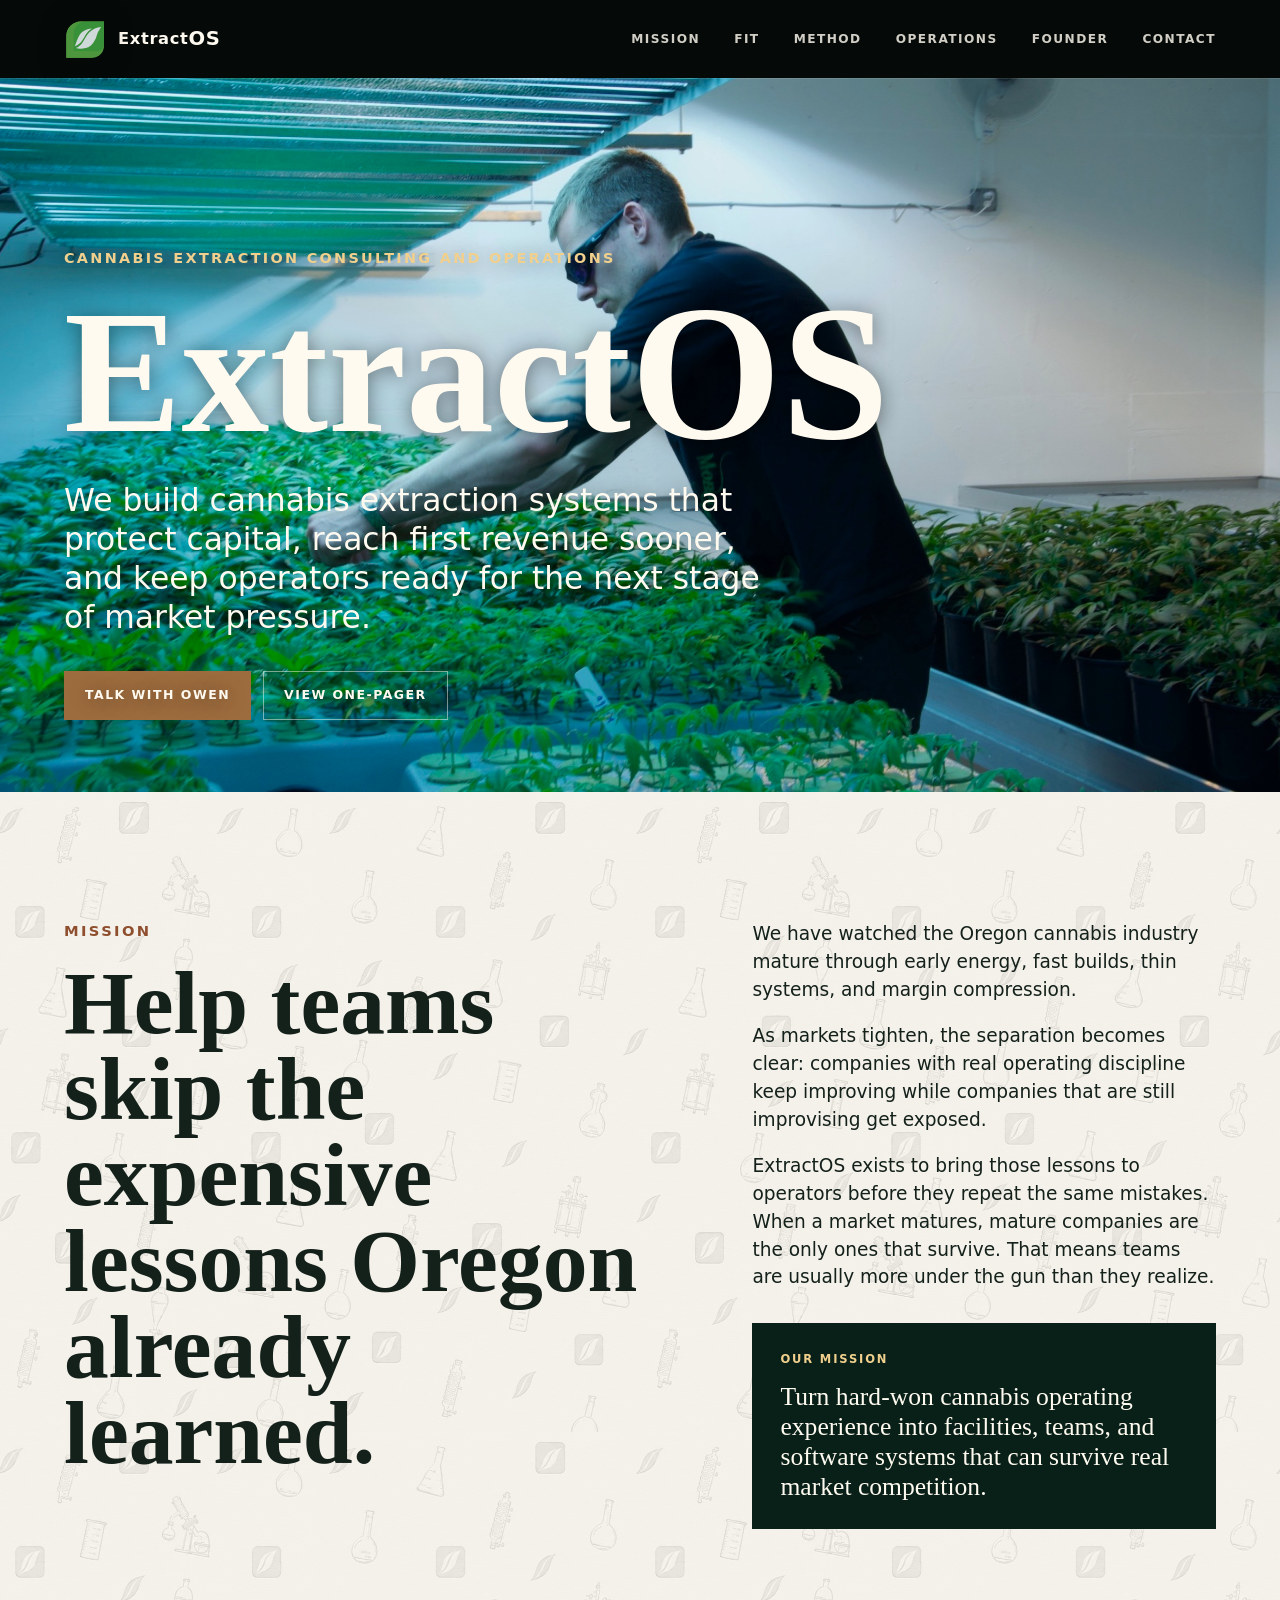
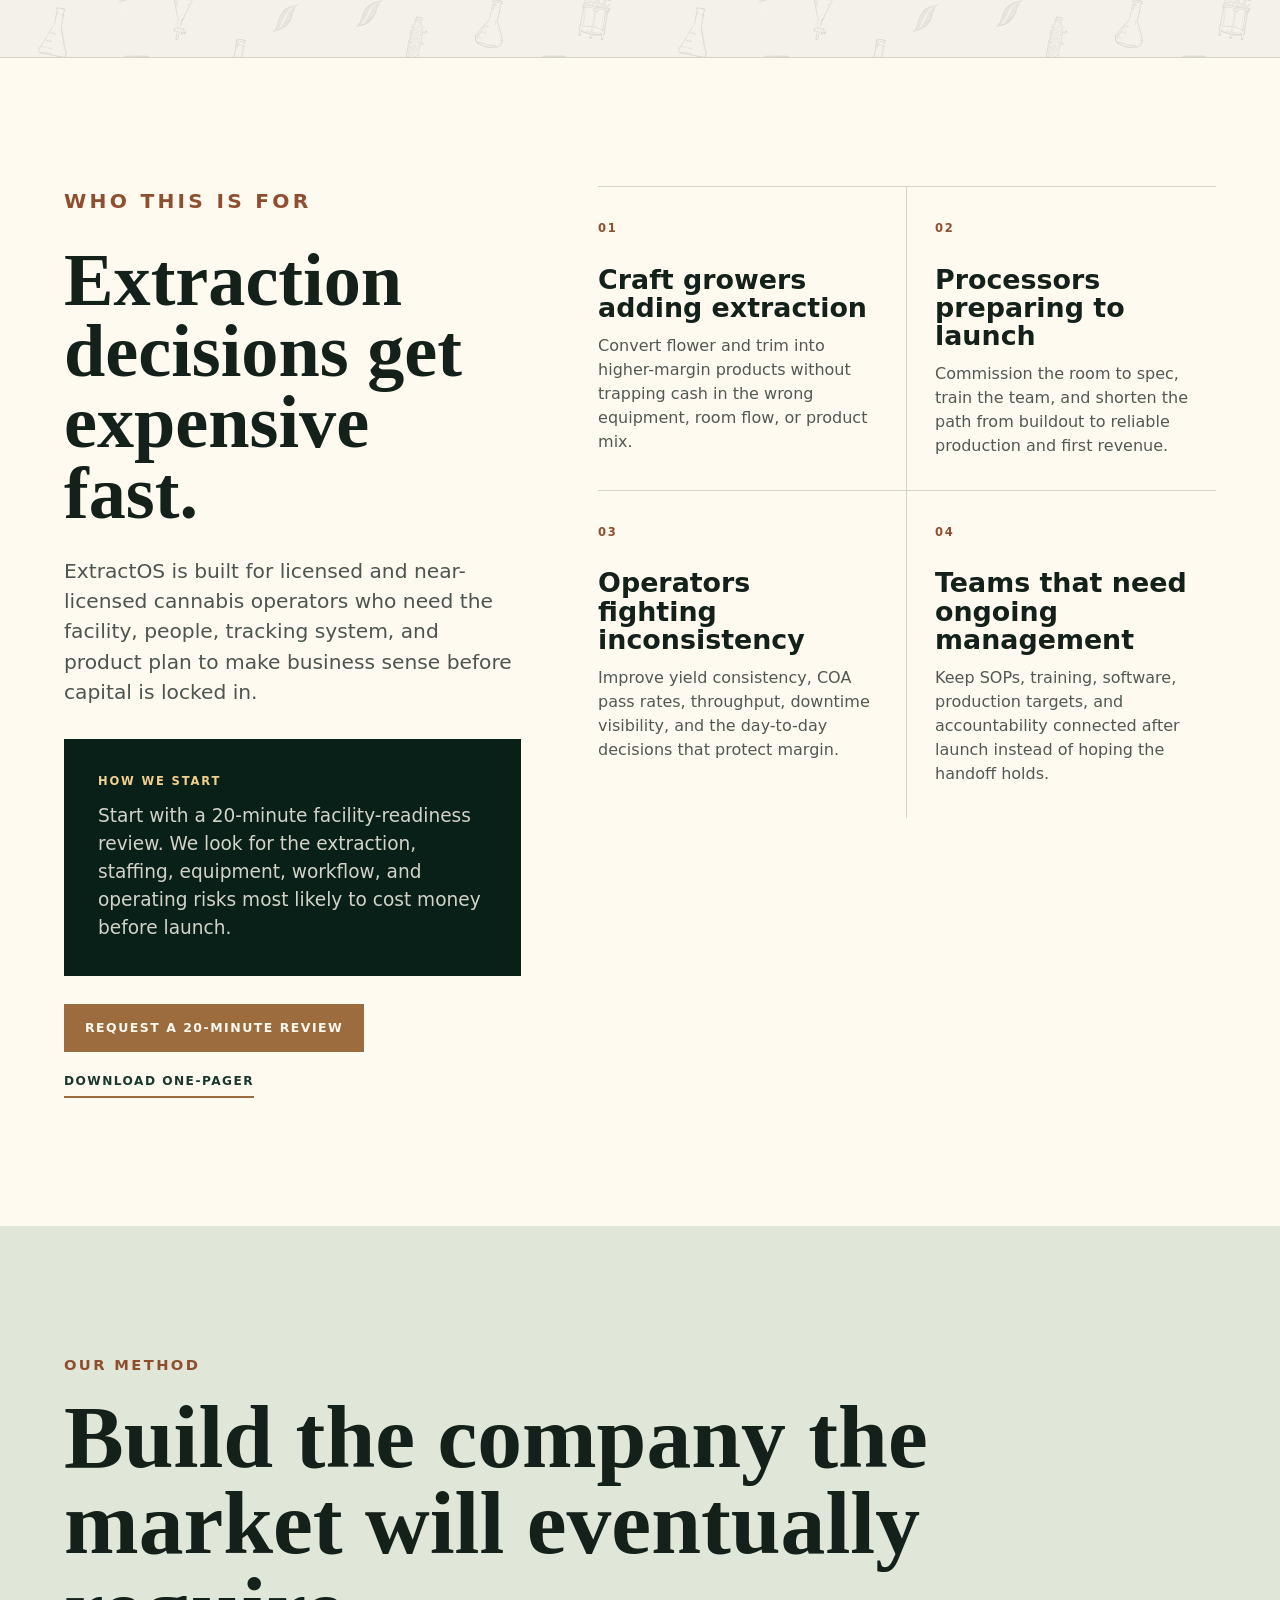
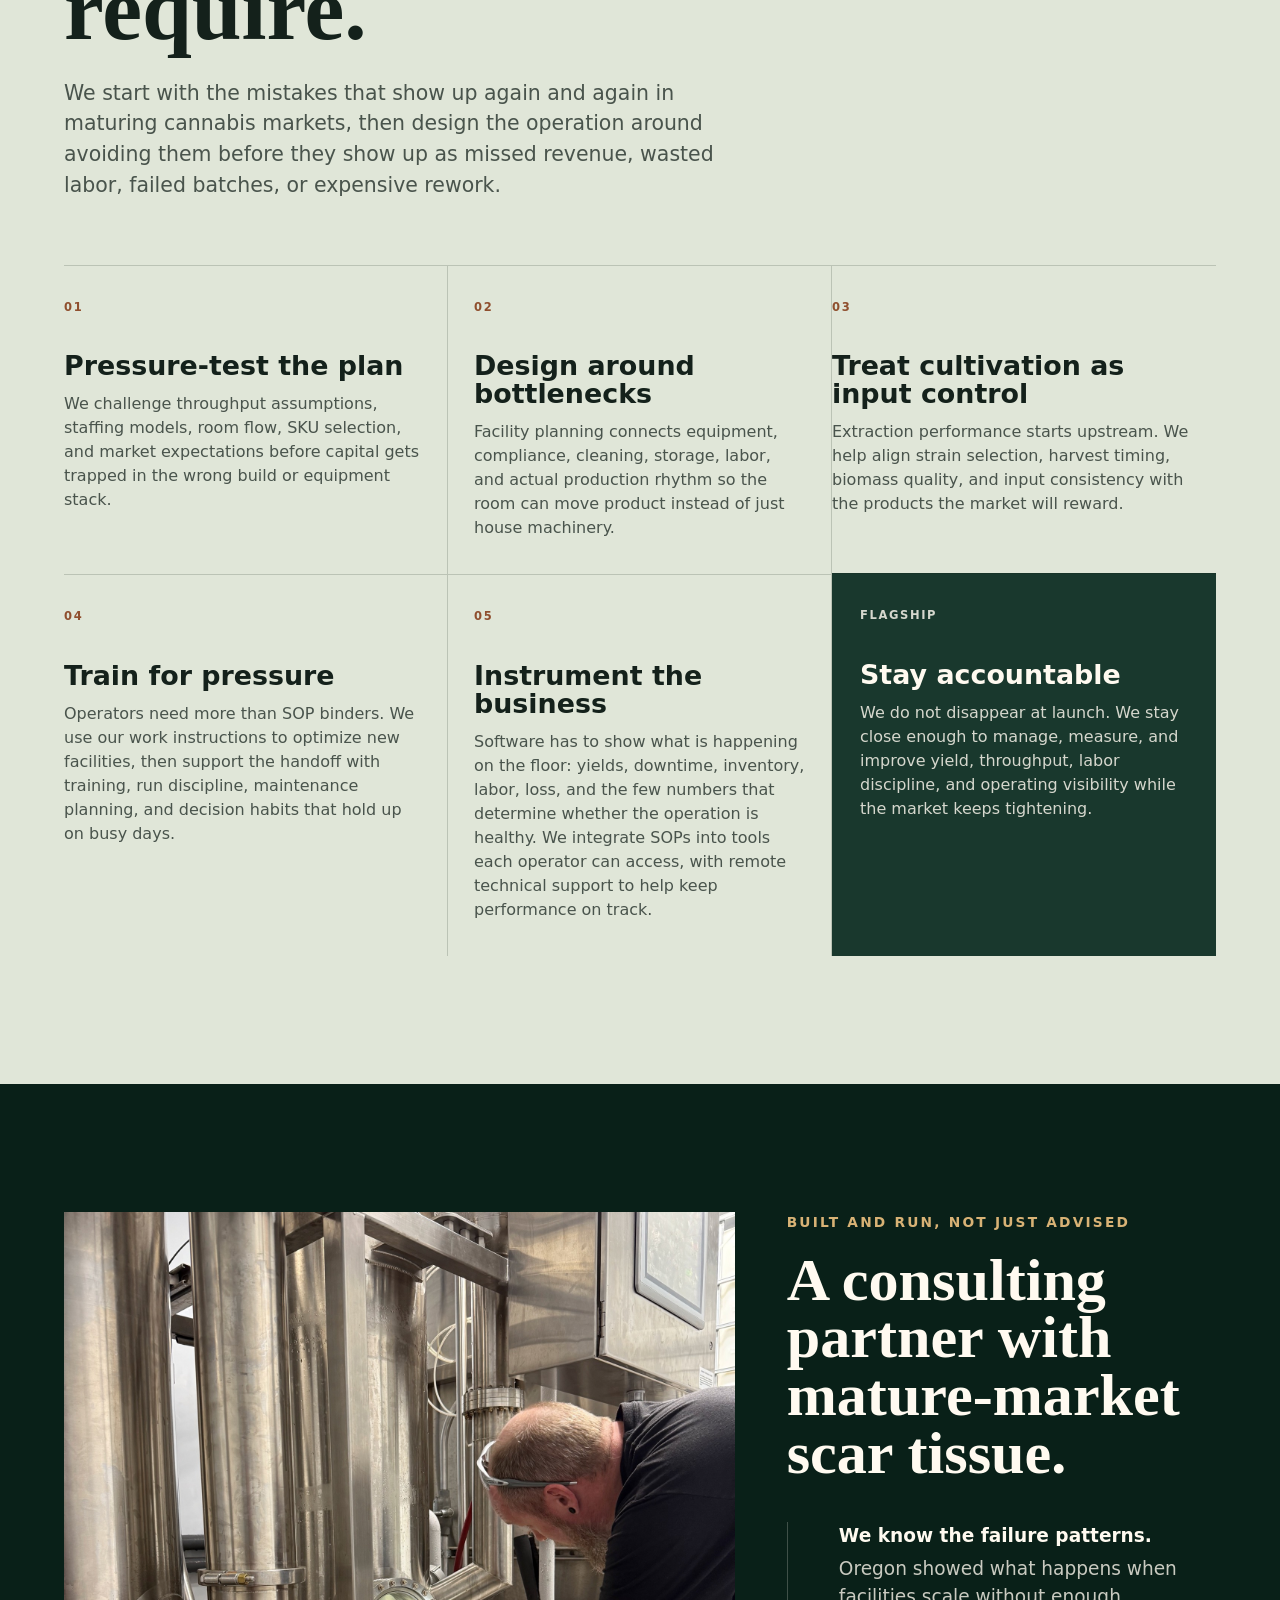
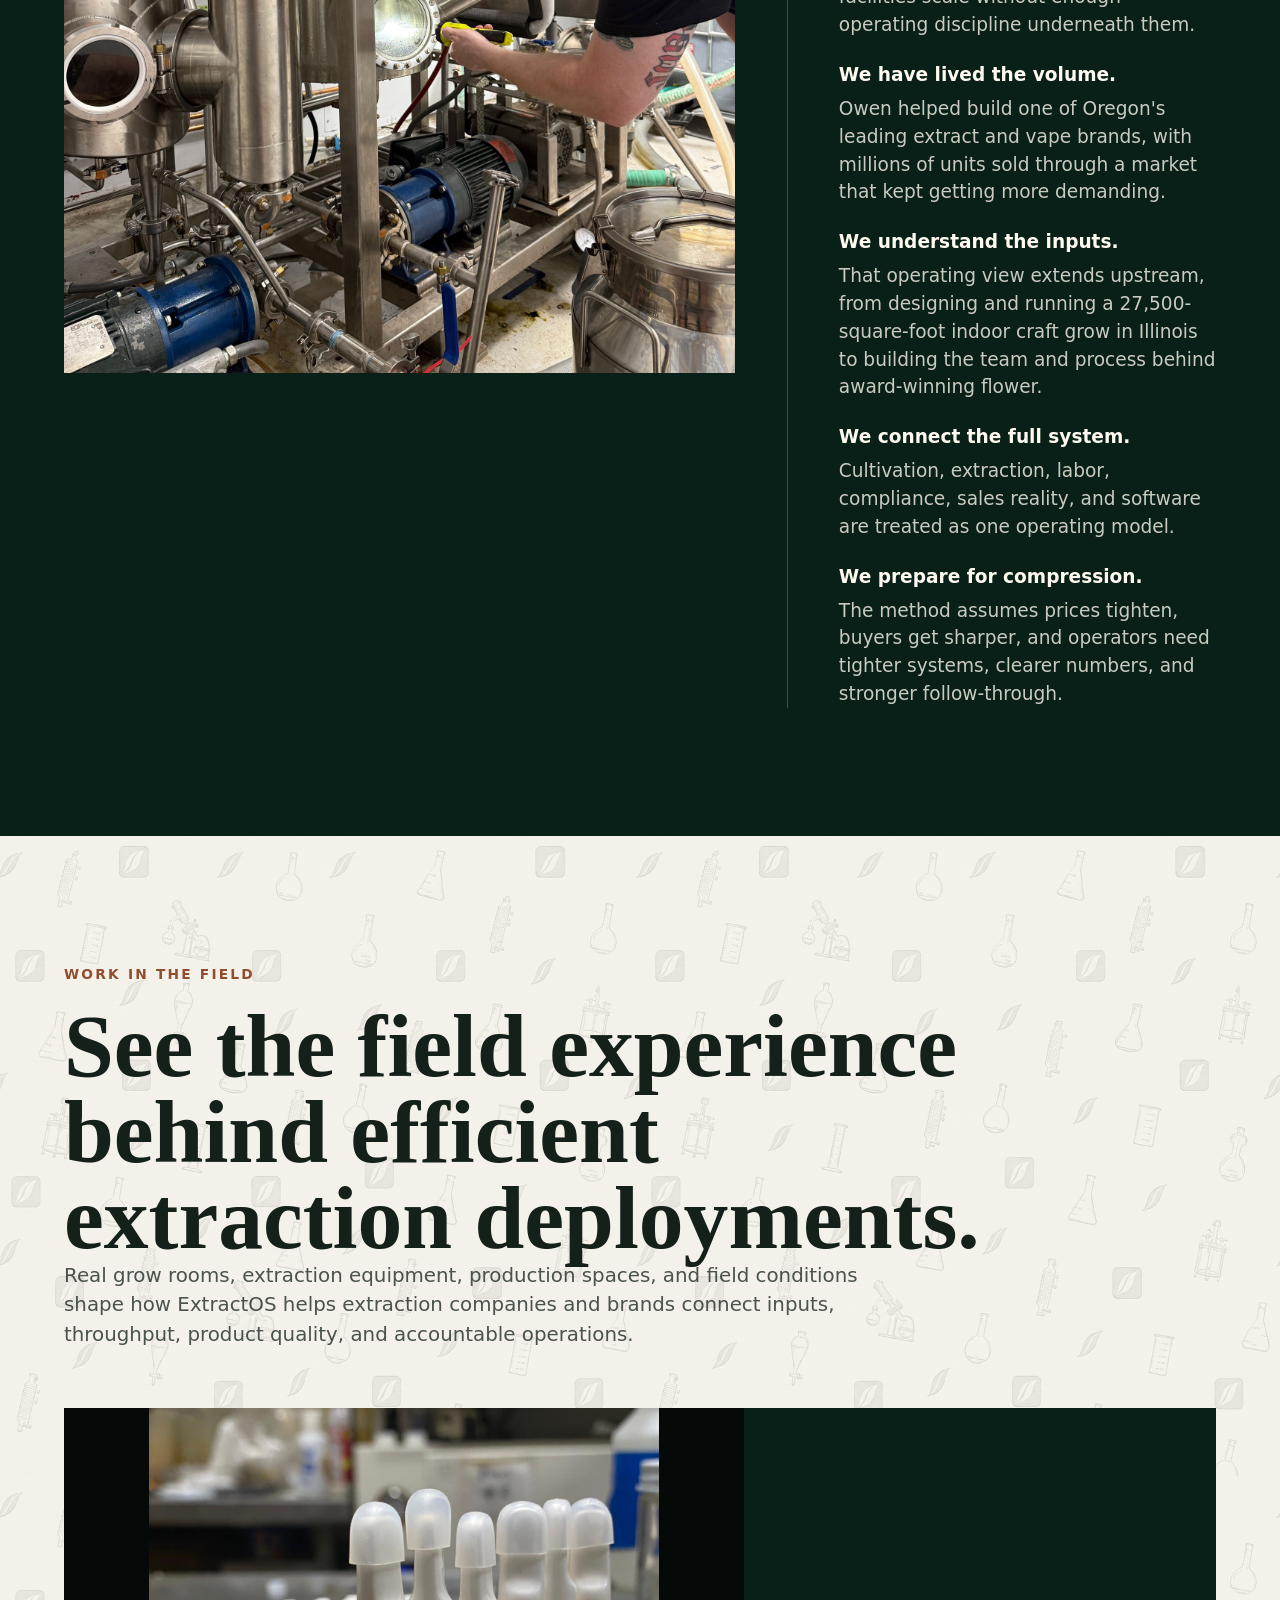
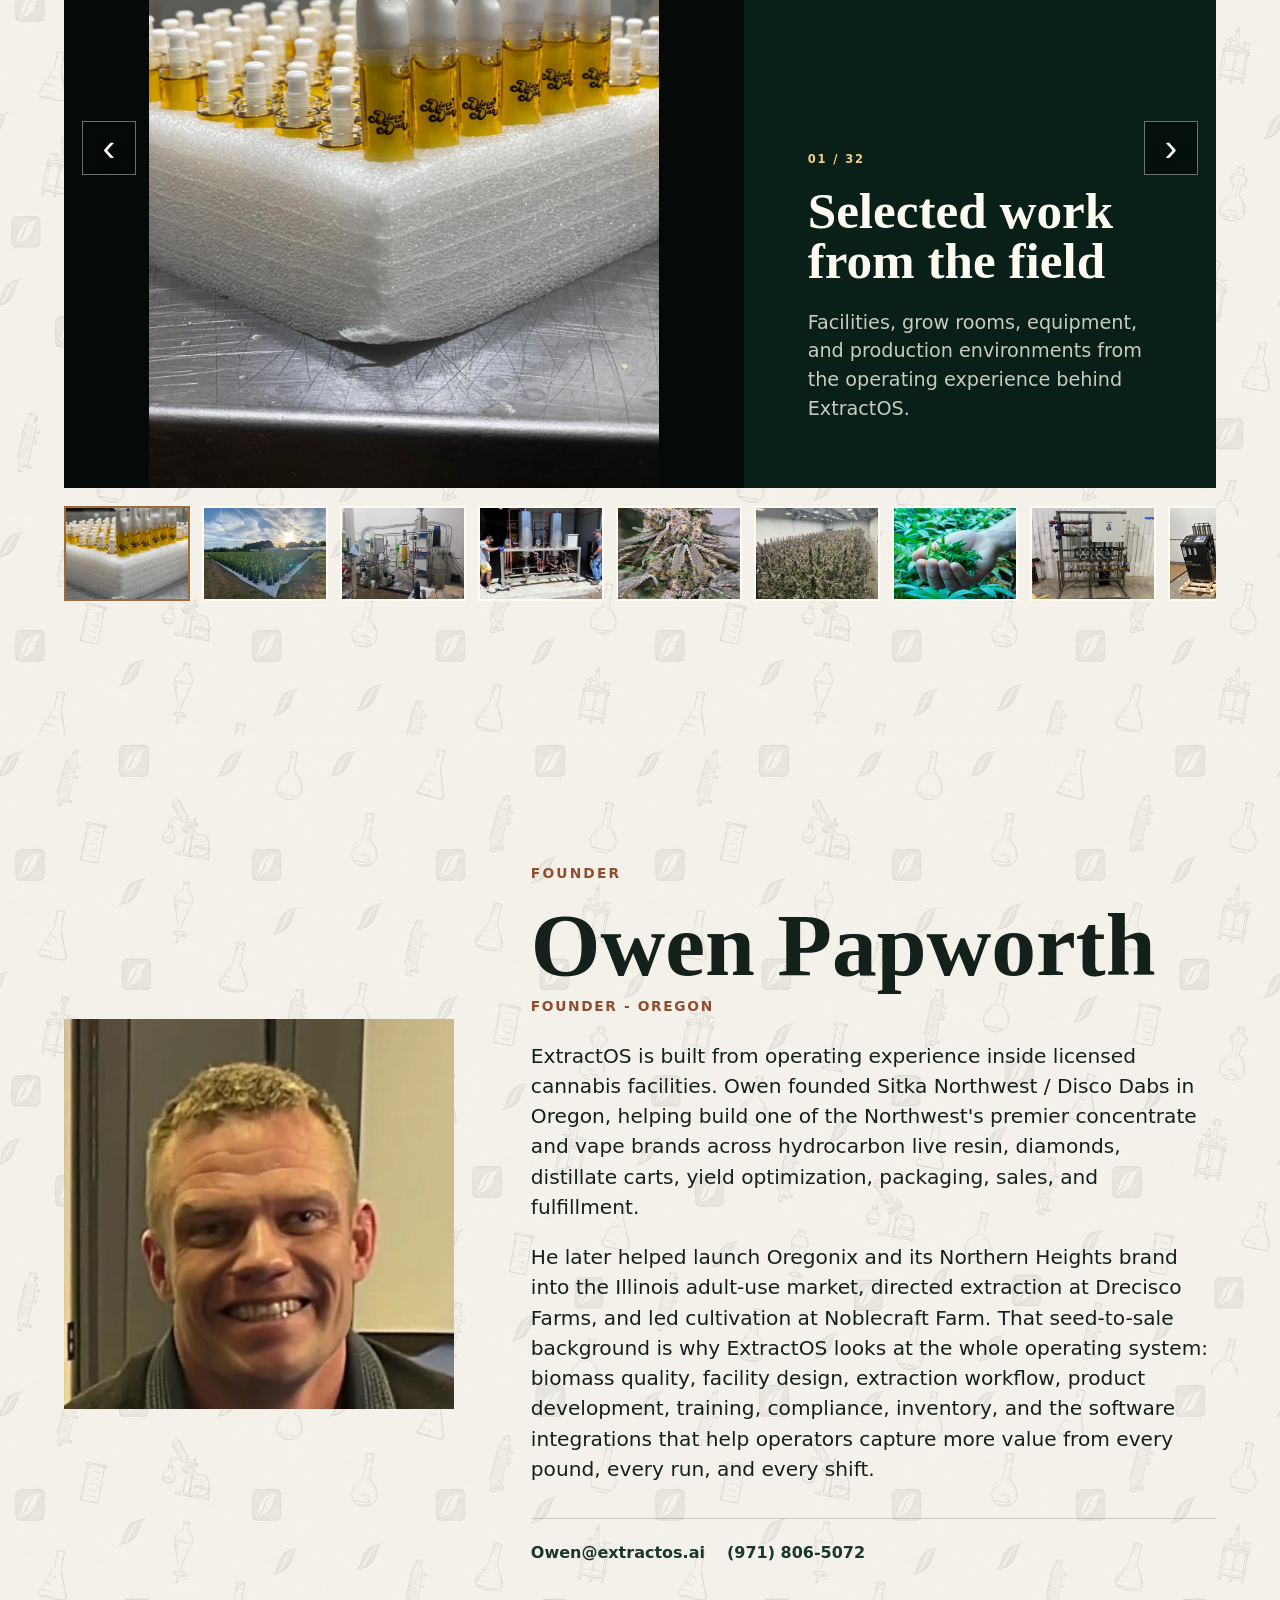
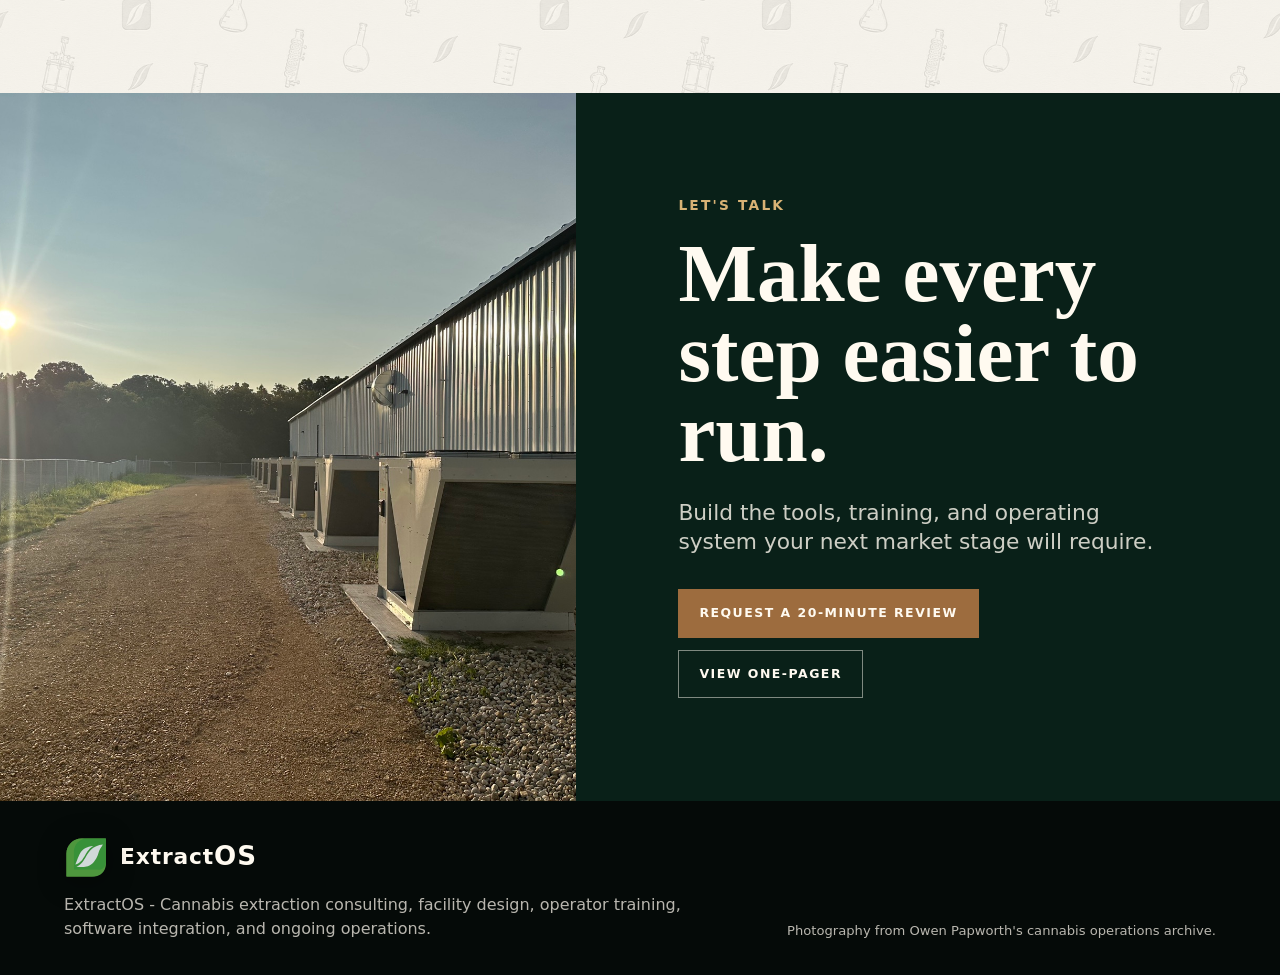
==== commit dd737460: "Refine training instructions copy" ====
--- a/index.html
+++ b/index.html
@@ -174,7 +174,7 @@
             <article class="service">
               <span>04</span>
               <h3>Train for pressure</h3>
-              <p>Operators need more than SOP binders. We use SOPs and work instructions to optimize new facilities, then support the handoff with training, run discipline, maintenance planning, and decision habits that hold up on busy days.</p>
+              <p>Operators need more than SOP binders. We use our work instructions to optimize new facilities, then support the handoff with training, run discipline, maintenance planning, and decision habits that hold up on busy days.</p>
             </article>
             <article class="service">
               <span>05</span>
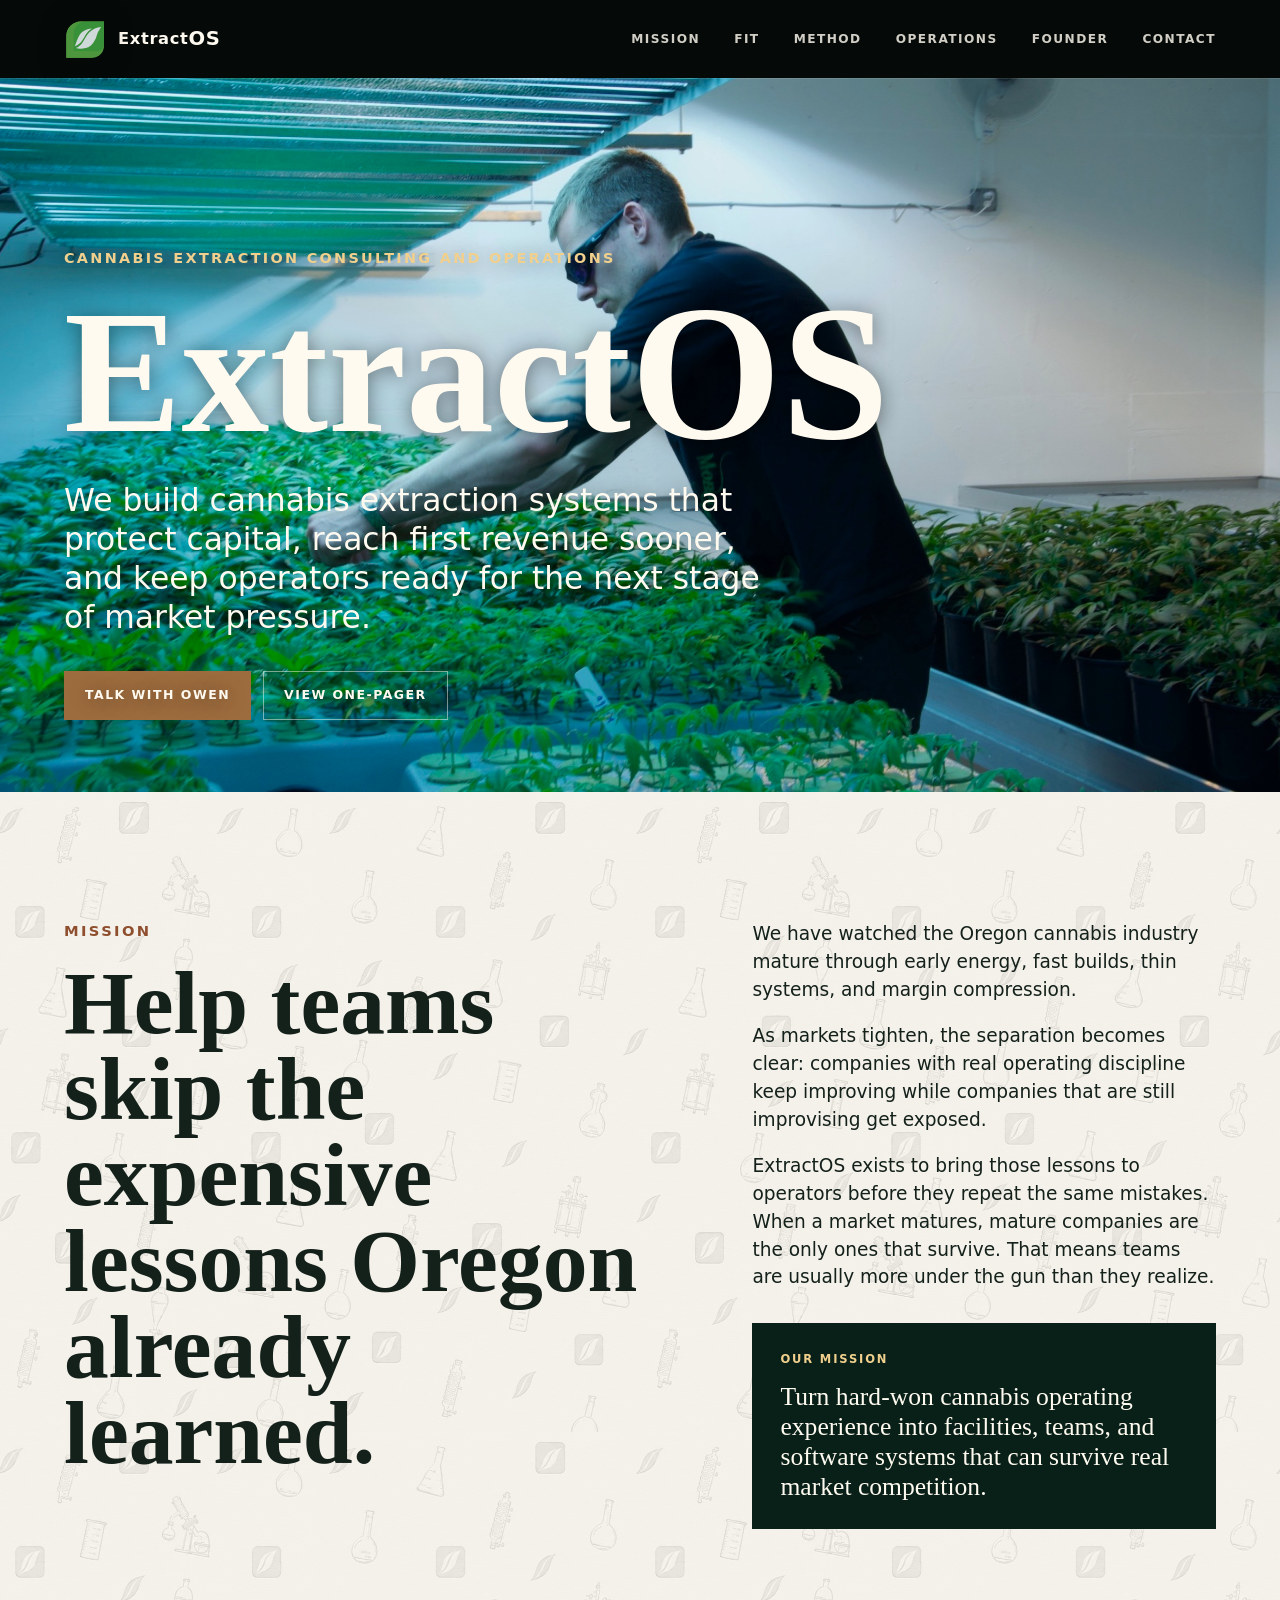
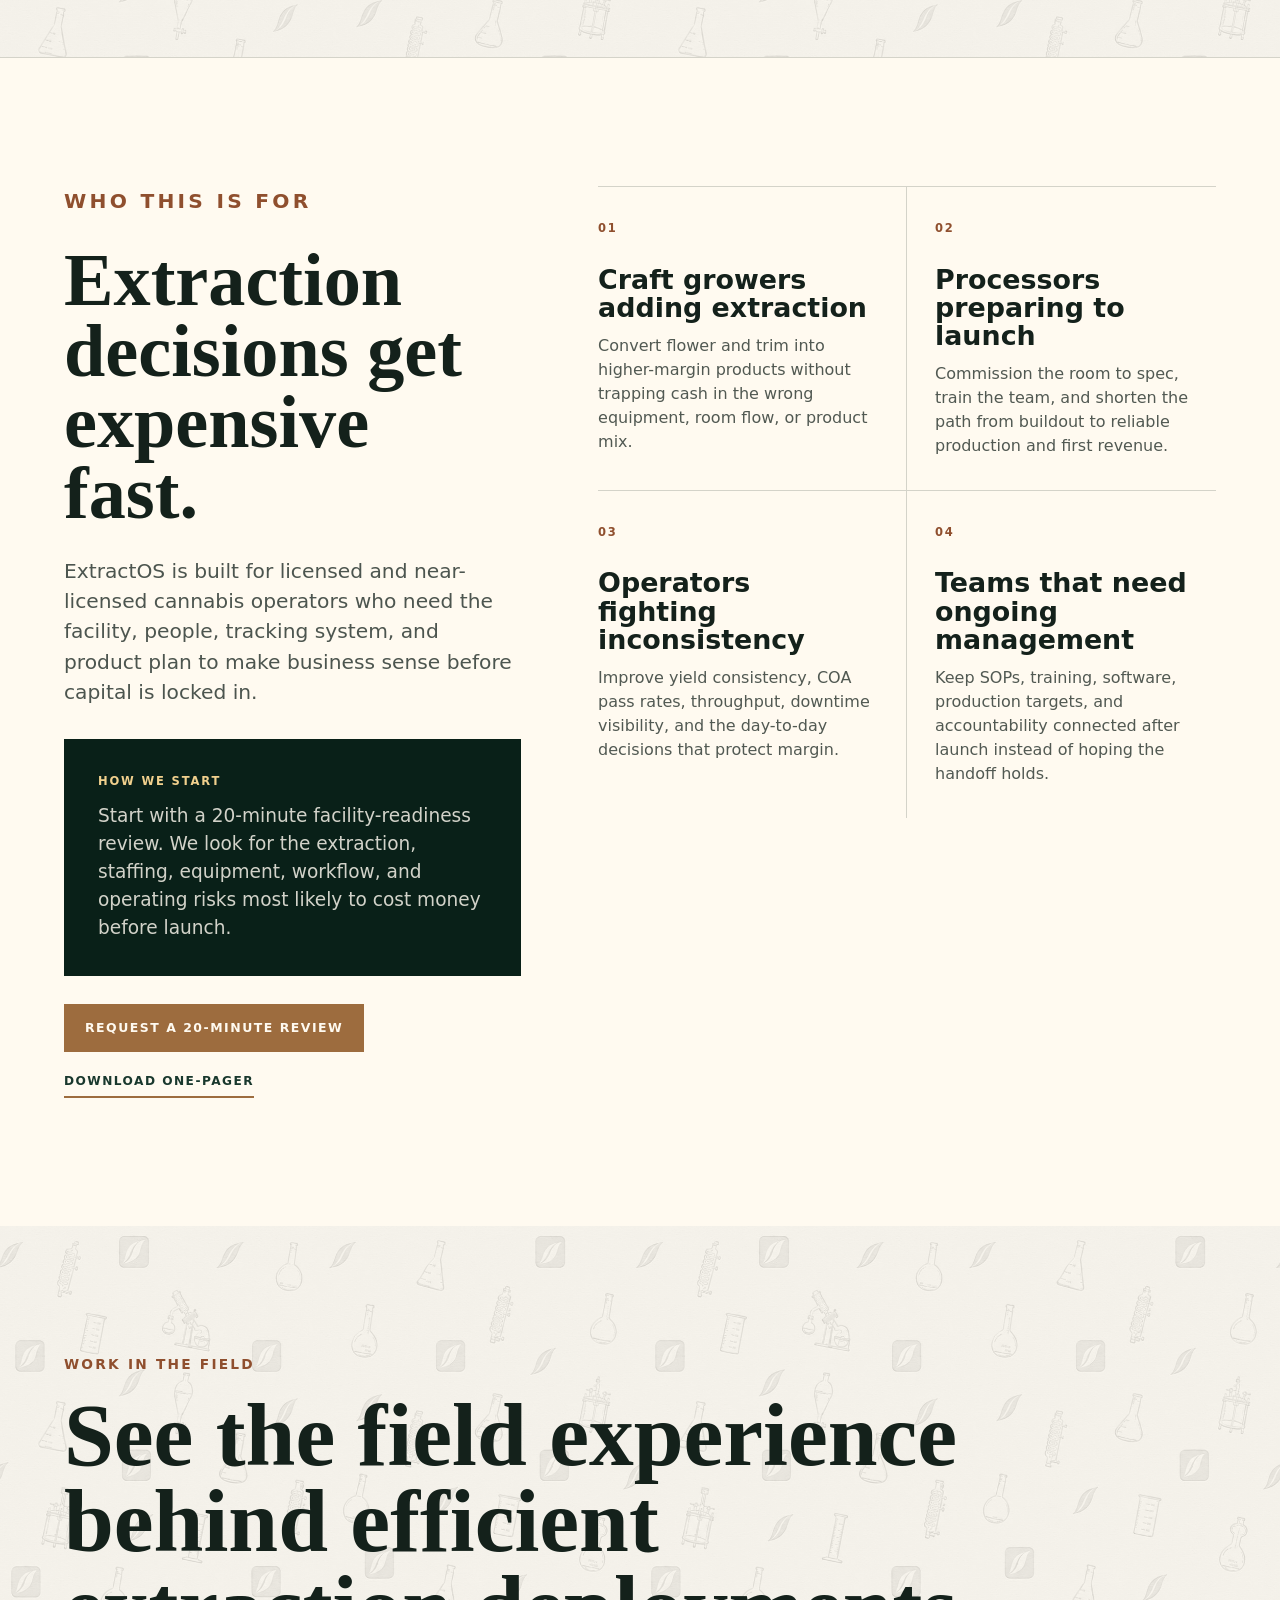
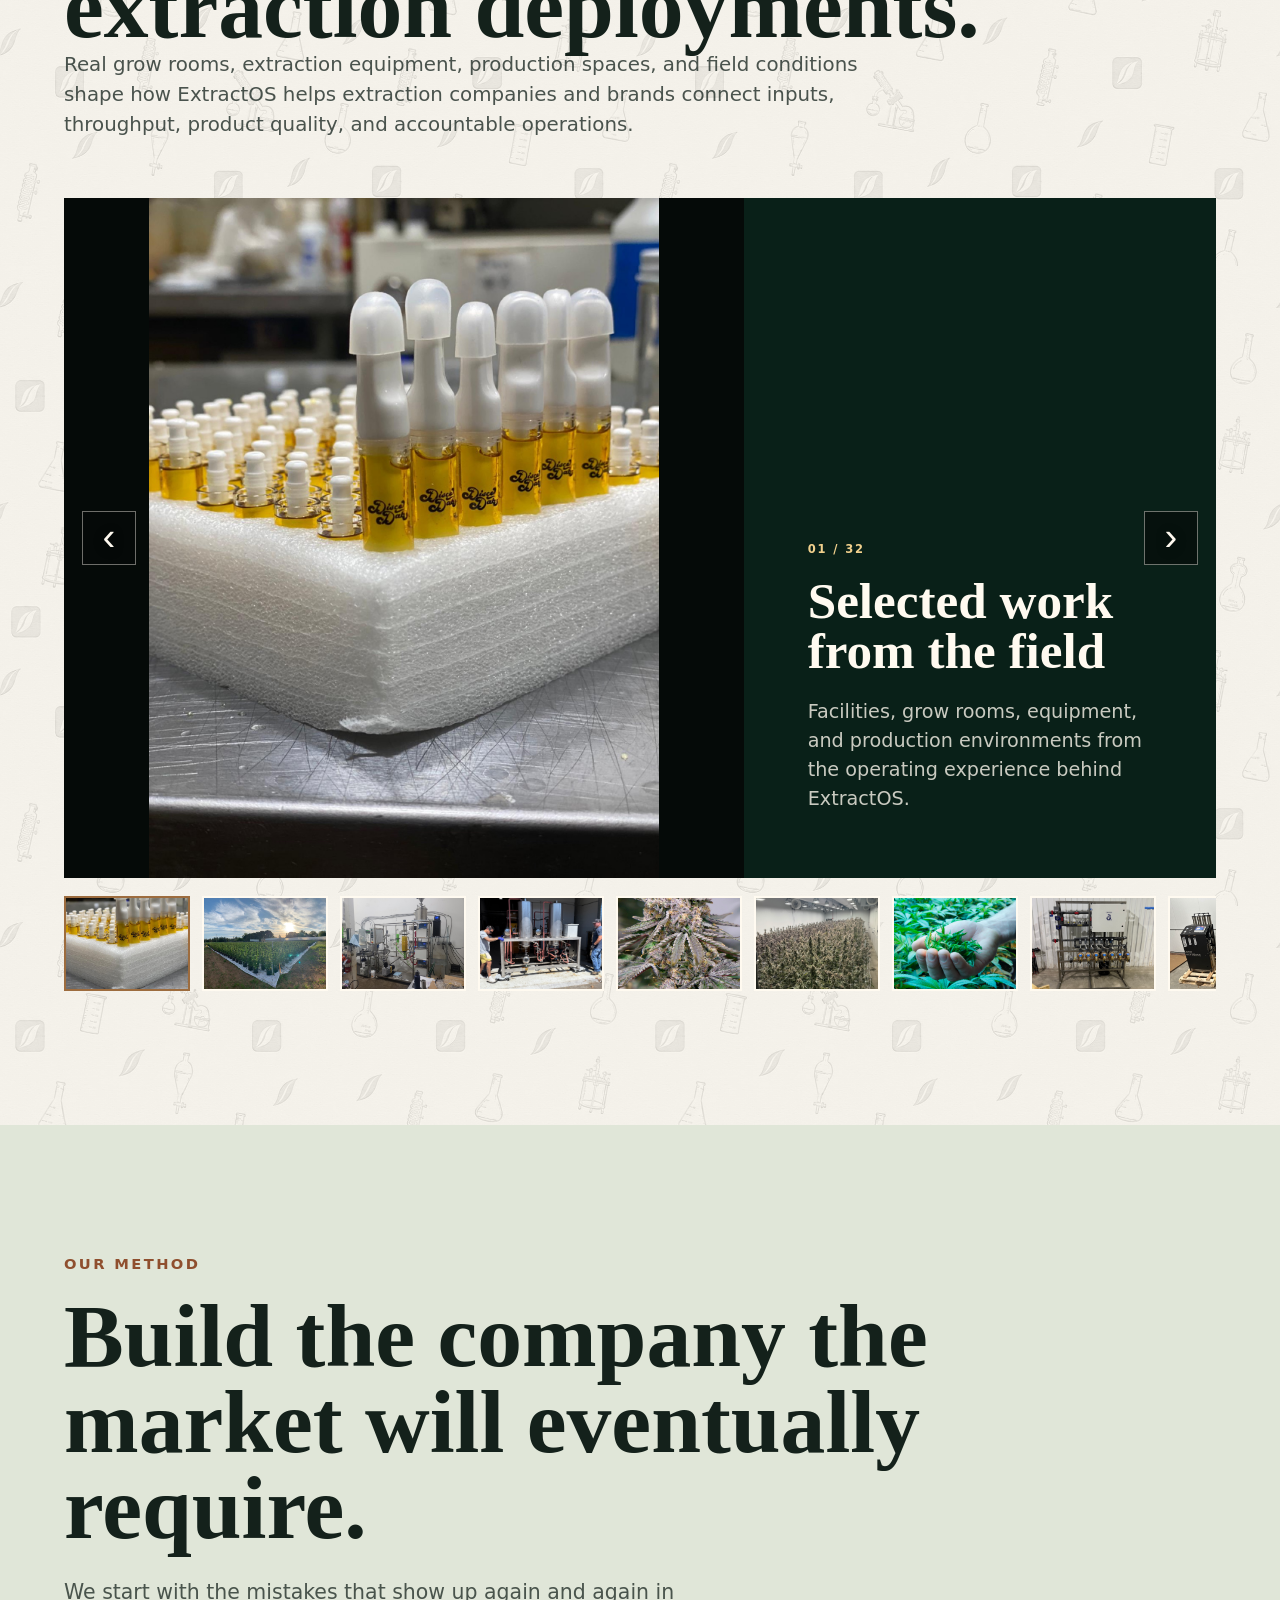
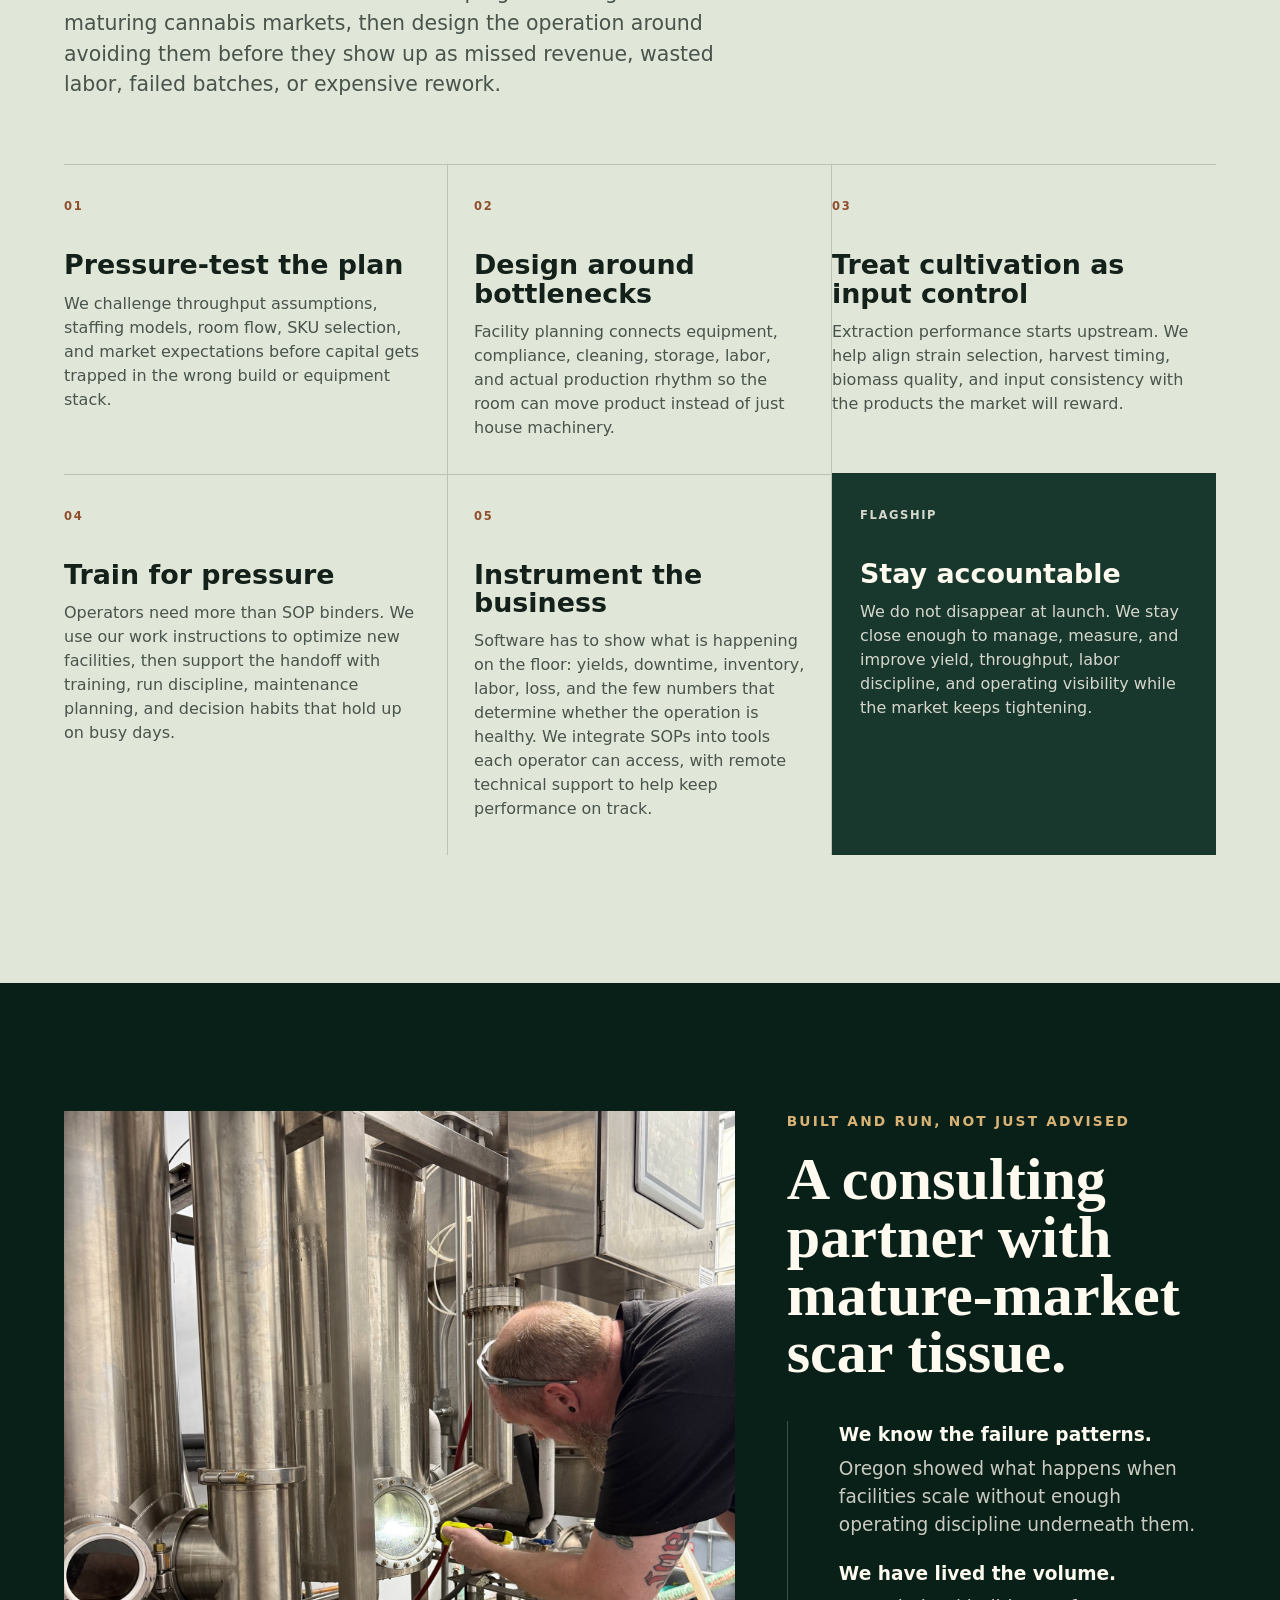
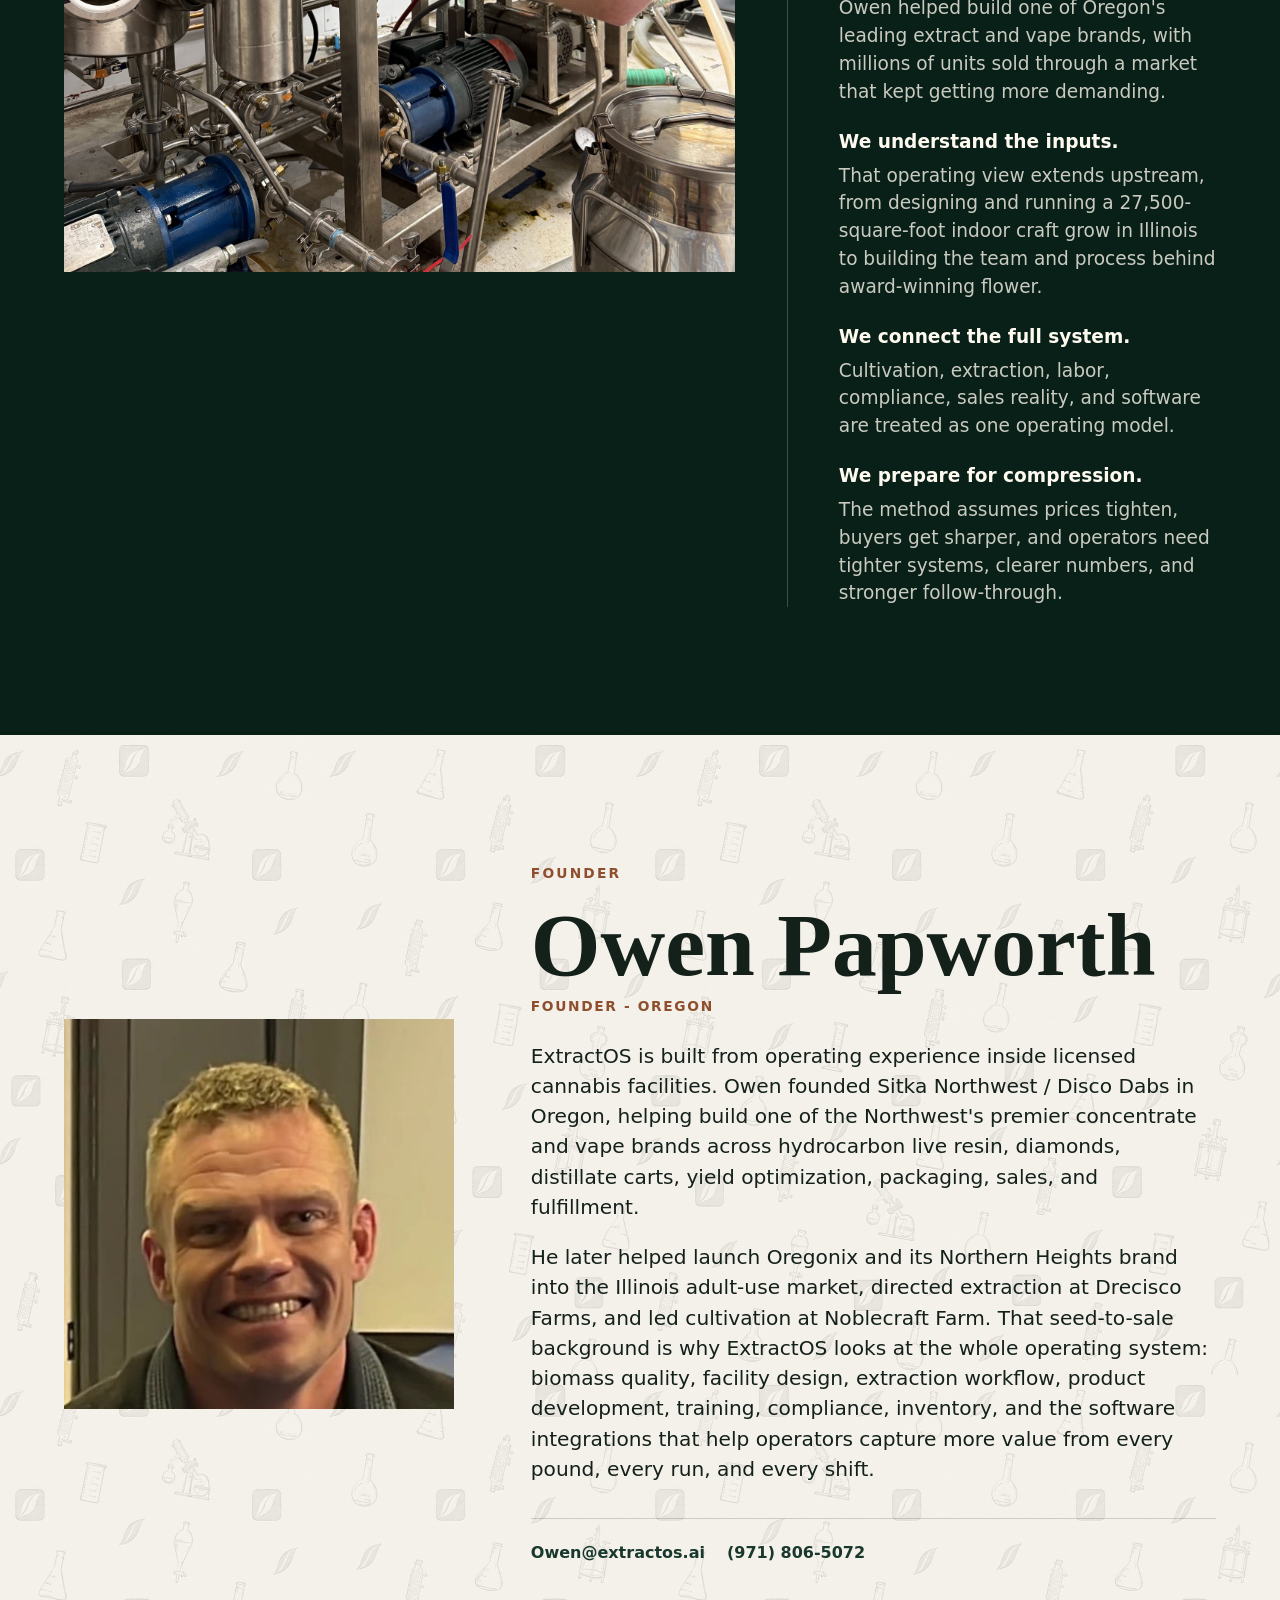
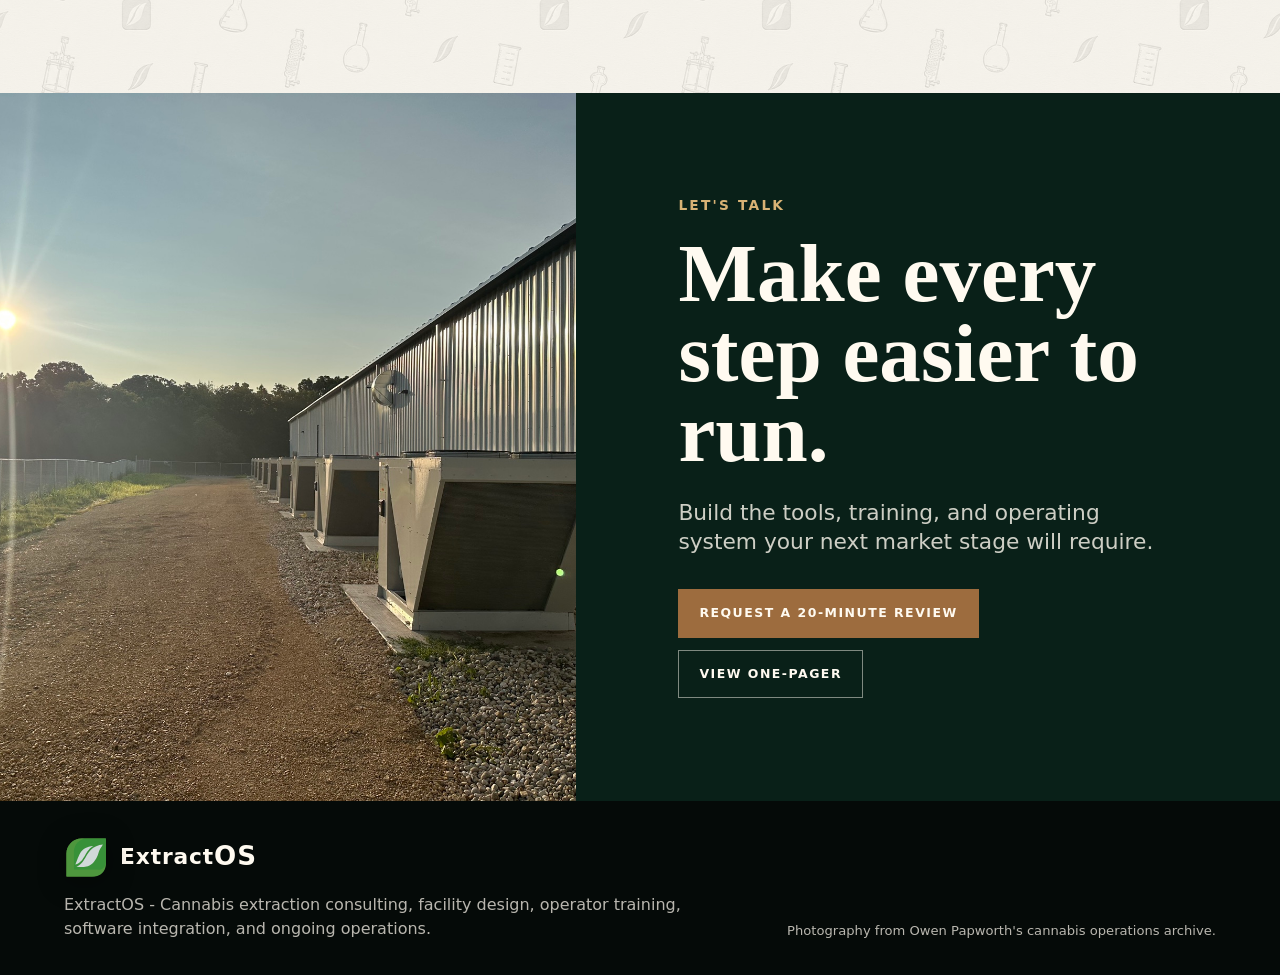
==== commit 0a47bb33: "Move field gallery after fit section" ====
--- a/index.html
+++ b/index.html
@@ -148,6 +148,38 @@
         </div>
       </section>
 
+      <section id="work-in-the-field" class="field-gallery integrated-field-gallery band cream" aria-labelledby="work-preview-title">
+        <div class="section-inner">
+          <div class="field-gallery-heading">
+            <p class="eyebrow dark">Work in the field</p>
+            <h2 id="work-preview-title">See the field experience behind efficient extraction deployments.</h2>
+            <p>
+              Real grow rooms, extraction equipment, production spaces, and field conditions shape how ExtractOS helps extraction companies and brands connect inputs, throughput, product quality, and accountable operations.
+            </p>
+          </div>
+
+          <div class="field-carousel" data-field-carousel>
+            <div class="field-stage">
+              <button class="gallery-arrow gallery-prev" type="button" aria-label="Previous image" data-field-prev>&lsaquo;</button>
+
+              <figure class="field-slide is-active" data-field-slide>
+                <img src="assets/work-in-field/field-01.jpg" alt="Selected ExtractOS field experience photo 01" data-field-image>
+                <figcaption>
+                  <span data-field-count>01 / 32</span>
+                  <h3>Selected work from the field</h3>
+                  <p>Facilities, grow rooms, equipment, and production environments from the operating experience behind ExtractOS.</p>
+                </figcaption>
+              </figure>
+
+              <button class="gallery-arrow gallery-next" type="button" aria-label="Next image" data-field-next>&rsaquo;</button>
+            </div>
+
+            <div class="field-thumbs" aria-label="Choose field image" data-field-thumbs>
+            </div>
+          </div>
+        </div>
+      </section>
+
       <section id="method" class="band sage" aria-labelledby="method-title">
         <div class="section-inner">
           <div class="section-heading">
@@ -204,38 +236,6 @@
               <p><strong>We understand the inputs.</strong> That operating view extends upstream, from designing and running a 27,500-square-foot indoor craft grow in Illinois to building the team and process behind award-winning flower.</p>
               <p><strong>We connect the full system.</strong> Cultivation, extraction, labor, compliance, sales reality, and software are treated as one operating model.</p>
               <p><strong>We prepare for compression.</strong> The method assumes prices tighten, buyers get sharper, and operators need tighter systems, clearer numbers, and stronger follow-through.</p>
-            </div>
-          </div>
-        </div>
-      </section>
-
-      <section id="work-in-the-field" class="field-gallery integrated-field-gallery band cream" aria-labelledby="work-preview-title">
-        <div class="section-inner">
-          <div class="field-gallery-heading">
-            <p class="eyebrow dark">Work in the field</p>
-            <h2 id="work-preview-title">See the field experience behind efficient extraction deployments.</h2>
-            <p>
-              Real grow rooms, extraction equipment, production spaces, and field conditions shape how ExtractOS helps extraction companies and brands connect inputs, throughput, product quality, and accountable operations.
-            </p>
-          </div>
-
-          <div class="field-carousel" data-field-carousel>
-            <div class="field-stage">
-              <button class="gallery-arrow gallery-prev" type="button" aria-label="Previous image" data-field-prev>&lsaquo;</button>
-
-              <figure class="field-slide is-active" data-field-slide>
-                <img src="assets/work-in-field/field-01.jpg" alt="Selected ExtractOS field experience photo 01" data-field-image>
-                <figcaption>
-                  <span data-field-count>01 / 32</span>
-                  <h3>Selected work from the field</h3>
-                  <p>Facilities, grow rooms, equipment, and production environments from the operating experience behind ExtractOS.</p>
-                </figcaption>
-              </figure>
-
-              <button class="gallery-arrow gallery-next" type="button" aria-label="Next image" data-field-next>&rsaquo;</button>
-            </div>
-
-            <div class="field-thumbs" aria-label="Choose field image" data-field-thumbs>
             </div>
           </div>
         </div>
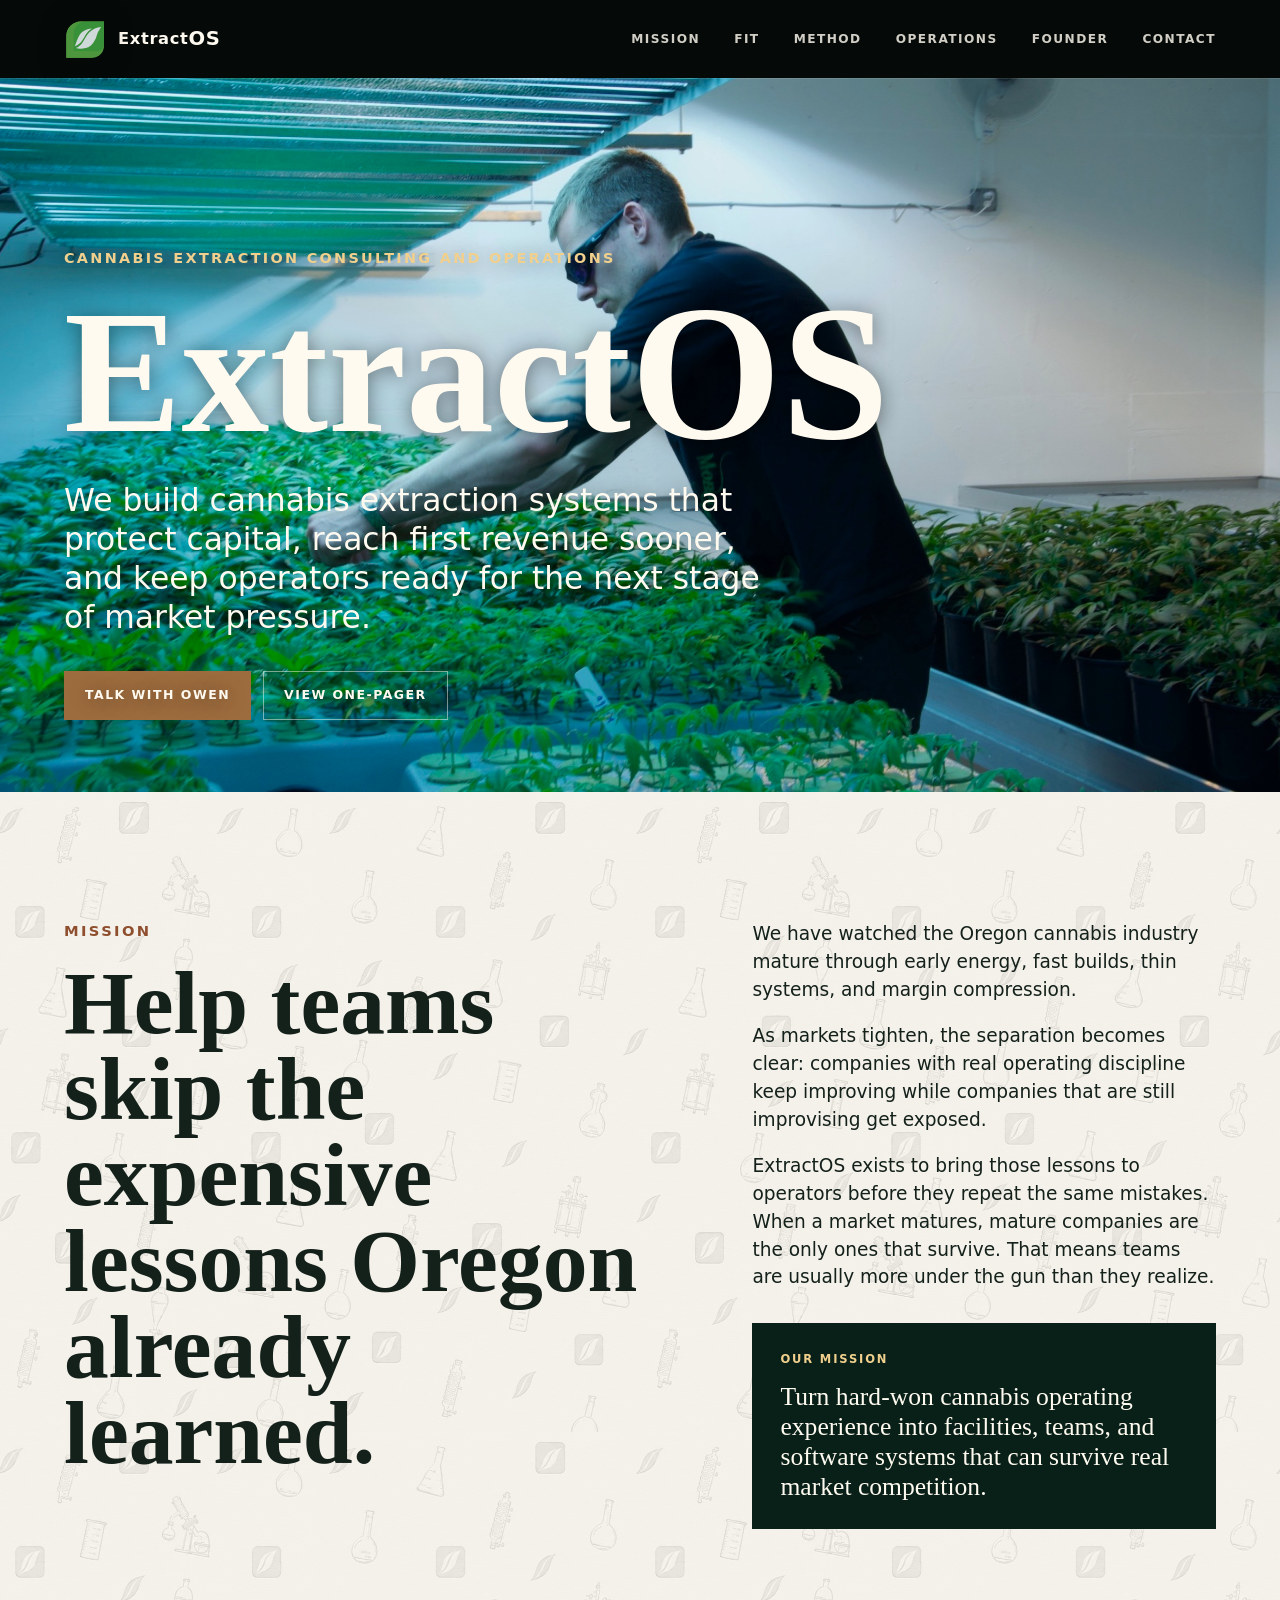
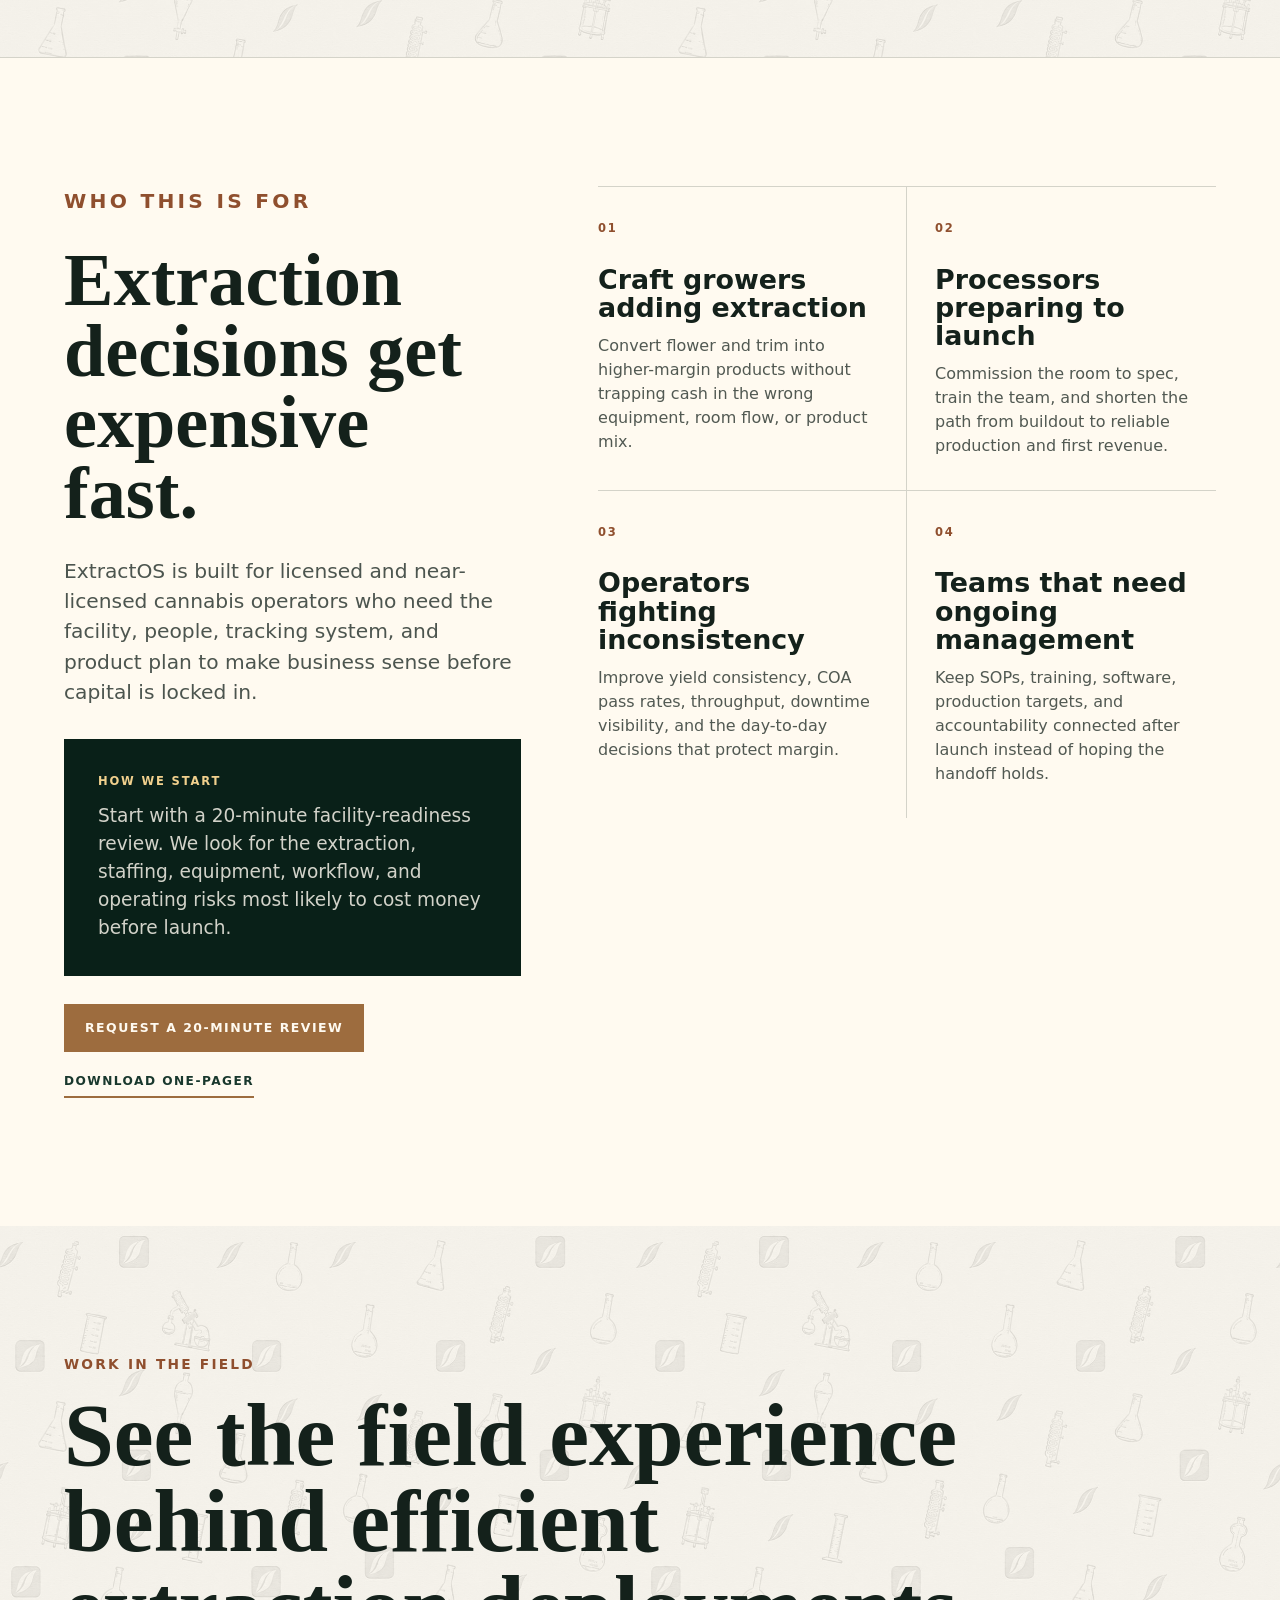
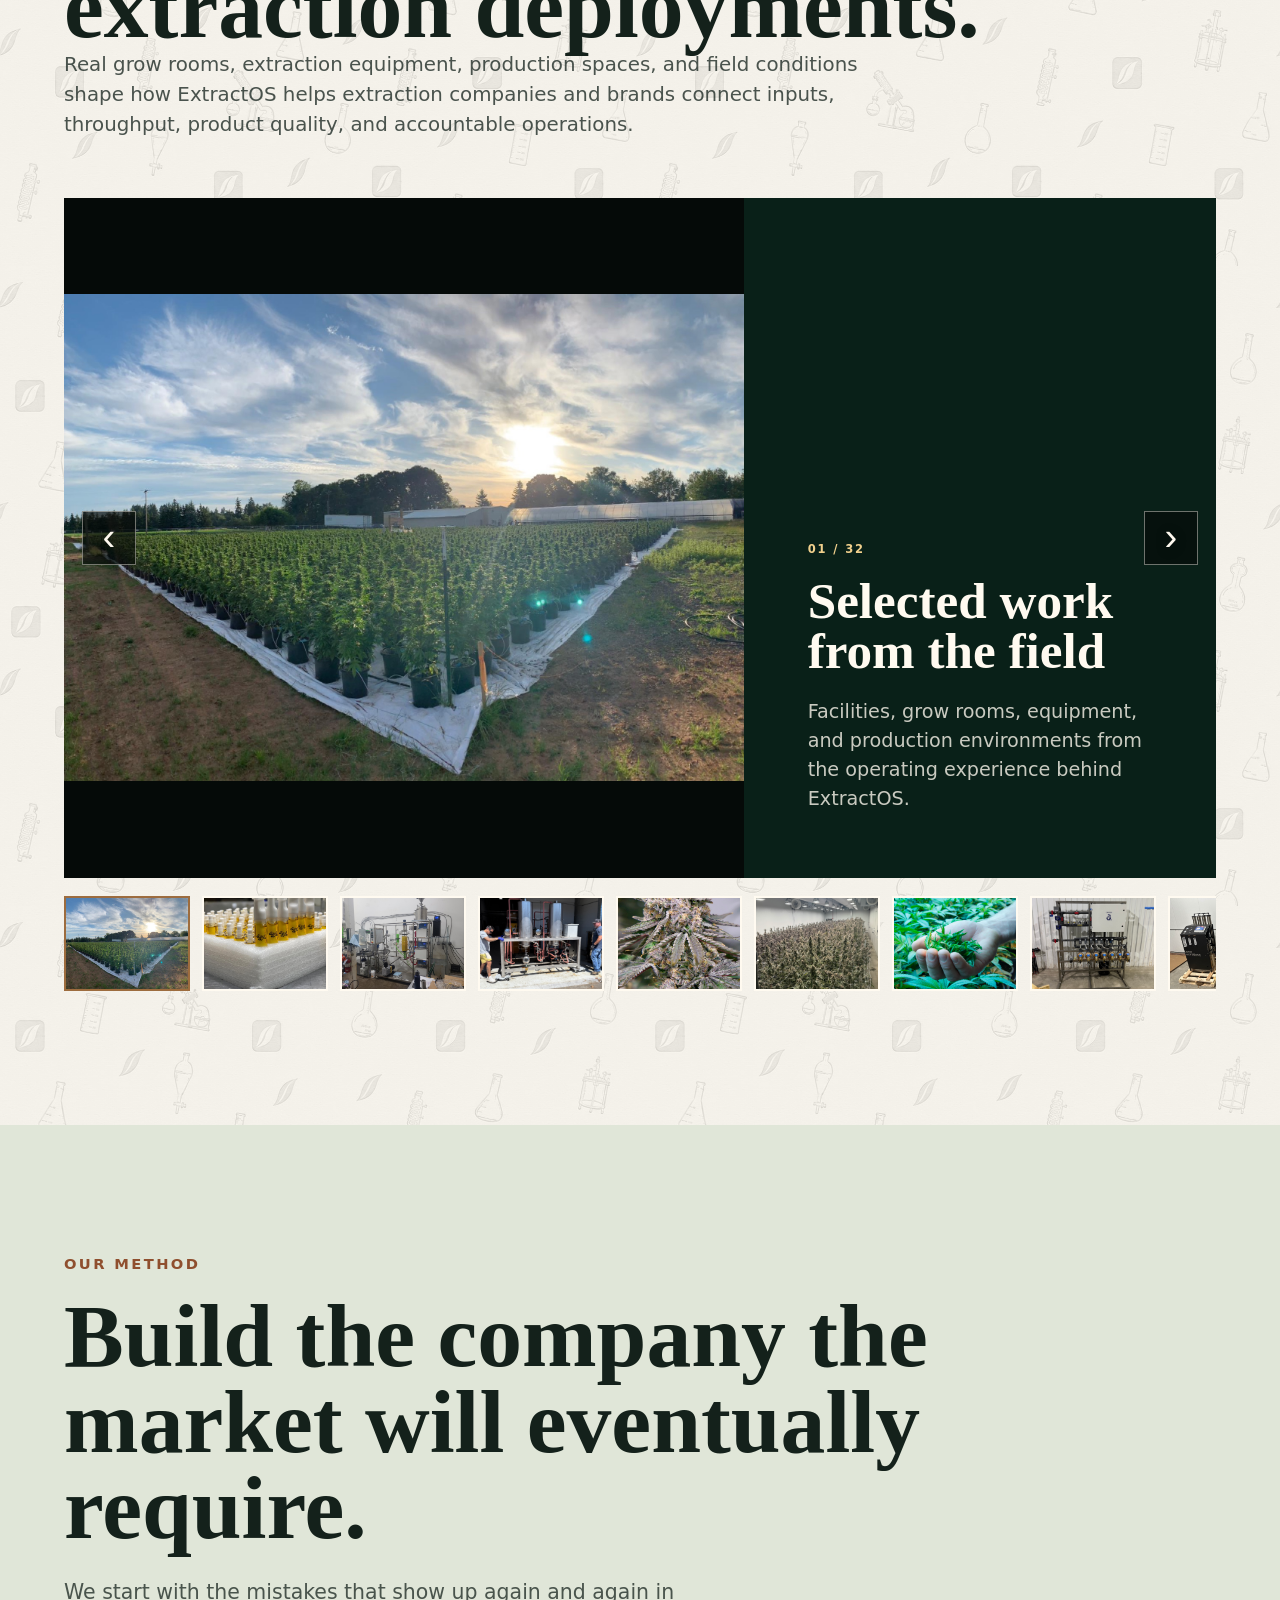
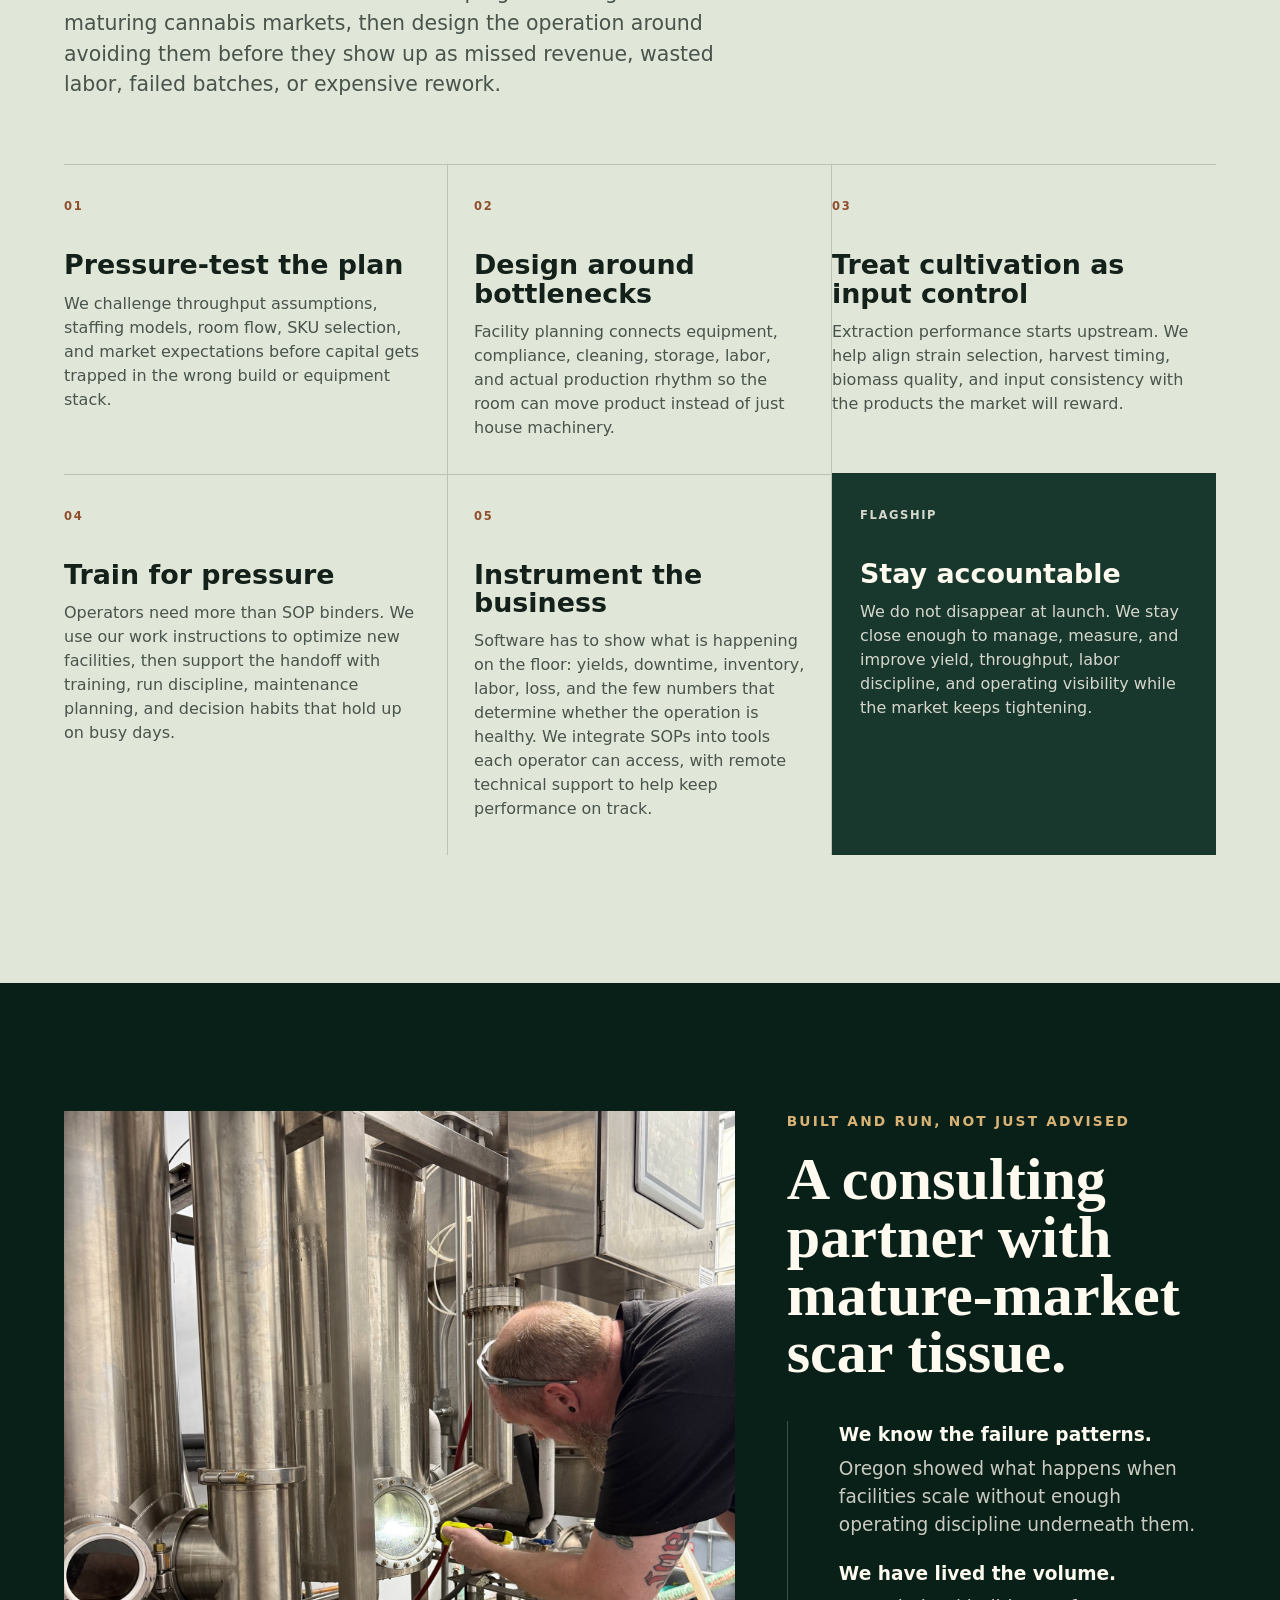
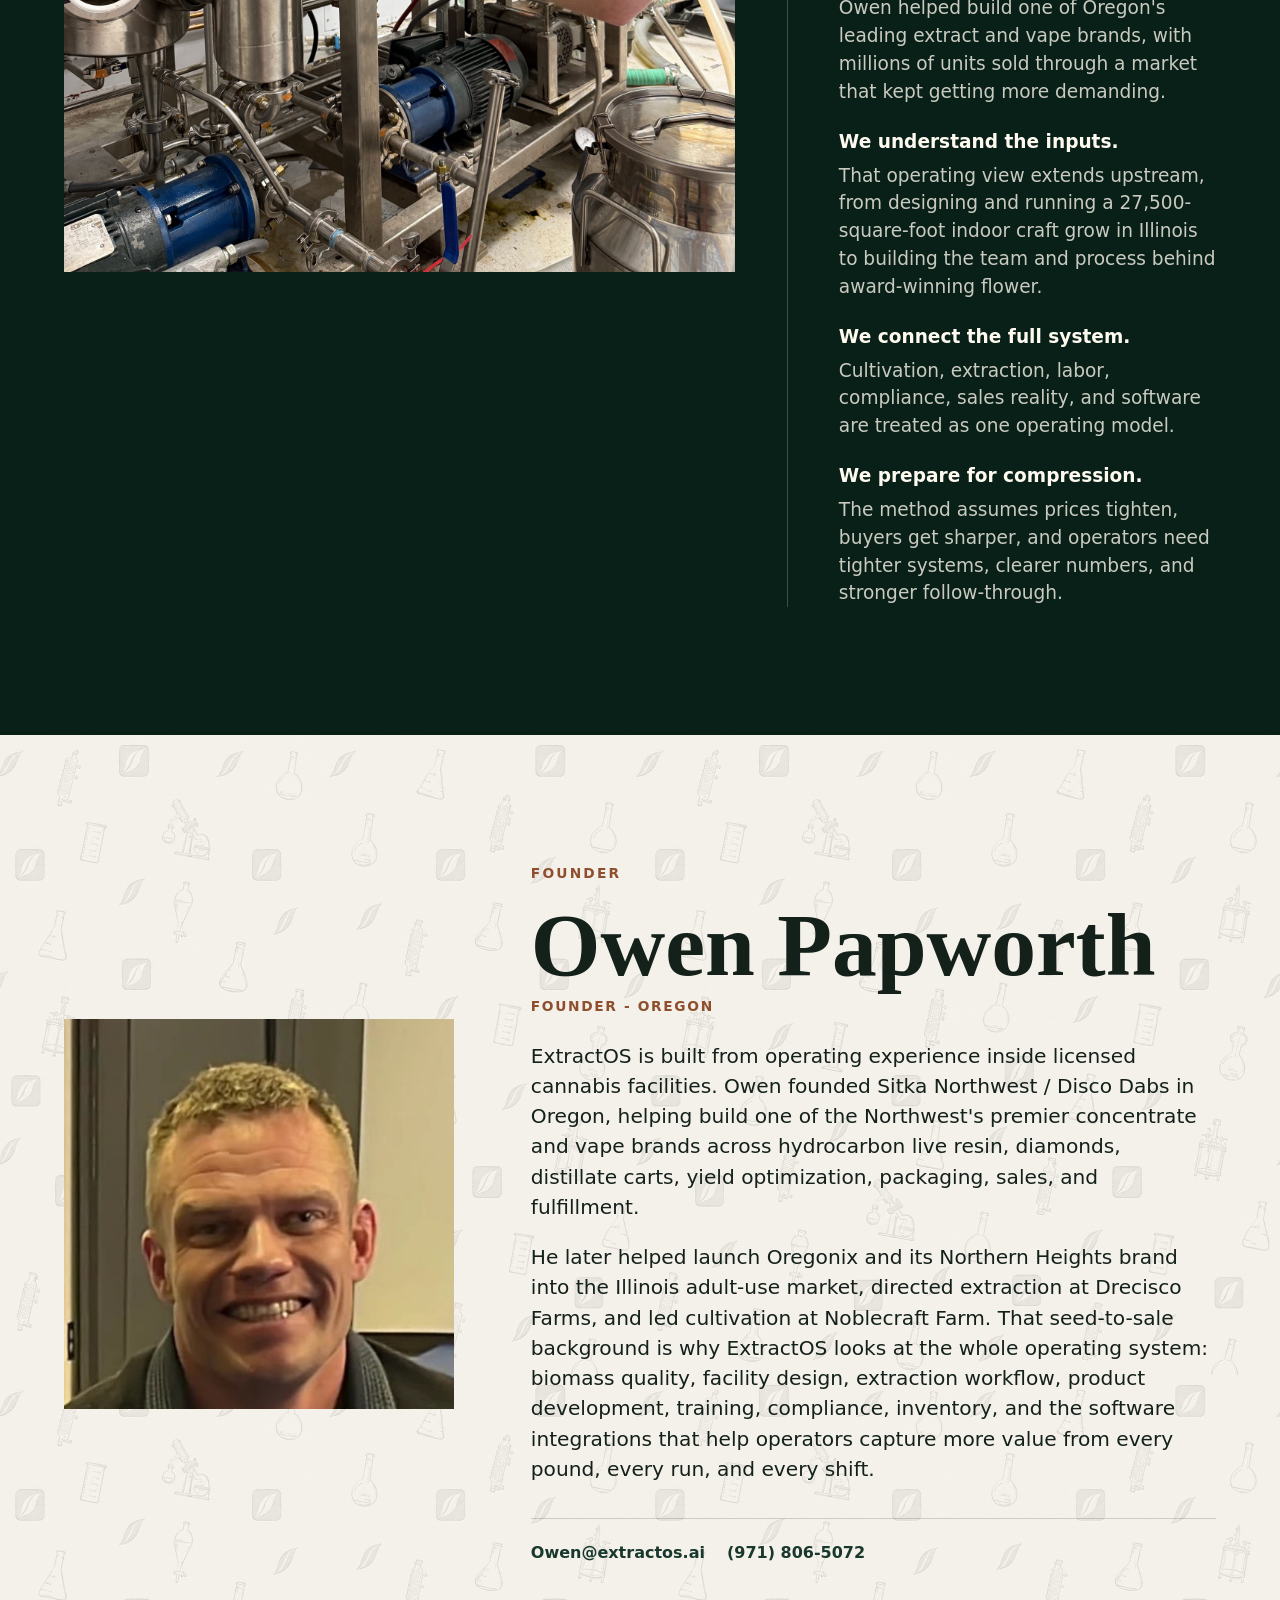
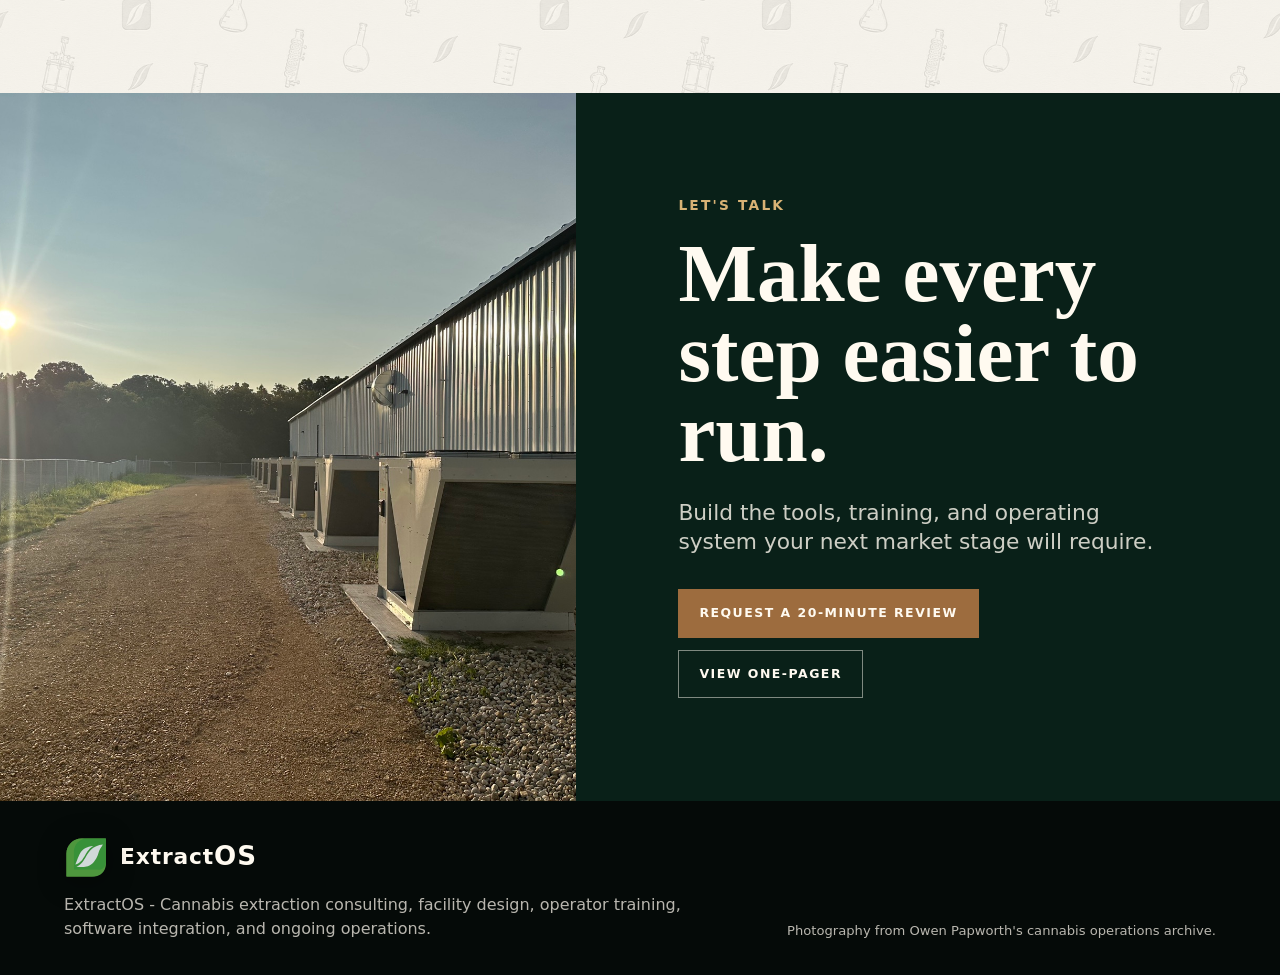
==== commit b22dd54d: "Flip first two field gallery images" ====
--- a/index.html
+++ b/index.html
@@ -163,7 +163,7 @@
               <button class="gallery-arrow gallery-prev" type="button" aria-label="Previous image" data-field-prev>&lsaquo;</button>
 
               <figure class="field-slide is-active" data-field-slide>
-                <img src="assets/work-in-field/field-01.jpg" alt="Selected ExtractOS field experience photo 01" data-field-image>
+                <img src="assets/work-in-field/field-02.jpg" alt="Selected ExtractOS field experience photo 02" data-field-image>
                 <figcaption>
                   <span data-field-count>01 / 32</span>
                   <h3>Selected work from the field</h3>
@@ -297,8 +297,8 @@
         if (!carousel) return;
 
         const fieldOrder = [
+          2,
           1,
-          2,
           3,
           23,
           ...Array.from({ length: 32 }, (_, index) => index + 1).filter((imageNumber) => ![1, 2, 3, 23].includes(imageNumber))
